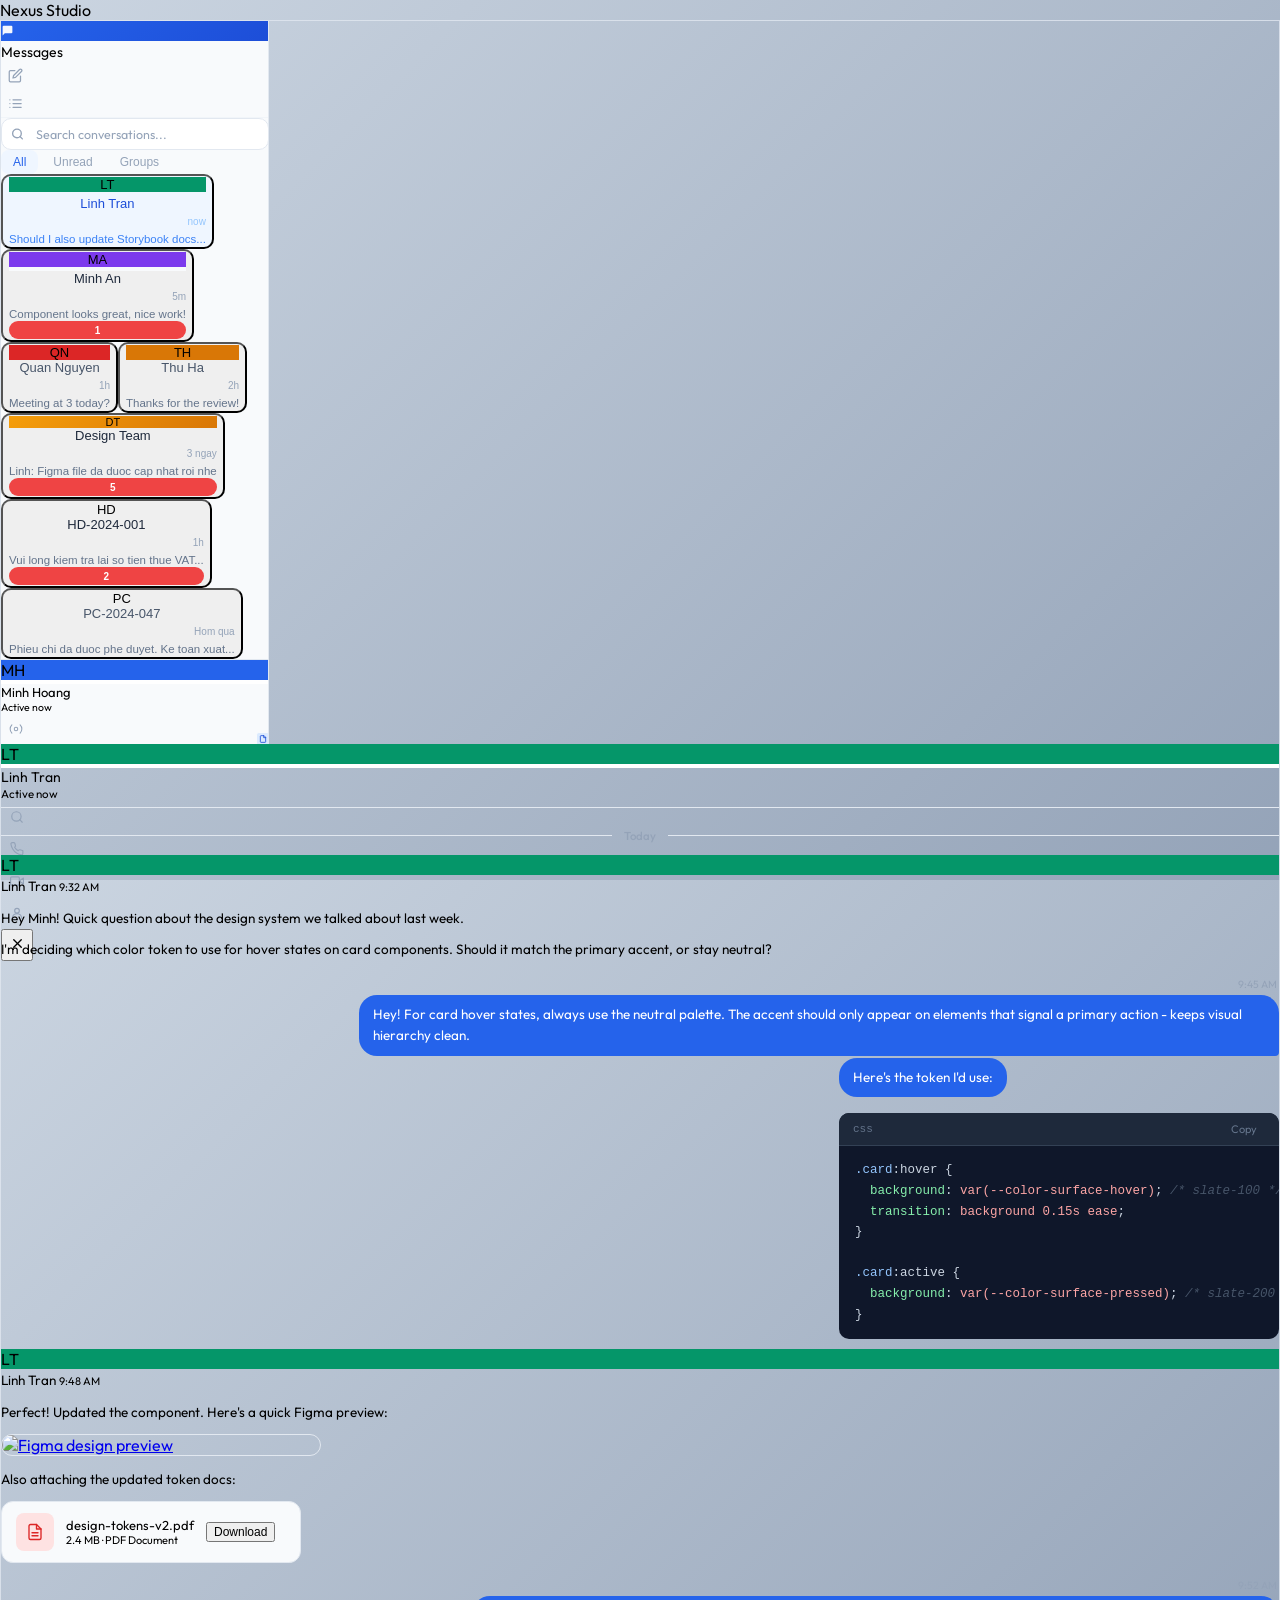
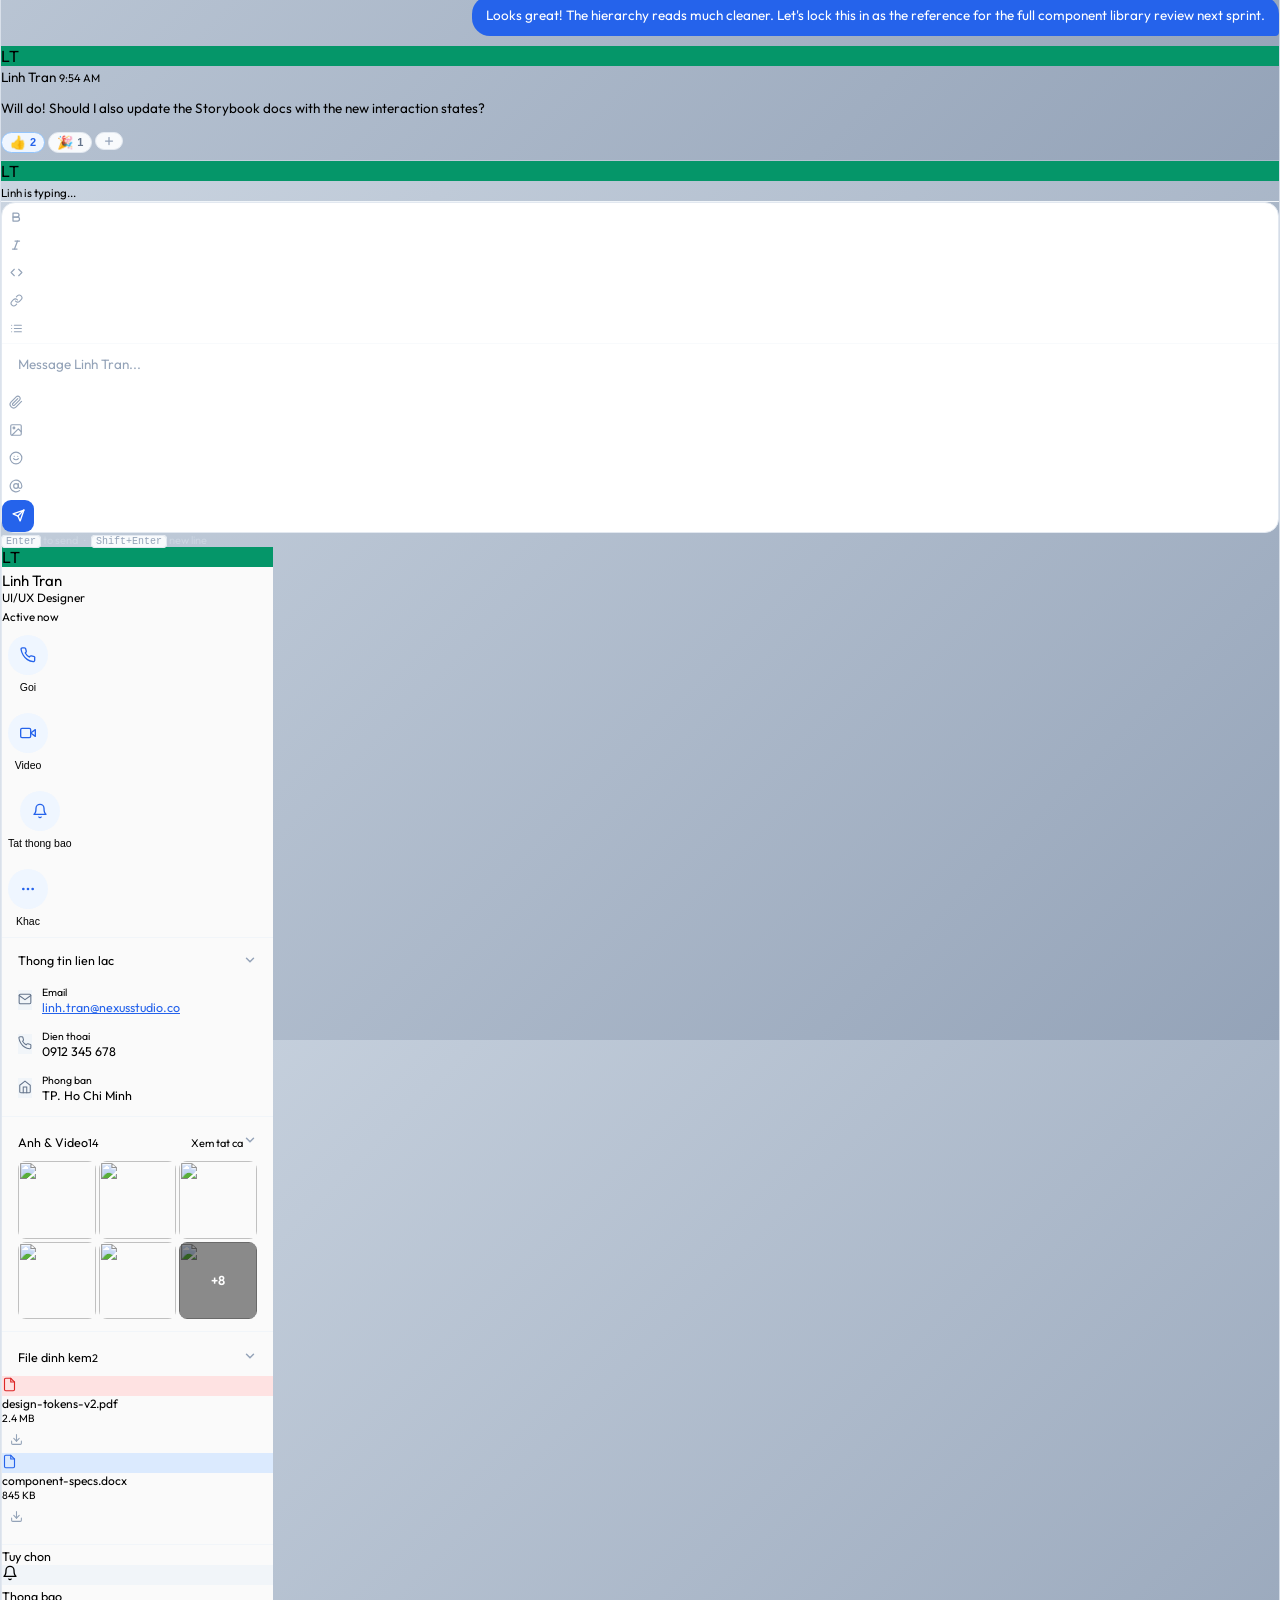
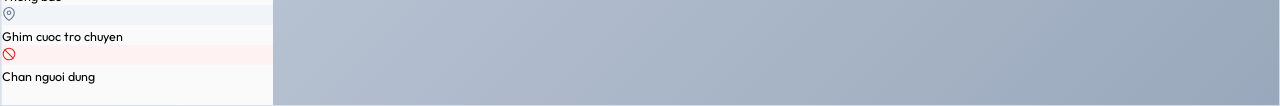
==== index.html @ 08617817 "first commit" ====
<!DOCTYPE html>
<html lang="en">
<head>
  <meta charset="UTF-8">
  <meta name="viewport" content="width=device-width, initial-scale=1.0">
  <title>Nexus Chat</title>
  <script src="https://cdn.tailwindcss.com"></script>
  <link rel="preconnect" href="https://fonts.googleapis.com">
  <link rel="preconnect" href="https://fonts.gstatic.com" crossorigin>
  <link href="https://fonts.googleapis.com/css2?family=Outfit:wght@300;400;500;600;700&display=swap" rel="stylesheet">
  <style>
    *, *::before, *::after { box-sizing: border-box; }
    html, body { font-family: 'Outfit', system-ui, -apple-system, sans-serif; margin: 0; padding: 0; }

    /* Thin scrollbar */
    .thin-scroll::-webkit-scrollbar { width: 4px; }
    .thin-scroll::-webkit-scrollbar-track { background: transparent; }
    .thin-scroll::-webkit-scrollbar-thumb { background: #CBD5E1; border-radius: 4px; }
    .thin-scroll::-webkit-scrollbar-thumb:hover { background: #94A3B8; }

    /* Typing animation */
    @keyframes bounce-dot {
      0%, 60%, 100% { transform: translateY(0); opacity: 0.4; }
      30% { transform: translateY(-5px); opacity: 1; }
    }
    .typing-dot { animation: bounce-dot 1.4s ease-in-out infinite; }
    .typing-dot:nth-child(2) { animation-delay: 0.18s; }
    .typing-dot:nth-child(3) { animation-delay: 0.36s; }

    /* Hover actions on messages */
    .message-group { position: relative; border-radius: 10px; transition: background 0.1s; }
    .message-group:hover { background: #F8FAFC; }
    .message-group:hover .msg-actions { opacity: 1; pointer-events: auto; }
    .msg-actions {
      opacity: 0; pointer-events: none;
      transition: opacity 0.15s ease;
      position: absolute; top: -18px; right: 8px;
      background: #FFFFFF; border: 1px solid #E2E8F0;
      border-radius: 8px; padding: 3px;
      box-shadow: 0 2px 10px rgba(0,0,0,0.07);
      display: flex; align-items: center; gap: 2px; z-index: 20;
    }
    .msg-action-btn {
      width: 28px; height: 28px; display: flex; align-items: center; justify-content: center;
      border-radius: 6px; color: #64748B;
      transition: background 0.1s, color 0.1s;
      cursor: pointer; border: none; background: transparent;
    }
    .msg-action-btn:hover { background: #F1F5F9; color: #0F172A; }

    /* Contenteditable placeholder */
    [contenteditable]:empty::before { content: attr(data-placeholder); color: #94A3B8; pointer-events: none; }
    [contenteditable]:focus { outline: none; }

    /* DM item */
    .dm-item { transition: background 0.1s; border-radius: 10px; }
    .dm-item:hover:not(.dm-active) { background: #F1F5F9; }
    .dm-active { background: #EFF6FF; }

    /* Unread badge */
    .badge {
      background: #EF4444; color: white;
      font-size: 10px; font-weight: 600; border-radius: 100px;
      min-width: 18px; height: 18px;
      display: flex; align-items: center; justify-content: center;
      padding: 0 5px; flex-shrink: 0;
    }

    /* Date separator */
    .date-sep {
      display: flex; align-items: center; gap: 12px;
      color: #94A3B8; font-size: 11.5px; font-weight: 500;
      margin: 20px 0 12px;
    }
    .date-sep::before, .date-sep::after { content: ''; flex: 1; height: 1px; background: #E2E8F0; }

    /* Code block */
    .code-block { background: #0F172A; border-radius: 10px; overflow: hidden; margin-top: 8px; max-width: 440px; }
    .code-block-header {
      background: #1E293B; padding: 7px 14px;
      display: flex; align-items: center; justify-content: space-between;
      border-bottom: 1px solid #334155;
    }
    .code-lang { font-size: 11px; color: #64748B; font-family: monospace; }
    .code-copy {
      font-size: 11px; color: #64748B; cursor: pointer;
      border: none; background: transparent; padding: 2px 8px;
      border-radius: 4px; transition: all 0.1s; font-family: inherit;
    }
    .code-copy:hover { background: #334155; color: #CBD5E1; }
    .code-block pre {
      padding: 14px 16px; margin: 0;
      font-family: 'JetBrains Mono', 'Fira Code', monospace;
      font-size: 12.5px; line-height: 1.65; overflow-x: auto; color: #CBD5E1;
    }
    .tok-selector { color: #93C5FD; }
    .tok-prop { color: #86EFAC; }
    .tok-val { color: #FCA5A5; }
    .tok-comment { color: #475569; font-style: italic; }

    /* Reactions */
    .reaction {
      display: inline-flex; align-items: center; gap: 4px;
      background: #F8FAFC; border: 1px solid #E2E8F0;
      border-radius: 100px; padding: 2px 8px;
      font-size: 13px; cursor: pointer;
      transition: background 0.1s, border-color 0.1s;
    }
    .reaction:hover { background: #F0F9FF; border-color: #BAE6FD; }
    .reaction.reacted { background: #EFF6FF; border-color: #93C5FD; }
    .reaction .count { font-size: 11px; color: #2563EB; font-weight: 600; }

    /* File card */
    .file-card {
      display: flex; align-items: center; gap: 12px;
      border: 1px solid #E2E8F0; border-radius: 12px;
      padding: 11px 14px; max-width: 300px;
      background: #F8FAFC; margin-top: 8px;
    }
    .file-icon { width: 38px; height: 38px; border-radius: 8px; display: flex; align-items: center; justify-content: center; flex-shrink: 0; }

    /* Image attachment */
    .img-card { margin-top: 8px; border-radius: 12px; overflow: hidden; max-width: 320px; border: 1px solid #E2E8F0; display: block; }
    .img-card img { display: block; width: 100%; }

    /* Input box */
    .input-box { border: 1.5px solid #E2E8F0; border-radius: 14px; background: white; transition: border-color 0.15s, box-shadow 0.15s; }
    .input-box:focus-within { border-color: #93C5FD; box-shadow: 0 0 0 3px rgba(147,197,253,0.15); }

    /* Toolbar btn */
    .tb-btn {
      width: 28px; height: 28px; display: flex; align-items: center; justify-content: center;
      border-radius: 6px; color: #94A3B8; transition: background 0.1s, color 0.1s;
      cursor: pointer; border: none; background: transparent;
    }
    .tb-btn:hover { background: #F1F5F9; color: #475569; }

    /* Right panel quick action button */
    .rp-action {
      display: flex; flex-direction: column; align-items: center; gap: 6px;
      flex: 1; cursor: pointer; border: none; background: transparent;
      padding: 10px 6px; border-radius: 12px;
      transition: background 0.1s;
    }
    .rp-action:hover { background: #F1F5F9; }
    .rp-action-icon {
      width: 40px; height: 40px; border-radius: 50%;
      display: flex; align-items: center; justify-content: center;
      background: #EFF6FF; color: #2563EB;
      transition: background 0.1s;
    }
    .rp-action:hover .rp-action-icon { background: #DBEAFE; }

    /* Right panel section */
    .rp-section { border-bottom: 1px solid #F1F5F9; }
    .rp-section-header {
      display: flex; align-items: center; justify-content: space-between;
      padding: 14px 16px 10px; cursor: pointer;
    }
    .rp-section-header:hover { background: #F8FAFC; }

    /* Media grid */
    .media-grid { display: grid; grid-template-columns: repeat(3,1fr); gap: 3px; padding: 0 16px 12px; }
    .media-thumb { aspect-ratio: 1; border-radius: 8px; overflow: hidden; cursor: pointer; transition: opacity 0.15s; }
    .media-thumb:hover { opacity: 0.85; }
    .media-thumb img { width: 100%; height: 100%; object-fit: cover; display: block; }

    /* Status dot */
    .status-online { background: #22C55E; }
    .status-offline { background: #CBD5E1; }
    .status-away { background: #F59E0B; }

    /* Right panel toggle */
    .right-panel { width: 272px; flex-shrink: 0; transition: width 0.25s cubic-bezier(0.16,1,0.3,1), opacity 0.2s; overflow: hidden; }
    .right-panel.collapsed { width: 0; opacity: 0; }

    /* Search input in left panel */
    .search-wrap { position: relative; }
    .search-wrap input { width: 100%; background: white; border: 1px solid #E2E8F0; border-radius: 10px; padding: 7px 12px 7px 34px; font-size: 12.5px; color: #334155; font-family: 'Outfit', system-ui, sans-serif; outline: none; transition: border-color 0.15s; }
    .search-wrap input:focus { border-color: #93C5FD; }
    .search-wrap input::placeholder { color: #94A3B8; }
    .search-wrap svg { position: absolute; left: 10px; top: 50%; transform: translateY(-50%); pointer-events: none; }

    /* Modal animation */
    @keyframes modal-in {
      from { opacity: 0; transform: scale(0.985) translateY(10px); }
      to   { opacity: 1; transform: scale(1) translateY(0); }
    }
    .modal-animate { animation: modal-in 0.25s cubic-bezier(0.16,1,0.3,1) forwards; }

    /* Info row in right panel */
    .info-row { display: flex; align-items: center; gap: 10px; padding: 7px 16px; }
    .info-row:hover { background: #F8FAFC; }

    /* Left panel filter tabs */
    .filter-tab { padding: 5px 12px; border-radius: 8px; font-size: 12px; font-weight: 500; cursor: pointer; border: none; background: transparent; color: #94A3B8; transition: background 0.1s, color 0.1s; }
    .filter-tab.active { background: #EFF6FF; color: #2563EB; }
    .filter-tab:hover:not(.active) { background: #F1F5F9; color: #475569; }

    /* ===== LEFT PANEL SLIDER ===== */
    #lp-track {
      display: flex; height: 100%;
      will-change: transform;
      transition: transform 0.32s cubic-bezier(0.16,1,0.3,1);
    }
    #lp-s1, #lp-s2, #lp-s3, #lp-s4 {
      width: 268px; min-width: 268px; flex-shrink: 0;
      display: flex; flex-direction: column;
    }
    /* Step indicator pill */
    .lp-step-pill {
      display: inline-flex; align-items: center; justify-content: center;
      background: #EFF6FF; color: #2563EB; border-radius: 100px;
      font-size: 10.5px; font-weight: 700; padding: 2px 9px; letter-spacing: 0.01em; flex-shrink: 0;
    }
    /* Contact row in Screen 2 */
    .lp-cr {
      width: 100%; display: flex; align-items: center; gap: 11px;
      padding: 7px 10px; border-radius: 10px; border: none; background: transparent;
      cursor: pointer; text-align: left; transition: background 0.1s;
    }
    .lp-cr:hover { background: #F1F5F9; }
    .lp-cr:active { background: #E2E8F0; }
    .lp-alpha {
      padding: 8px 10px 3px; font-size: 10.5px; font-weight: 700;
      letter-spacing: 0.06em; color: #94A3B8; text-transform: uppercase;
      position: sticky; top: 0; background: #F8FAFC; z-index: 1;
    }
    /* Create Group button */
    .lp-grp-btn {
      width: 100%; padding: 10px 16px; border-radius: 12px;
      background: #2563EB; color: white; border: none; cursor: pointer;
      font-family: 'Outfit', system-ui, sans-serif; font-weight: 600; font-size: 13px;
      display: flex; align-items: center; justify-content: center; gap: 8px;
      transition: background 0.15s, transform 0.1s;
    }
    .lp-grp-btn:hover { background: #1D4ED8; }
    .lp-grp-btn:active { transform: scale(0.98); }

    /* ===== S3: GROUP MEMBER SELECT ===== */
    .gm-row {
      width: 100%; display: flex; align-items: center; gap: 10px;
      padding: 7px 10px; border-radius: 10px; border: none; background: transparent;
      cursor: pointer; text-align: left; transition: background 0.1s; font-family: 'Outfit', system-ui, sans-serif;
    }
    .gm-row:hover { background: #F1F5F9; }
    .gm-row.gm-sel { background: #EFF6FF; }
    .gm-row.gm-sel:hover { background: #DBEAFE; }
    .gm-av-wrap { position: relative; flex-shrink: 0; width: 36px; height: 36px; }
    .gm-av { width: 36px; height: 36px; border-radius: 50%; display: flex; align-items: center; justify-content: center; color: white; font-size: 12px; font-weight: 700; }
    .gm-chk {
      position: absolute; inset: 0; border-radius: 50%;
      background: rgba(37,99,235,0.88);
      display: flex; align-items: center; justify-content: center;
      opacity: 0; transform: scale(0.5);
      transition: opacity 0.15s, transform 0.2s cubic-bezier(0.34,1.56,0.64,1);
      pointer-events: none;
    }
    .gm-row.gm-sel .gm-chk { opacity: 1; transform: scale(1); }
    #lp-s3-chips {
      display: flex; flex-wrap: wrap; gap: 5px;
      padding: 8px 12px; border-bottom: 1px solid #F1F5F9; flex-shrink: 0;
      max-height: 84px; overflow-y: auto;
    }
    .lp-gc {
      display: inline-flex; align-items: center; gap: 4px;
      background: #EFF6FF; border: 1px solid #BFDBFE; border-radius: 100px; padding: 2px 7px 2px 3px;
      animation: chip-pop 0.22s cubic-bezier(0.34,1.56,0.64,1) forwards;
    }
    .lp-gc-av { width: 18px; height: 18px; border-radius: 50%; display: flex; align-items: center; justify-content: center; color: white; font-size: 7px; font-weight: 700; flex-shrink: 0; }
    .lp-gc > span { font-size: 11px; font-weight: 500; color: #1D4ED8; line-height: 1; }
    .lp-gc-x { width: 14px; height: 14px; border-radius: 50%; background: #BFDBFE; border: none; cursor: pointer; display: flex; align-items: center; justify-content: center; color: #3B82F6; padding: 0; flex-shrink: 0; transition: background 0.1s; }
    .lp-gc-x:hover { background: #93C5FD; }
    .lp-gm-footer { padding: 12px 14px; border-top: 1px solid #E2E8F0; flex-shrink: 0; display: flex; align-items: center; justify-content: space-between; gap: 8px; }
    .lp-gm-count { font-size: 11.5px; font-weight: 500; color: #94A3B8; }
    .lp-gm-next {
      display: flex; align-items: center; gap: 5px;
      background: #2563EB; color: white; border: none; cursor: pointer;
      font-family: 'Outfit', system-ui, sans-serif; font-weight: 600; font-size: 12.5px;
      border-radius: 10px; padding: 8px 14px;
      transition: background 0.12s, transform 0.1s, opacity 0.18s;
      opacity: 0.38; pointer-events: none;
    }
    .lp-gm-next.lp-gm-ok { opacity: 1; pointer-events: auto; }
    .lp-gm-next:hover { background: #1D4ED8; }
    .lp-gm-next:active { transform: scale(0.97); }

    /* ===== S4: GROUP INFO ===== */
    .lp-gi-av-wrap { display: flex; flex-direction: column; align-items: center; padding: 18px 16px 12px; border-bottom: 1px solid #F1F5F9; flex-shrink: 0; }
    .lp-gi-av { width: 70px; height: 70px; border-radius: 50%; cursor: pointer; display: flex; align-items: center; justify-content: center; position: relative; transition: opacity 0.18s; }
    .lp-gi-av.lp-av-empty { background: #F1F5F9; border: 2px dashed #CBD5E1; }
    .lp-gi-av.lp-av-filled { border: none; }
    .lp-gi-av:hover { opacity: 0.82; }
    .lp-gi-av-letters { font-size: 22px; font-weight: 700; color: white; display: none; letter-spacing: -0.5px; }
    .lp-gi-av-label { font-size: 10.5px; color: #94A3B8; font-weight: 500; margin-top: 7px; }
    .lp-gi-field { padding: 0 14px 10px; flex-shrink: 0; }
    .lp-gi-field.lp-gi-first { padding-top: 14px; }
    .lp-gi-label { font-size: 10px; font-weight: 700; color: #94A3B8; text-transform: uppercase; letter-spacing: 0.06em; margin-bottom: 5px; display: block; }
    .lp-gi-input { width: 100%; padding: 9px 12px; border-radius: 11px; border: 1.5px solid #E2E8F0; background: #F8FAFC; font-size: 13.5px; font-family: 'Outfit', system-ui, sans-serif; color: #1E293B; outline: none; transition: border-color 0.15s, background 0.15s; box-sizing: border-box; }
    .lp-gi-input:focus { border-color: #93C5FD; background: white; }
    .lp-gi-input::placeholder { color: #94A3B8; }
    .lp-gi-members-bar { display: flex; align-items: center; gap: 8px; padding: 10px 14px; border-top: 1px solid #F1F5F9; flex-shrink: 0; }
    .lp-create-btn { margin: 12px 14px 16px; padding: 11px; border-radius: 12px; background: #2563EB; color: white; border: none; cursor: pointer; font-family: 'Outfit', system-ui, sans-serif; font-weight: 600; font-size: 13.5px; transition: background 0.12s, transform 0.1s; flex-shrink: 0; display: block; width: calc(100% - 28px); }
    .lp-create-btn:hover:not(:disabled) { background: #1D4ED8; }
    .lp-create-btn:active:not(:disabled) { transform: scale(0.99); }
    .lp-create-btn:disabled { background: #E2E8F0; color: #CBD5E1; cursor: not-allowed; }

    @keyframes chip-pop {
      from { opacity: 0; transform: scale(0.65); }
      to   { opacity: 1; transform: scale(1); }
    }

    /* ===== CONVERSATION TYPE ICONS ===== */
    .conv-type-dot {
      width: 14px; height: 14px; border-radius: 3px;
      display: flex; align-items: center; justify-content: center;
      flex-shrink: 0; position: absolute; bottom: -2px; right: -2px;
      border: 1.5px solid #F8FAFC;
    }
    .conv-type-dot.voucher { background: #DBEAFE; }
    .conv-type-dot.group   { background: #F0FDF4; }

    /* ===== VOUCHER STATUS BADGES ===== */
    .vs-badge {
      display: inline-flex; align-items: center; gap: 4px;
      padding: 2px 9px; border-radius: 100px;
      font-size: 10.5px; font-weight: 700; letter-spacing: 0.01em;
    }
    .vs-badge.pending  { background: #FEF3C7; color: #B45309; }
    .vs-badge.approved { background: #F0FDF4; color: #16A34A; }
    .vs-badge.rejected { background: #FEF2F2; color: #DC2626; }

    /* Voucher type tag */
    .vt-tag {
      display: inline-flex; align-items: center;
      padding: 3px 9px; border-radius: 6px;
      font-size: 10.5px; font-weight: 700; letter-spacing: 0.05em;
    }
    .vt-tag.hoadon   { background: #DBEAFE; color: #1D4ED8; }
    .vt-tag.phieuchi { background: #FEE2E2; color: #DC2626; }

    /* Voucher amount */
    .voucher-amount { font-size: 21px; font-weight: 700; color: #0F172A; letter-spacing: -0.5px; }

    /* ===== APPROVAL TIMELINE ===== */
    .apv-timeline { padding: 4px 16px 12px; }
    .apv-step { display: flex; gap: 11px; position: relative; }
    .apv-step:not(:last-child)::after {
      content: ''; position: absolute; left: 14px; top: 30px; bottom: -2px;
      width: 1.5px; background: #E2E8F0;
    }
    .apv-icon {
      width: 28px; height: 28px; border-radius: 50%;
      display: flex; align-items: center; justify-content: center;
      flex-shrink: 0; margin-top: 2px;
    }
    .apv-icon.done    { background: #F0FDF4; }
    .apv-icon.active  { background: #EFF6FF; }
    .apv-icon.waiting { background: #F8FAFC; border: 1.5px dashed #CBD5E1; }
    .apv-body { flex: 1; padding-bottom: 14px; }
    .apv-name { font-size: 12.5px; font-weight: 600; margin-bottom: 1px; }
    .apv-name.done-text { color: #1E293B; }
    .apv-name.active-text { color: #2563EB; }
    .apv-name.wait-text { color: #94A3B8; }
    .apv-role { font-size: 11px; }
    .apv-time { font-size: 10.5px; color: #94A3B8; }

    /* ===== GROUP MEMBER ROW in RP ===== */
    .rp-mbr {
      display: flex; align-items: center; gap: 10px;
      padding: 7px 16px; transition: background 0.1s; cursor: default;
    }
    .rp-mbr:hover { background: #F8FAFC; }

    /* ===== VOUCHER INFO ROW ===== */
    .v-info-row { display: flex; gap: 10px; padding: 6px 16px; }
    .v-info-label { font-size: 10.5px; color: #94A3B8; margin-bottom: 1px; }
    .v-info-value { font-size: 12.5px; font-weight: 500; color: #334155; }

    /* ===== RIGHT-SIDE (OWN) MESSAGES ===== */
    .msg-me-wrap .msg-actions { right: auto; left: 8px; }
    .msg-me-bubble {
      background: #2563EB; color: white;
      border-radius: 18px 18px 4px 18px;
      padding: 9px 14px; font-size: 13.5px;
      line-height: 1.6; word-break: break-word;
      display: inline-block; max-width: 100%;
    }

    /* ===== CONV DOT-MENU BUTTON ===== */
    .dm-ts-area {
      flex-shrink: 0; margin-left: 4px;
      position: relative; height: 20px; min-width: 30px;
      display: flex; align-items: center; justify-content: flex-end;
    }
    .dm-ts {
      font-size: 10px; white-space: nowrap;
      transition: opacity 0.12s; pointer-events: none;
    }
    .dm-menu-btn {
      position: absolute; right: -1px; top: 50%; transform: translateY(-50%);
      width: 22px; height: 22px; border-radius: 6px;
      display: flex; align-items: center; justify-content: center;
      border: none; background: transparent; cursor: pointer; color: #94A3B8;
      opacity: 0; pointer-events: none;
      transition: opacity 0.12s, background 0.1s, color 0.1s;
      flex-shrink: 0;
    }
    .dm-item:hover .dm-ts { opacity: 0; }
    .dm-item:hover .dm-menu-btn { opacity: 1; pointer-events: auto; }
    .dm-item.menu-open .dm-ts { opacity: 0; }
    .dm-item.menu-open .dm-menu-btn { opacity: 1; pointer-events: auto; background: #E8EFF8; color: #2563EB; }
    .dm-menu-btn:hover { background: #E2E8F0; color: #475569; }

    /* ===== CONV CONTEXT MENU ===== */
    .conv-menu {
      position: fixed; z-index: 9999;
      background: #FFFFFF;
      border: 1px solid #E2E8F0;
      border-radius: 10px;
      padding: 4px;
      box-shadow: 0 4px 20px rgba(15,23,42,0.08), 0 1px 4px rgba(15,23,42,0.04);
      width: 180px;
      opacity: 0; pointer-events: none;
      transform: scale(0.95) translateY(-4px);
      transform-origin: top right;
      transition: opacity 0.14s cubic-bezier(0.16,1,0.3,1), transform 0.14s cubic-bezier(0.16,1,0.3,1);
    }
    .conv-menu.open { opacity: 1; pointer-events: auto; transform: scale(1) translateY(0); }
    .conv-menu-item {
      width: 100%; display: flex; align-items: center; gap: 9px;
      padding: 7px 10px; border-radius: 7px;
      border: none; background: transparent; cursor: pointer;
      font-family: 'Outfit', system-ui, sans-serif;
      font-size: 12.5px; font-weight: 500; color: #1E293B; text-align: left;
      transition: background 0.1s;
    }
    .conv-menu-item:hover { background: #F1F5F9; }
    .conv-menu-item.danger { color: #DC2626; }
    .conv-menu-item.danger:hover { background: #FEF2F2; }
    .conv-menu-sep { height: 1px; background: #F1F5F9; margin: 3px 4px; }

    /* ===== DOC CHIP (inside voucher message bubbles) ===== */
    .doc-chip {
      display: inline-flex; align-items: center; gap: 4px;
      padding: 2px 8px 2px 6px; border-radius: 6px;
      font-size: 10.5px; font-weight: 700; letter-spacing: 0.01em;
      margin-bottom: 5px;
    }
    .doc-chip.hoadon  { background: #DBEAFE; color: #1D4ED8; }
    .doc-chip.phieuchi { background: #FEE2E2; color: #DC2626; }
  </style>
</head>
<body class="min-h-screen flex items-center justify-center" style="background: linear-gradient(135deg, #CBD5E1, #94A3B8);">

  <!-- Background hint -->
  <div class="fixed inset-0 flex items-center justify-center select-none opacity-30 pointer-events-none">
    <div class="text-white text-xl font-semibold tracking-tight">Nexus Studio</div>
  </div>

  <!-- Reopen button -->
  <button id="reopen-btn" onclick="openModal()" style="display:none;"
    class="fixed bottom-8 right-8 z-40 flex items-center gap-2 bg-blue-600 hover:bg-blue-700 text-white text-sm font-medium px-4 py-2.5 rounded-xl shadow-lg transition-colors">
    <svg width="15" height="15" viewBox="0 0 24 24" fill="none" stroke="currentColor" stroke-width="2.2" stroke-linecap="round" stroke-linejoin="round"><path d="M21 15a2 2 0 0 1-2 2H7l-4 4V5a2 2 0 0 1 2-2h14a2 2 0 0 1 2 2z"/></svg>
    Open Chat
  </button>

  <!-- Backdrop -->
  <div id="backdrop" class="fixed inset-0 z-40" style="background: rgba(15,23,42,0.4); backdrop-filter: blur(4px); -webkit-backdrop-filter: blur(4px);"></div>

  <!-- =================== MODAL =================== -->
  <div id="chat-modal" class="fixed z-50 modal-animate"
    style="inset: 16px; max-width: 1360px; max-height: 860px; margin: auto;">

    <div class="w-full h-full bg-white rounded-2xl shadow-2xl flex overflow-hidden"
      style="border: 1px solid rgba(226,232,240,0.8);">

      <!-- ============ LEFT PANEL ============ -->
      <div class="flex flex-col flex-shrink-0" style="width: 268px; border-right: 1px solid #E2E8F0; background: #F8FAFC; overflow: hidden;">
        <div id="lp-track">
        <!-- Screen 1: Conversations -->
        <div id="lp-s1">

        <!-- App Header -->
        <div class="px-4 pt-4 pb-3 flex items-center justify-between" style="border-bottom: 1px solid #F1F5F9;">
          <div class="flex items-center gap-2.5">
            <div class="w-7 h-7 rounded-lg flex items-center justify-center flex-shrink-0"
              style="background: linear-gradient(135deg, #2563EB, #1D4ED8);">
              <svg width="13" height="13" viewBox="0 0 24 24" fill="white" fill-opacity="0.95">
                <path d="M21 15a2 2 0 0 1-2 2H7l-4 4V5a2 2 0 0 1 2-2h14a2 2 0 0 1 2 2z"/>
              </svg>
            </div>
            <span class="font-semibold text-slate-900" style="font-size: 14px;">Messages</span>
          </div>
          <div class="flex items-center gap-0.5">
            <button class="tb-btn" title="New conversation" onclick="openNewConv()">
              <svg width="15" height="15" viewBox="0 0 24 24" fill="none" stroke="currentColor" stroke-width="2" stroke-linecap="round" stroke-linejoin="round">
                <path d="M11 4H4a2 2 0 0 0-2 2v14a2 2 0 0 0 2 2h14a2 2 0 0 0 2-2v-7"/><path d="M18.5 2.5a2.121 2.121 0 0 1 3 3L12 15l-4 1 1-4 9.5-9.5z"/>
              </svg>
            </button>
            <button class="tb-btn" title="Filter">
              <svg width="15" height="15" viewBox="0 0 24 24" fill="none" stroke="currentColor" stroke-width="2" stroke-linecap="round" stroke-linejoin="round">
                <line x1="8" y1="6" x2="21" y2="6"/><line x1="8" y1="12" x2="21" y2="12"/><line x1="8" y1="18" x2="21" y2="18"/>
                <line x1="3" y1="6" x2="3.01" y2="6"/><line x1="3" y1="12" x2="3.01" y2="12"/><line x1="3" y1="18" x2="3.01" y2="18"/>
              </svg>
            </button>
          </div>
        </div>

        <!-- Search -->
        <div class="px-3 pt-3 pb-2">
          <div class="search-wrap">
            <svg width="13" height="13" viewBox="0 0 24 24" fill="none" stroke="#94A3B8" stroke-width="2.5" stroke-linecap="round">
              <circle cx="11" cy="11" r="8"/><path d="m21 21-4.35-4.35"/>
            </svg>
            <input type="text" placeholder="Search conversations...">
          </div>
        </div>

        <!-- Filter tabs -->
        <div class="flex items-center gap-1 px-3 pb-2">
          <button class="filter-tab active">All</button>
          <button class="filter-tab">Unread</button>
          <button class="filter-tab">Groups</button>
        </div>

        <!-- Conversation List (rendered by JS) -->
        <div id="lp-conv-list" class="flex-1 overflow-y-auto thin-scroll px-2 pb-2 space-y-0.5"></div>

        <!-- User Profile -->
        <div class="px-3 py-3 flex items-center gap-2.5" style="border-top: 1px solid #E2E8F0;">
          <div class="relative flex-shrink-0">
            <div class="w-8 h-8 rounded-full flex items-center justify-center text-white text-xs font-semibold" style="background: #2563EB;">MH</div>
            <div class="absolute -bottom-0.5 -right-0.5 w-2.5 h-2.5 rounded-full status-online" style="border: 2px solid white;"></div>
          </div>
          <div class="flex-1 min-w-0">
            <div class="text-slate-800 font-semibold truncate" style="font-size: 13px;">Minh Hoang</div>
            <div class="text-slate-400" style="font-size: 10.5px;">Active now</div>
          </div>
          <button class="tb-btn" style="width:30px;height:30px;" title="Settings">
            <svg width="14" height="14" viewBox="0 0 24 24" fill="none" stroke="currentColor" stroke-width="1.8" stroke-linecap="round" stroke-linejoin="round">
              <circle cx="12" cy="12" r="3"/><path d="M19.07 4.93a10 10 0 0 1 0 14.14M4.93 4.93a10 10 0 0 0 0 14.14"/>
            </svg>
          </button>
        </div>

        </div><!-- /lp-s1 -->

        <!-- Screen 2: Contact Picker -->
        <div id="lp-s2" style="background: #F8FAFC;">

          <!-- S2 Header -->
          <div class="flex items-center gap-2 px-3 pt-3.5 pb-3" style="border-bottom: 1px solid #F1F5F9; flex-shrink: 0;">
            <button onclick="lpBack()" class="tb-btn flex-shrink-0" style="width:30px;height:30px;" title="Back">
              <svg width="15" height="15" viewBox="0 0 24 24" fill="none" stroke="currentColor" stroke-width="2.5" stroke-linecap="round" stroke-linejoin="round"><polyline points="15 18 9 12 15 6"/></svg>
            </button>
            <span style="font-size: 14px; font-weight: 700; color: #0F172A; flex: 1; letter-spacing: -0.01em;">New Conversation</span>
          </div>

          <!-- S2 Search -->
          <div class="px-3 pt-3 pb-2" style="flex-shrink: 0;">
            <div class="search-wrap">
              <svg width="13" height="13" viewBox="0 0 24 24" fill="none" stroke="#94A3B8" stroke-width="2.5" stroke-linecap="round">
                <circle cx="11" cy="11" r="8"/><path d="m21 21-4.35-4.35"/>
              </svg>
              <input type="text" id="lp-s2-search" placeholder="Search by name..." oninput="lpSearchContacts(this.value)" autocomplete="off">
            </div>
          </div>

          <!-- Online pill -->
          <div id="lp-online-strip" class="px-4 pb-2.5" style="flex-shrink: 0;">
            <div style="display: inline-flex; align-items: center; gap: 5px; background: #F0FDF4; border: 1px solid #BBF7D0; border-radius: 100px; padding: 3px 10px 3px 7px;">
              <span style="width: 6px; height: 6px; border-radius: 50%; background: #22C55E; flex-shrink: 0; display: inline-block;"></span>
              <span id="lp-online-count" style="font-size: 11px; font-weight: 600; color: #16A34A;"></span>
            </div>
          </div>

          <!-- S2 Contact List -->
          <div id="lp-s2-list" class="flex-1 overflow-y-auto thin-scroll px-2 pb-2"></div>

          <!-- S2 Footer -->
          <div class="px-3 py-3" style="border-top: 1px solid #E2E8F0; flex-shrink: 0;">
            <button class="lp-grp-btn" onclick="lpOpenGroup()">
              <svg width="15" height="15" viewBox="0 0 24 24" fill="none" stroke="currentColor" stroke-width="2.2" stroke-linecap="round" stroke-linejoin="round">
                <path d="M17 21v-2a4 4 0 0 0-4-4H5a4 4 0 0 0-4 4v2"/><circle cx="9" cy="7" r="4"/>
                <path d="M23 21v-2a4 4 0 0 0-3-3.87"/><path d="M16 3.13a4 4 0 0 1 0 7.75"/>
              </svg>
              Create Group
            </button>
          </div>

        </div><!-- /lp-s2 -->

        <!-- Screen 3: Add Members (Group Step 1/2) -->
        <div id="lp-s3" style="background: #F8FAFC;">

          <!-- S3 Header -->
          <div class="flex items-center gap-2 px-3 pt-3.5 pb-3" style="border-bottom: 1px solid #F1F5F9; flex-shrink: 0;">
            <button onclick="lpGroupBack()" class="tb-btn flex-shrink-0" style="width:30px;height:30px;" title="Back">
              <svg width="15" height="15" viewBox="0 0 24 24" fill="none" stroke="currentColor" stroke-width="2.5" stroke-linecap="round"><polyline points="15 18 9 12 15 6"/></svg>
            </button>
            <span style="font-size: 14px; font-weight: 700; color: #0F172A; flex: 1; letter-spacing: -0.01em;">Add Members</span>
            <span class="lp-step-pill">1/2</span>
          </div>

          <!-- S3 Chips -->
          <div id="lp-s3-chips" style="display: none;"></div>

          <!-- S3 Search -->
          <div class="px-3 pt-2.5 pb-2" style="flex-shrink: 0;">
            <div class="search-wrap">
              <svg width="13" height="13" viewBox="0 0 24 24" fill="none" stroke="#94A3B8" stroke-width="2.5" stroke-linecap="round"><circle cx="11" cy="11" r="8"/><path d="m21 21-4.35-4.35"/></svg>
              <input type="text" id="lp-s3-search" placeholder="Search members..." oninput="lpGroupSearch(this.value)" autocomplete="off">
            </div>
          </div>

          <!-- S3 Contact list -->
          <div id="lp-s3-list" class="flex-1 overflow-y-auto thin-scroll px-2 pb-2"></div>

          <!-- S3 Footer -->
          <div class="lp-gm-footer">
            <span id="lp-gm-count" class="lp-gm-count">Select members</span>
            <button id="lp-gm-next" class="lp-gm-next" onclick="lpGroupNext()">
              Next
              <svg width="13" height="13" viewBox="0 0 24 24" fill="none" stroke="currentColor" stroke-width="2.5" stroke-linecap="round"><polyline points="9 18 15 12 9 6"/></svg>
            </button>
          </div>

        </div><!-- /lp-s3 -->

        <!-- Screen 4: Group Info (Group Step 2/2) -->
        <div id="lp-s4" style="background: #F8FAFC; overflow-y: auto;" class="thin-scroll">

          <!-- S4 Header -->
          <div class="flex items-center gap-2 px-3 pt-3.5 pb-3" style="border-bottom: 1px solid #F1F5F9; flex-shrink: 0; position: sticky; top: 0; background: #F8FAFC; z-index: 1;">
            <button onclick="lpGroupInfoBack()" class="tb-btn flex-shrink-0" style="width:30px;height:30px;" title="Back">
              <svg width="15" height="15" viewBox="0 0 24 24" fill="none" stroke="currentColor" stroke-width="2.5" stroke-linecap="round"><polyline points="15 18 9 12 15 6"/></svg>
            </button>
            <span style="font-size: 14px; font-weight: 700; color: #0F172A; flex: 1; letter-spacing: -0.01em;">New Group</span>
            <span class="lp-step-pill" style="background: #F0FDF4; color: #16A34A;">2/2</span>
          </div>

          <!-- S4 Avatar -->
          <div class="lp-gi-av-wrap">
            <div id="lp-gi-av" class="lp-gi-av lp-av-empty">
              <div id="lp-av-empty-icon">
                <svg width="22" height="22" viewBox="0 0 24 24" fill="none" stroke="#94A3B8" stroke-width="1.8" stroke-linecap="round"><path d="M23 19a2 2 0 0 1-2 2H3a2 2 0 0 1-2-2V8a2 2 0 0 1 2-2h4l2-3h6l2 3h4a2 2 0 0 1 2 2z"/><circle cx="12" cy="13" r="4"/></svg>
              </div>
              <div id="lp-av-initials" class="lp-gi-av-letters"></div>
            </div>
            <span class="lp-gi-av-label">Group photo</span>
          </div>

          <!-- S4 Group Name -->
          <div class="lp-gi-field lp-gi-first">
            <label class="lp-gi-label" for="lp-gname">Group Name</label>
            <input type="text" id="lp-gname" class="lp-gi-input" placeholder="e.g. Design Team" oninput="lpUpdateGroupAvatar()" autocomplete="off">
          </div>

          <!-- S4 Description -->
          <div class="lp-gi-field">
            <label class="lp-gi-label" for="lp-gdesc">Description</label>
            <input type="text" id="lp-gdesc" class="lp-gi-input" placeholder="What is this group about? (optional)">
          </div>

          <!-- S4 Members summary -->
          <div class="lp-gi-members-bar">
            <div style="width: 28px; height: 28px; border-radius: 50%; background: #EFF6FF; display: flex; align-items: center; justify-content: center; flex-shrink: 0;">
              <svg width="13" height="13" viewBox="0 0 24 24" fill="none" stroke="#2563EB" stroke-width="2.2" stroke-linecap="round"><path d="M17 21v-2a4 4 0 0 0-4-4H5a4 4 0 0 0-4 4v2"/><circle cx="9" cy="7" r="4"/><path d="M23 21v-2a4 4 0 0 0-3-3.87"/><path d="M16 3.13a4 4 0 0 1 0 7.75"/></svg>
            </div>
            <span id="lp-gi-member-count" style="font-size: 12.5px; color: #475569; font-weight: 500;"></span>
          </div>

          <!-- S4 Create button -->
          <button id="lp-create-btn" class="lp-create-btn" disabled onclick="lpGroupCreate()">Create Group</button>

        </div><!-- /lp-s4 -->

        </div><!-- /lp-track -->
      </div><!-- /left panel -->

      <!-- ============ MAIN CHAT ============ -->
      <div class="flex-1 flex flex-col min-w-0 bg-white">

        <!-- Chat Header -->
        <div class="flex-shrink-0 px-5 flex items-center justify-between" style="height: 64px; border-bottom: 1px solid #E2E8F0;">
          <div class="flex items-center gap-3">
            <div class="relative" id="ch-av-wrap">
              <div id="ch-avatar" class="w-9 h-9 rounded-full flex items-center justify-center text-white text-sm font-semibold"
                style="background: #059669;">LT</div>
              <div id="ch-status-dot" class="absolute -bottom-0.5 -right-0.5 w-2.5 h-2.5 rounded-full status-online" style="border: 2px solid white;"></div>
            </div>
            <div>
              <div id="ch-name" class="text-slate-900 font-semibold" style="font-size: 14px;">Linh Tran</div>
              <div id="ch-sub" class="flex items-center gap-1.5 text-slate-400" style="font-size: 11.5px;">
                <span class="w-1.5 h-1.5 rounded-full bg-green-400 inline-block"></span>
                Active now
              </div>
            </div>
          </div>

          <div class="flex items-center gap-0.5">
            <button class="tb-btn" style="width:32px;height:32px;" title="Search">
              <svg width="14" height="14" viewBox="0 0 24 24" fill="none" stroke="currentColor" stroke-width="2" stroke-linecap="round"><circle cx="11" cy="11" r="8"/><path d="m21 21-4.35-4.35"/></svg>
            </button>
            <button class="tb-btn" style="width:32px;height:32px;" title="Voice call">
              <svg width="14" height="14" viewBox="0 0 24 24" fill="none" stroke="currentColor" stroke-width="2" stroke-linecap="round" stroke-linejoin="round"><path d="M22 16.92v3a2 2 0 0 1-2.18 2 19.79 19.79 0 0 1-8.63-3.07A19.5 19.5 0 0 1 4.69 12 19.79 19.79 0 0 1 1.61 3.39 2 2 0 0 1 3.6 1.21h3a2 2 0 0 1 2 1.72 12.84 12.84 0 0 0 .7 2.81 2 2 0 0 1-.45 2.11L7.91 9a16 16 0 0 0 6 6l1.15-1.15a2 2 0 0 1 2.11-.45 12.84 12.84 0 0 0 2.81.7A2 2 0 0 1 22 16.92z"/></svg>
            </button>
            <button class="tb-btn" style="width:32px;height:32px;" title="Video call">
              <svg width="14" height="14" viewBox="0 0 24 24" fill="none" stroke="currentColor" stroke-width="2" stroke-linecap="round" stroke-linejoin="round"><polygon points="23 7 16 12 23 17 23 7"/><rect x="1" y="5" width="15" height="14" rx="2"/></svg>
            </button>
            <!-- Toggle right panel -->
            <button id="toggle-rp-btn" onclick="toggleRightPanel()" style="width:32px;height:32px;" title="Contact info" class="tb-btn" style="color: #2563EB;">
              <svg width="14" height="14" viewBox="0 0 24 24" fill="none" stroke="currentColor" stroke-width="2" stroke-linecap="round" stroke-linejoin="round">
                <circle cx="12" cy="8" r="4"/><path d="M20 21a8 8 0 1 0-16 0"/>
              </svg>
            </button>
            <div class="w-px h-5 bg-slate-200 mx-1.5"></div>
            <button onclick="closeModal()" title="Close"
              class="flex items-center justify-center rounded-lg text-slate-400 hover:text-slate-700 hover:bg-slate-100 transition-colors"
              style="width:32px;height:32px;">
              <svg width="15" height="15" viewBox="0 0 24 24" fill="none" stroke="currentColor" stroke-width="2.2" stroke-linecap="round">
                <line x1="18" y1="6" x2="6" y2="18"/><line x1="6" y1="6" x2="18" y2="18"/>
              </svg>
            </button>
          </div>
        </div>

        <!-- Messages -->
        <div id="messages" class="flex-1 overflow-y-auto thin-scroll px-5 py-4" style="scroll-behavior: smooth;">

          <div class="date-sep">Today</div>

          <!-- MSG 1: Linh (start) -->
          <div class="message-group px-2 py-2 -mx-2" style="margin-bottom: 2px;">
            <div class="msg-actions">
              <button class="msg-action-btn"><svg width="13" height="13" viewBox="0 0 24 24" fill="none" stroke="currentColor" stroke-width="2" stroke-linecap="round" stroke-linejoin="round"><circle cx="12" cy="12" r="10"/><path d="M8 13s1.5 2 4 2 4-2 4-2"/><line x1="9" y1="9" x2="9.01" y2="9"/><line x1="15" y1="9" x2="15.01" y2="9"/></svg></button>
              <button class="msg-action-btn"><svg width="13" height="13" viewBox="0 0 24 24" fill="none" stroke="currentColor" stroke-width="2" stroke-linecap="round" stroke-linejoin="round"><polyline points="9 17 4 12 9 7"/><path d="M20 18v-2a4 4 0 0 0-4-4H4"/></svg></button>
              <button class="msg-action-btn"><svg width="13" height="13" viewBox="0 0 24 24" fill="none" stroke="currentColor" stroke-width="2" stroke-linecap="round" stroke-linejoin="round"><circle cx="12" cy="12" r="1"/><circle cx="19" cy="12" r="1"/><circle cx="5" cy="12" r="1"/></svg></button>
            </div>
            <div class="flex gap-3">
              <div class="w-9 h-9 rounded-full flex items-center justify-center text-white text-xs font-semibold flex-shrink-0 mt-0.5" style="background: #059669;">LT</div>
              <div class="flex-1 min-w-0">
                <div class="flex items-baseline gap-2 mb-1">
                  <span class="font-semibold text-slate-900" style="font-size: 13.5px;">Linh Tran</span>
                  <span class="text-slate-400" style="font-size: 11px;">9:32 AM</span>
                </div>
                <p class="text-slate-700 leading-relaxed" style="font-size: 13.5px;">Hey Minh! Quick question about the design system we talked about last week.</p>
              </div>
            </div>
          </div>

          <!-- MSG 2: Linh (consecutive) -->
          <div class="message-group px-2 py-1 -mx-2" style="margin-bottom: 6px;">
            <div class="msg-actions">
              <button class="msg-action-btn"><svg width="13" height="13" viewBox="0 0 24 24" fill="none" stroke="currentColor" stroke-width="2" stroke-linecap="round" stroke-linejoin="round"><circle cx="12" cy="12" r="10"/><path d="M8 13s1.5 2 4 2 4-2 4-2"/><line x1="9" y1="9" x2="9.01" y2="9"/><line x1="15" y1="9" x2="15.01" y2="9"/></svg></button>
              <button class="msg-action-btn"><svg width="13" height="13" viewBox="0 0 24 24" fill="none" stroke="currentColor" stroke-width="2" stroke-linecap="round" stroke-linejoin="round"><polyline points="9 17 4 12 9 7"/><path d="M20 18v-2a4 4 0 0 0-4-4H4"/></svg></button>
              <button class="msg-action-btn"><svg width="13" height="13" viewBox="0 0 24 24" fill="none" stroke="currentColor" stroke-width="2" stroke-linecap="round" stroke-linejoin="round"><circle cx="12" cy="12" r="1"/><circle cx="19" cy="12" r="1"/><circle cx="5" cy="12" r="1"/></svg></button>
            </div>
            <div class="flex gap-3">
              <div class="w-9 flex-shrink-0"></div>
              <p class="text-slate-700 leading-relaxed flex-1" style="font-size: 13.5px;">I'm deciding which color token to use for hover states on card components. Should it match the primary accent, or stay neutral?</p>
            </div>
          </div>

          <!-- MSG 3: Minh (me) - right bubble -->
          <div class="message-group msg-me-wrap px-2 py-2 -mx-2" style="margin-bottom: 2px; margin-top: 10px;">
            <div class="msg-actions">
              <button class="msg-action-btn"><svg width="13" height="13" viewBox="0 0 24 24" fill="none" stroke="currentColor" stroke-width="2" stroke-linecap="round" stroke-linejoin="round"><circle cx="12" cy="12" r="10"/><path d="M8 13s1.5 2 4 2 4-2 4-2"/><line x1="9" y1="9" x2="9.01" y2="9"/><line x1="15" y1="9" x2="15.01" y2="9"/></svg></button>
              <button class="msg-action-btn"><svg width="13" height="13" viewBox="0 0 24 24" fill="none" stroke="currentColor" stroke-width="2" stroke-linecap="round" stroke-linejoin="round"><polyline points="9 17 4 12 9 7"/><path d="M20 18v-2a4 4 0 0 0-4-4H4"/></svg></button>
              <button class="msg-action-btn"><svg width="13" height="13" viewBox="0 0 24 24" fill="none" stroke="currentColor" stroke-width="2" stroke-linecap="round" stroke-linejoin="round"><circle cx="12" cy="12" r="1"/><circle cx="19" cy="12" r="1"/><circle cx="5" cy="12" r="1"/></svg></button>
            </div>
            <div style="display:flex;justify-content:flex-end;">
              <div style="max-width:72%;">
                <div style="text-align:right;margin-bottom:3px;padding-right:2px;"><span style="font-size:10.5px;color:#94A3B8;">9:45 AM</span></div>
                <div class="msg-me-bubble">Hey! For card hover states, always use the neutral palette. The accent should only appear on elements that signal a primary action - keeps visual hierarchy clean.</div>
              </div>
            </div>
          </div>

          <!-- MSG 4: Minh (consecutive + code) - right aligned -->
          <div class="message-group msg-me-wrap px-2 py-1.5 -mx-2" style="margin-bottom: 6px;">
            <div class="msg-actions">
              <button class="msg-action-btn"><svg width="13" height="13" viewBox="0 0 24 24" fill="none" stroke="currentColor" stroke-width="2" stroke-linecap="round" stroke-linejoin="round"><circle cx="12" cy="12" r="10"/><path d="M8 13s1.5 2 4 2 4-2 4-2"/><line x1="9" y1="9" x2="9.01" y2="9"/><line x1="15" y1="9" x2="15.01" y2="9"/></svg></button>
              <button class="msg-action-btn"><svg width="13" height="13" viewBox="0 0 24 24" fill="none" stroke="currentColor" stroke-width="2" stroke-linecap="round" stroke-linejoin="round"><polyline points="9 17 4 12 9 7"/><path d="M20 18v-2a4 4 0 0 0-4-4H4"/></svg></button>
              <button class="msg-action-btn"><svg width="13" height="13" viewBox="0 0 24 24" fill="none" stroke="currentColor" stroke-width="2" stroke-linecap="round" stroke-linejoin="round"><circle cx="12" cy="12" r="1"/><circle cx="19" cy="12" r="1"/><circle cx="5" cy="12" r="1"/></svg></button>
            </div>
            <div style="display:flex;justify-content:flex-end;">
              <div style="max-width:80%;">
                <div class="msg-me-bubble" style="margin-bottom:8px;border-radius:18px;">Here's the token I'd use:</div>
                <div class="code-block">
                  <div class="code-block-header">
                    <span class="code-lang">css</span>
                    <button class="code-copy" onclick="copyCode(this)">Copy</button>
                  </div>
                  <pre><code><span class="tok-selector">.card</span>:hover {
  <span class="tok-prop">background</span>: <span class="tok-val">var(--color-surface-hover)</span>; <span class="tok-comment">/* slate-100 */</span>
  <span class="tok-prop">transition</span>: <span class="tok-val">background 0.15s ease</span>;
}

<span class="tok-selector">.card</span>:active {
  <span class="tok-prop">background</span>: <span class="tok-val">var(--color-surface-pressed)</span>; <span class="tok-comment">/* slate-200 */</span>
}</code></pre>
                </div>
              </div>
            </div>
          </div>

          <!-- MSG 5: Linh + image -->
          <div class="message-group px-2 py-2 -mx-2" style="margin-bottom: 2px; margin-top: 10px;">
            <div class="msg-actions">
              <button class="msg-action-btn"><svg width="13" height="13" viewBox="0 0 24 24" fill="none" stroke="currentColor" stroke-width="2" stroke-linecap="round" stroke-linejoin="round"><circle cx="12" cy="12" r="10"/><path d="M8 13s1.5 2 4 2 4-2 4-2"/><line x1="9" y1="9" x2="9.01" y2="9"/><line x1="15" y1="9" x2="15.01" y2="9"/></svg></button>
              <button class="msg-action-btn"><svg width="13" height="13" viewBox="0 0 24 24" fill="none" stroke="currentColor" stroke-width="2" stroke-linecap="round" stroke-linejoin="round"><polyline points="9 17 4 12 9 7"/><path d="M20 18v-2a4 4 0 0 0-4-4H4"/></svg></button>
              <button class="msg-action-btn"><svg width="13" height="13" viewBox="0 0 24 24" fill="none" stroke="currentColor" stroke-width="2" stroke-linecap="round" stroke-linejoin="round"><circle cx="12" cy="12" r="1"/><circle cx="19" cy="12" r="1"/><circle cx="5" cy="12" r="1"/></svg></button>
            </div>
            <div class="flex gap-3">
              <div class="w-9 h-9 rounded-full flex items-center justify-center text-white text-xs font-semibold flex-shrink-0 mt-0.5" style="background: #059669;">LT</div>
              <div class="flex-1 min-w-0">
                <div class="flex items-baseline gap-2 mb-1">
                  <span class="font-semibold text-slate-900" style="font-size: 13.5px;">Linh Tran</span>
                  <span class="text-slate-400" style="font-size: 11px;">9:48 AM</span>
                </div>
                <p class="text-slate-700 leading-relaxed" style="font-size: 13.5px;">Perfect! Updated the component. Here's a quick Figma preview:</p>
                <a class="img-card" href="#" onclick="return false;">
                  <img src="https://picsum.photos/seed/design-system-figma/680/380" alt="Figma design preview" loading="lazy">
                </a>
              </div>
            </div>
          </div>

          <!-- MSG 6: Linh + file -->
          <div class="message-group px-2 py-1.5 -mx-2" style="margin-bottom: 6px;">
            <div class="msg-actions">
              <button class="msg-action-btn"><svg width="13" height="13" viewBox="0 0 24 24" fill="none" stroke="currentColor" stroke-width="2" stroke-linecap="round" stroke-linejoin="round"><circle cx="12" cy="12" r="10"/><path d="M8 13s1.5 2 4 2 4-2 4-2"/><line x1="9" y1="9" x2="9.01" y2="9"/><line x1="15" y1="9" x2="15.01" y2="9"/></svg></button>
              <button class="msg-action-btn"><svg width="13" height="13" viewBox="0 0 24 24" fill="none" stroke="currentColor" stroke-width="2" stroke-linecap="round" stroke-linejoin="round"><polyline points="9 17 4 12 9 7"/><path d="M20 18v-2a4 4 0 0 0-4-4H4"/></svg></button>
              <button class="msg-action-btn"><svg width="13" height="13" viewBox="0 0 24 24" fill="none" stroke="currentColor" stroke-width="2" stroke-linecap="round" stroke-linejoin="round"><circle cx="12" cy="12" r="1"/><circle cx="19" cy="12" r="1"/><circle cx="5" cy="12" r="1"/></svg></button>
            </div>
            <div class="flex gap-3">
              <div class="w-9 flex-shrink-0"></div>
              <div class="flex-1 min-w-0">
                <p class="text-slate-700 leading-relaxed" style="font-size: 13.5px;">Also attaching the updated token docs:</p>
                <div class="file-card">
                  <div class="file-icon" style="background: #FEE2E2;">
                    <svg width="18" height="18" viewBox="0 0 24 24" fill="none" stroke="#DC2626" stroke-width="1.8" stroke-linecap="round" stroke-linejoin="round">
                      <path d="M14 2H6a2 2 0 0 0-2 2v16a2 2 0 0 0 2 2h12a2 2 0 0 0 2-2V8z"/><polyline points="14 2 14 8 20 8"/>
                      <line x1="16" y1="13" x2="8" y2="13"/><line x1="16" y1="17" x2="8" y2="17"/>
                    </svg>
                  </div>
                  <div class="flex-1 min-w-0">
                    <div class="text-slate-800 font-medium truncate" style="font-size: 13px;">design-tokens-v2.pdf</div>
                    <div class="text-slate-400" style="font-size: 11px;">2.4 MB · PDF Document</div>
                  </div>
                  <button class="text-blue-600 hover:text-blue-700 font-medium flex-shrink-0 transition-colors" style="font-size: 12px;">Download</button>
                </div>
              </div>
            </div>
          </div>

          <!-- MSG 7: Minh - right bubble -->
          <div class="message-group msg-me-wrap px-2 py-2 -mx-2" style="margin-bottom: 2px; margin-top: 10px;">
            <div class="msg-actions">
              <button class="msg-action-btn"><svg width="13" height="13" viewBox="0 0 24 24" fill="none" stroke="currentColor" stroke-width="2" stroke-linecap="round" stroke-linejoin="round"><circle cx="12" cy="12" r="10"/><path d="M8 13s1.5 2 4 2 4-2 4-2"/><line x1="9" y1="9" x2="9.01" y2="9"/><line x1="15" y1="9" x2="15.01" y2="9"/></svg></button>
              <button class="msg-action-btn"><svg width="13" height="13" viewBox="0 0 24 24" fill="none" stroke="currentColor" stroke-width="2" stroke-linecap="round" stroke-linejoin="round"><polyline points="9 17 4 12 9 7"/><path d="M20 18v-2a4 4 0 0 0-4-4H4"/></svg></button>
              <button class="msg-action-btn"><svg width="13" height="13" viewBox="0 0 24 24" fill="none" stroke="currentColor" stroke-width="2" stroke-linecap="round" stroke-linejoin="round"><circle cx="12" cy="12" r="1"/><circle cx="19" cy="12" r="1"/><circle cx="5" cy="12" r="1"/></svg></button>
            </div>
            <div style="display:flex;justify-content:flex-end;">
              <div style="max-width:72%;">
                <div style="text-align:right;margin-bottom:3px;padding-right:2px;"><span style="font-size:10.5px;color:#94A3B8;">9:52 AM</span></div>
                <div class="msg-me-bubble">Looks great! The hierarchy reads much cleaner. Let's lock this in as the reference for the full component library review next sprint.</div>
              </div>
            </div>
          </div>

          <!-- MSG 8: Linh + reactions -->
          <div class="message-group px-2 py-2 -mx-2" style="margin-bottom: 6px; margin-top: 10px;">
            <div class="msg-actions">
              <button class="msg-action-btn"><svg width="13" height="13" viewBox="0 0 24 24" fill="none" stroke="currentColor" stroke-width="2" stroke-linecap="round" stroke-linejoin="round"><circle cx="12" cy="12" r="10"/><path d="M8 13s1.5 2 4 2 4-2 4-2"/><line x1="9" y1="9" x2="9.01" y2="9"/><line x1="15" y1="9" x2="15.01" y2="9"/></svg></button>
              <button class="msg-action-btn"><svg width="13" height="13" viewBox="0 0 24 24" fill="none" stroke="currentColor" stroke-width="2" stroke-linecap="round" stroke-linejoin="round"><polyline points="9 17 4 12 9 7"/><path d="M20 18v-2a4 4 0 0 0-4-4H4"/></svg></button>
              <button class="msg-action-btn"><svg width="13" height="13" viewBox="0 0 24 24" fill="none" stroke="currentColor" stroke-width="2" stroke-linecap="round" stroke-linejoin="round"><circle cx="12" cy="12" r="1"/><circle cx="19" cy="12" r="1"/><circle cx="5" cy="12" r="1"/></svg></button>
            </div>
            <div class="flex gap-3">
              <div class="w-9 h-9 rounded-full flex items-center justify-center text-white text-xs font-semibold flex-shrink-0 mt-0.5" style="background: #059669;">LT</div>
              <div class="flex-1 min-w-0">
                <div class="flex items-baseline gap-2 mb-1">
                  <span class="font-semibold text-slate-900" style="font-size: 13.5px;">Linh Tran</span>
                  <span class="text-slate-400" style="font-size: 11px;">9:54 AM</span>
                </div>
                <p class="text-slate-700 leading-relaxed" style="font-size: 13.5px;">Will do! Should I also update the Storybook docs with the new interaction states?</p>
                <div class="flex items-center gap-1.5 mt-2">
                  <button class="reaction reacted" onclick="toggleReaction(this)">
                    <span>👍</span><span class="count">2</span>
                  </button>
                  <button class="reaction" onclick="toggleReaction(this)">
                    <span>🎉</span><span class="count" style="color:#64748B;">1</span>
                  </button>
                  <button class="reaction" onclick="addReaction(this)" style="padding:2px 7px;">
                    <svg width="12" height="12" viewBox="0 0 24 24" fill="none" stroke="#94A3B8" stroke-width="2.5" stroke-linecap="round"><line x1="12" y1="5" x2="12" y2="19"/><line x1="5" y1="12" x2="19" y2="12"/></svg>
                  </button>
                </div>
              </div>
            </div>
          </div>

          <!-- Typing indicator -->
          <div id="typing-indicator" class="flex items-center gap-3 px-2 py-2 -mx-2" style="margin-top: 8px;">
            <div class="w-9 h-9 rounded-full flex items-center justify-center text-white text-xs font-semibold flex-shrink-0" style="background: #059669;">LT</div>
            <div class="flex items-center gap-2.5">
              <div class="flex items-center gap-1 rounded-xl px-3 py-2.5" style="background: #F1F5F9;">
                <div class="typing-dot w-1.5 h-1.5 rounded-full bg-slate-400"></div>
                <div class="typing-dot w-1.5 h-1.5 rounded-full bg-slate-400"></div>
                <div class="typing-dot w-1.5 h-1.5 rounded-full bg-slate-400"></div>
              </div>
              <span class="text-slate-400" style="font-size: 11.5px;">Linh is typing...</span>
            </div>
          </div>

        </div>

        <!-- Input Area -->
        <div class="flex-shrink-0 px-4 py-3" style="border-top: 1px solid #F1F5F9;">
          <div class="input-box">
            <!-- Formatting toolbar -->
            <div class="flex items-center gap-0.5 px-3 pt-2.5 pb-2" style="border-bottom: 1px solid #F8FAFC;">
              <button class="tb-btn" title="Bold"><svg width="12" height="12" viewBox="0 0 24 24" fill="none" stroke="currentColor" stroke-width="2.5" stroke-linecap="round" stroke-linejoin="round"><path d="M6 4h8a4 4 0 0 1 4 4 4 4 0 0 1-4 4H6z"/><path d="M6 12h9a4 4 0 0 1 4 4 4 4 0 0 1-4 4H6z"/></svg></button>
              <button class="tb-btn" title="Italic"><svg width="12" height="12" viewBox="0 0 24 24" fill="none" stroke="currentColor" stroke-width="2.5" stroke-linecap="round" stroke-linejoin="round"><line x1="19" y1="4" x2="10" y2="4"/><line x1="14" y1="20" x2="5" y2="20"/><line x1="15" y1="4" x2="9" y2="20"/></svg></button>
              <button class="tb-btn" title="Code"><svg width="13" height="13" viewBox="0 0 24 24" fill="none" stroke="currentColor" stroke-width="2" stroke-linecap="round" stroke-linejoin="round"><polyline points="16 18 22 12 16 6"/><polyline points="8 6 2 12 8 18"/></svg></button>
              <div class="w-px h-4 bg-slate-200 mx-1"></div>
              <button class="tb-btn" title="Link"><svg width="13" height="13" viewBox="0 0 24 24" fill="none" stroke="currentColor" stroke-width="2" stroke-linecap="round" stroke-linejoin="round"><path d="M10 13a5 5 0 0 0 7.54.54l3-3a5 5 0 0 0-7.07-7.07l-1.72 1.71"/><path d="M14 11a5 5 0 0 0-7.54-.54l-3 3a5 5 0 0 0 7.07 7.07l1.71-1.71"/></svg></button>
              <button class="tb-btn" title="List"><svg width="13" height="13" viewBox="0 0 24 24" fill="none" stroke="currentColor" stroke-width="2" stroke-linecap="round" stroke-linejoin="round"><line x1="8" y1="6" x2="21" y2="6"/><line x1="8" y1="12" x2="21" y2="12"/><line x1="8" y1="18" x2="21" y2="18"/><line x1="3" y1="6" x2="3.01" y2="6"/><line x1="3" y1="12" x2="3.01" y2="12"/><line x1="3" y1="18" x2="3.01" y2="18"/></svg></button>
            </div>

            <!-- Text input -->
            <div id="chat-input" contenteditable="true" data-placeholder="Message Linh Tran..."
              onkeydown="handleKeyDown(event)" class="thin-scroll"
              style="min-height:44px;max-height:128px;overflow-y:auto;padding:10px 16px;font-size:13.5px;color:#1E293B;line-height:1.6;outline:none;font-family:'Outfit',system-ui,sans-serif;"></div>

            <!-- Bottom row -->
            <div class="flex items-center justify-between px-3 pb-2.5 pt-1">
              <div class="flex items-center gap-0.5">
                <button class="tb-btn" title="Attach file"><svg width="14" height="14" viewBox="0 0 24 24" fill="none" stroke="currentColor" stroke-width="2" stroke-linecap="round" stroke-linejoin="round"><path d="m21.44 11.05-9.19 9.19a6 6 0 0 1-8.49-8.49l8.57-8.57A4 4 0 1 1 18 8.84l-8.59 8.57a2 2 0 0 1-2.83-2.83l8.49-8.48"/></svg></button>
                <button class="tb-btn" title="Image"><svg width="14" height="14" viewBox="0 0 24 24" fill="none" stroke="currentColor" stroke-width="2" stroke-linecap="round" stroke-linejoin="round"><rect x="3" y="3" width="18" height="18" rx="2"/><circle cx="8.5" cy="8.5" r="1.5"/><polyline points="21 15 16 10 5 21"/></svg></button>
                <button class="tb-btn" title="Emoji"><svg width="14" height="14" viewBox="0 0 24 24" fill="none" stroke="currentColor" stroke-width="2" stroke-linecap="round" stroke-linejoin="round"><circle cx="12" cy="12" r="10"/><path d="M8 13s1.5 2 4 2 4-2 4-2"/><line x1="9" y1="9" x2="9.01" y2="9"/><line x1="15" y1="9" x2="15.01" y2="9"/></svg></button>
                <button class="tb-btn" title="Mention"><svg width="14" height="14" viewBox="0 0 24 24" fill="none" stroke="currentColor" stroke-width="2" stroke-linecap="round" stroke-linejoin="round"><circle cx="12" cy="12" r="4"/><path d="M16 8v5a3 3 0 0 0 6 0v-1a10 10 0 1 0-3.92 7.94"/></svg></button>
              </div>
              <button onclick="sendMessage()" title="Send (Enter)"
                style="width:32px;height:32px;background:#2563EB;border-radius:9px;border:none;cursor:pointer;display:flex;align-items:center;justify-content:center;transition:background 0.15s,transform 0.1s;flex-shrink:0;"
                onmouseover="this.style.background='#1D4ED8'" onmouseout="this.style.background='#2563EB'"
                onmousedown="this.style.transform='scale(0.92)'" onmouseup="this.style.transform='scale(1)'">
                <svg width="13" height="13" viewBox="0 0 24 24" fill="none" stroke="white" stroke-width="2.5" stroke-linecap="round" stroke-linejoin="round"><line x1="22" y1="2" x2="11" y2="13"/><polygon points="22 2 15 22 11 13 2 9 22 2"/></svg>
              </button>
            </div>
          </div>
          <div class="flex items-center gap-1 mt-1.5 px-1" style="font-size:11px;color:#CBD5E1;">
            <kbd style="background:#F8FAFC;border:1px solid #E2E8F0;border-radius:4px;padding:0 4px;font-size:10px;color:#94A3B8;font-family:monospace;">Enter</kbd>
            <span>to send</span>
            <span style="margin:0 4px;">·</span>
            <kbd style="background:#F8FAFC;border:1px solid #E2E8F0;border-radius:4px;padding:0 4px;font-size:10px;color:#94A3B8;font-family:monospace;">Shift+Enter</kbd>
            <span>new line</span>
          </div>
        </div>
      </div>

      <!-- ============ RIGHT PANEL ============ -->
      <div id="right-panel" class="right-panel flex flex-col" style="border-left: 1px solid #E2E8F0; background: #FAFAFA; overflow-y: auto;" class="thin-scroll">
        <div id="rp-content"></div>
      </div>
    </div>
  </div>

  <!-- NC overlay removed — group creation now lives in the left panel slider (S3 + S4) -->
  <div id="nc-overlay" style="display:none;">
    <div id="nc-modal">

      <!-- STEP 1: Contact picker -->
      <div id="nc-s1" style="display:flex;flex-direction:column;min-height:0;flex:1;">

        <!-- Header -->
        <div class="nc-header">
          <span class="nc-header-title" id="nc-title">New conversation</span>
          <button class="nc-icon-btn" onclick="closeNewConv()" title="Close">
            <svg width="14" height="14" viewBox="0 0 24 24" fill="none" stroke="currentColor" stroke-width="2.5" stroke-linecap="round"><line x1="18" y1="6" x2="6" y2="18"/><line x1="6" y1="6" x2="18" y2="18"/></svg>
          </button>
        </div>

        <!-- Chips bar -->
        <div id="nc-chips-bar" style="display:none;"></div>

        <!-- Search -->
        <div class="nc-search-row">
          <svg class="nc-search-icon" width="14" height="14" viewBox="0 0 24 24" fill="none" stroke="#94A3B8" stroke-width="2.5" stroke-linecap="round"><circle cx="11" cy="11" r="8"/><path d="m21 21-4.35-4.35"/></svg>
          <input type="text" id="nc-search-inp" placeholder="Search by name..." oninput="ncSearch(this.value)" autocomplete="off">
        </div>

        <!-- Contact list -->
        <div id="nc-list" class="thin-scroll"></div>

        <!-- Footer -->
        <div class="nc-footer">
          <span id="nc-sel-label" style="font-size: 12px; color: #94A3B8; font-weight: 500;">Select members</span>
          <button id="nc-btn-next" class="nc-btn-next" onclick="ncGoStep2()">
            <span id="nc-next-label">Next</span>
            <svg width="13" height="13" viewBox="0 0 24 24" fill="none" stroke="currentColor" stroke-width="2.5" stroke-linecap="round" stroke-linejoin="round"><polyline points="9 18 15 12 9 6"/></svg>
          </button>
        </div>

      </div>

      <!-- STEP 2: Group setup -->
      <div id="nc-s2">

        <!-- Header -->
        <div class="nc-header">
          <button class="nc-icon-btn" onclick="ncGoStep1()" title="Back">
            <svg width="14" height="14" viewBox="0 0 24 24" fill="none" stroke="currentColor" stroke-width="2.5" stroke-linecap="round" stroke-linejoin="round"><polyline points="15 18 9 12 15 6"/></svg>
          </button>
          <span class="nc-header-title">New group</span>
        </div>

        <!-- Avatar upload -->
        <div class="nc-upload-circle" onclick="">
          <svg width="22" height="22" viewBox="0 0 24 24" fill="none" stroke="#94A3B8" stroke-width="1.8" stroke-linecap="round" stroke-linejoin="round"><path d="M23 19a2 2 0 0 1-2 2H3a2 2 0 0 1-2-2V8a2 2 0 0 1 2-2h4l2-3h6l2 3h4a2 2 0 0 1 2 2z"/><circle cx="12" cy="13" r="4"/></svg>
          <span>Add photo</span>
        </div>

        <!-- Group name -->
        <input type="text" id="nc-gname-inp" class="nc-gname" placeholder="Group name" oninput="ncCheckName()">

        <!-- Members -->
        <div class="nc-members-label">Members</div>
        <div id="nc-mbr-list" class="nc-members-wrap thin-scroll"></div>

        <!-- Create -->
        <button id="nc-create-btn" class="nc-create" disabled onclick="ncCreate()">Create Group</button>

      </div>

    </div>
  </div>

  <script>
    // ===== SVG ICONS (reusable) =====
    const ICO = {
      phone:    `<svg width="16" height="16" viewBox="0 0 24 24" fill="none" stroke="currentColor" stroke-width="2" stroke-linecap="round" stroke-linejoin="round"><path d="M22 16.92v3a2 2 0 0 1-2.18 2 19.79 19.79 0 0 1-8.63-3.07A19.5 19.5 0 0 1 4.69 12 19.79 19.79 0 0 1 1.61 3.39 2 2 0 0 1 3.6 1.21h3a2 2 0 0 1 2 1.72 12.84 12.84 0 0 0 .7 2.81 2 2 0 0 1-.45 2.11L7.91 9a16 16 0 0 0 6 6l1.15-1.15a2 2 0 0 1 2.11-.45 12.84 12.84 0 0 0 2.81.7A2 2 0 0 1 22 16.92z"/></svg>`,
      video:    `<svg width="16" height="16" viewBox="0 0 24 24" fill="none" stroke="currentColor" stroke-width="2" stroke-linecap="round" stroke-linejoin="round"><polygon points="23 7 16 12 23 17 23 7"/><rect x="1" y="5" width="15" height="14" rx="2"/></svg>`,
      bell:     `<svg width="16" height="16" viewBox="0 0 24 24" fill="none" stroke="currentColor" stroke-width="2" stroke-linecap="round" stroke-linejoin="round"><path d="M18 8A6 6 0 0 0 6 8c0 7-3 9-3 9h18s-3-2-3-9"/><path d="M13.73 21a2 2 0 0 1-3.46 0"/></svg>`,
      more:     `<svg width="16" height="16" viewBox="0 0 24 24" fill="none" stroke="currentColor" stroke-width="2" stroke-linecap="round" stroke-linejoin="round"><circle cx="12" cy="12" r="1"/><circle cx="19" cy="12" r="1"/><circle cx="5" cy="12" r="1"/></svg>`,
      adduser:  `<svg width="16" height="16" viewBox="0 0 24 24" fill="none" stroke="currentColor" stroke-width="2" stroke-linecap="round" stroke-linejoin="round"><path d="M16 21v-2a4 4 0 0 0-4-4H6a4 4 0 0 0-4 4v2"/><circle cx="9" cy="7" r="4"/><line x1="19" y1="8" x2="19" y2="14"/><line x1="22" y1="11" x2="16" y2="11"/></svg>`,
      search:   `<svg width="16" height="16" viewBox="0 0 24 24" fill="none" stroke="currentColor" stroke-width="2" stroke-linecap="round"><circle cx="11" cy="11" r="8"/><path d="m21 21-4.35-4.35"/></svg>`,
      pin:      `<svg width="14" height="14" viewBox="0 0 24 24" fill="none" stroke="#64748B" stroke-width="1.8" stroke-linecap="round"><path d="M21 10c0 7-9 13-9 13s-9-6-9-13a9 9 0 0 1 18 0z"/><circle cx="12" cy="10" r="3"/></svg>`,
      block:    `<svg width="14" height="14" viewBox="0 0 24 24" fill="none" stroke="#DC2626" stroke-width="1.8" stroke-linecap="round"><circle cx="12" cy="12" r="10"/><line x1="4.93" y1="4.93" x2="19.07" y2="19.07"/></svg>`,
      leave:    `<svg width="14" height="14" viewBox="0 0 24 24" fill="none" stroke="#DC2626" stroke-width="1.8" stroke-linecap="round"><path d="M9 21H5a2 2 0 0 1-2-2V5a2 2 0 0 1 2-2h4"/><polyline points="16 17 21 12 16 7"/><line x1="21" y1="12" x2="9" y2="12"/></svg>`,
      download: `<svg width="13" height="13" viewBox="0 0 24 24" fill="none" stroke="currentColor" stroke-width="2" stroke-linecap="round"><path d="M21 15v4a2 2 0 0 1-2 2H5a2 2 0 0 1-2-2v-4"/><polyline points="7 10 12 15 17 10"/><line x1="12" y1="15" x2="12" y2="3"/></svg>`,
      chevdown: `<polyline points="6 9 12 15 18 9"/>`,
      check:    `<polyline points="20 6 9 17 4 12"/>`,
      dot3:     `<circle cx="12" cy="12" r="1"/><circle cx="19" cy="12" r="1"/><circle cx="5" cy="12" r="1"/>`,
      email:    `<svg width="14" height="14" viewBox="0 0 24 24" fill="none" stroke="#64748B" stroke-width="1.8" stroke-linecap="round"><path d="M4 4h16c1.1 0 2 .9 2 2v12c0 1.1-.9 2-2 2H4c-1.1 0-2-.9-2-2V6c0-1.1.9-2 2-2z"/><polyline points="22,6 12,13 2,6"/></svg>`,
      phone2:   `<svg width="14" height="14" viewBox="0 0 24 24" fill="none" stroke="#64748B" stroke-width="1.8" stroke-linecap="round"><path d="M22 16.92v3a2 2 0 0 1-2.18 2 19.79 19.79 0 0 1-8.63-3.07A19.5 19.5 0 0 1 4.69 12 19.79 19.79 0 0 1 1.61 3.39 2 2 0 0 1 3.6 1.21h3a2 2 0 0 1 2 1.72c.127.96.361 1.903.7 2.81a2 2 0 0 1-.45 2.11L7.91 9a16 16 0 0 0 6 6l1.15-1.15a2 2 0 0 1 2.11-.45c.907.339 1.85.573 2.81.7A2 2 0 0 1 22 16.92z"/></svg>`,
      dept:     `<svg width="14" height="14" viewBox="0 0 24 24" fill="none" stroke="#64748B" stroke-width="1.8" stroke-linecap="round"><path d="M3 9l9-7 9 7v11a2 2 0 0 1-2 2H5a2 2 0 0 1-2-2z"/><polyline points="9 22 9 12 15 12 15 22"/></svg>`,
      doc:      `<svg width="14" height="14" viewBox="0 0 24 24" fill="none" stroke="#64748B" stroke-width="1.8" stroke-linecap="round"><path d="M14 2H6a2 2 0 0 0-2 2v16a2 2 0 0 0 2 2h12a2 2 0 0 0 2-2V8z"/><polyline points="14 2 14 8 20 8"/><line x1="16" y1="13" x2="8" y2="13"/><line x1="16" y1="17" x2="8" y2="17"/></svg>`,
      users:    `<svg width="14" height="14" viewBox="0 0 24 24" fill="none" stroke="#64748B" stroke-width="1.8" stroke-linecap="round"><path d="M17 21v-2a4 4 0 0 0-4-4H5a4 4 0 0 0-4 4v2"/><circle cx="9" cy="7" r="4"/><path d="M23 21v-2a4 4 0 0 0-3-3.87"/><path d="M16 3.13a4 4 0 0 1 0 7.75"/></svg>`,
      ref:      `<svg width="14" height="14" viewBox="0 0 24 24" fill="none" stroke="#64748B" stroke-width="1.8" stroke-linecap="round"><path d="M10 13a5 5 0 0 0 7.54.54l3-3a5 5 0 0 0-7.07-7.07l-1.72 1.71"/><path d="M14 11a5 5 0 0 0-7.54-.54l-3 3a5 5 0 0 0 7.07 7.07l1.71-1.71"/></svg>`,
      cal:      `<svg width="14" height="14" viewBox="0 0 24 24" fill="none" stroke="#64748B" stroke-width="1.8" stroke-linecap="round"><rect x="3" y="4" width="18" height="18" rx="2" ry="2"/><line x1="16" y1="2" x2="16" y2="6"/><line x1="8" y1="2" x2="8" y2="6"/><line x1="3" y1="10" x2="21" y2="10"/></svg>`,
      cat:      `<svg width="14" height="14" viewBox="0 0 24 24" fill="none" stroke="#64748B" stroke-width="1.8" stroke-linecap="round"><line x1="8" y1="6" x2="21" y2="6"/><line x1="8" y1="12" x2="21" y2="12"/><line x1="8" y1="18" x2="21" y2="18"/><line x1="3" y1="6" x2="3.01" y2="6"/><line x1="3" y1="12" x2="3.01" y2="12"/><line x1="3" y1="18" x2="3.01" y2="18"/></svg>`,
    };

    // ===== CONVERSATION DATA =====
    const ME = { ini: 'MH', color: '#2563EB', name: 'Minh Hoang' };

    const CONV_DATA = [
      {
        id: 'linh-tran', type: 'dm',
        name: 'Linh Tran', ini: 'LT', color: '#059669', online: true,
        role: 'UI/UX Designer', email: 'linh.tran@nexusstudio.co',
        phone: '0912 345 678', location: 'TP. Ho Chi Minh',
        joined: 'Thang 3, 2023',
        lastMsg: 'Should I also update Storybook docs...', time: 'now', unread: 0,
      },
      {
        id: 'minh-an', type: 'dm',
        name: 'Minh An', ini: 'MA', color: '#7C3AED', online: true,
        role: 'Frontend Developer', email: 'minh.an@nexusstudio.co',
        phone: '0908 765 432', location: 'Ha Noi',
        joined: 'Thang 6, 2023',
        lastMsg: 'Component looks great, nice work!', time: '5m', unread: 1,
      },
      {
        id: 'quan-nguyen', type: 'dm',
        name: 'Quan Nguyen', ini: 'QN', color: '#DC2626', online: false,
        role: 'Product Manager', email: 'quan.nguyen@nexusstudio.co',
        phone: '0901 234 567', location: 'TP. Ho Chi Minh',
        joined: 'Thang 1, 2023',
        lastMsg: 'Meeting at 3 today?', time: '1h', unread: 0,
      },
      {
        id: 'thu-ha', type: 'dm',
        name: 'Thu Ha', ini: 'TH', color: '#D97706', online: false,
        role: 'Content Strategist', email: 'thu.ha@nexusstudio.co',
        phone: '0977 123 456', location: 'Da Nang',
        joined: 'Thang 9, 2023',
        lastMsg: 'Thanks for the review!', time: '2h', unread: 0,
      },
      {
        id: 'design-team', type: 'group',
        name: 'Design Team', ini: 'DT', gradFrom: '#F59E0B', gradTo: '#D97706',
        lastSender: 'Linh', lastMsg: 'Figma file da duoc cap nhat roi nhe', time: '3 ngay', unread: 5,
        description: 'Nhom thiet ke san pham - UI/UX & Visual',
        members: [
          { ini: 'LT', color: '#059669', name: 'Linh Tran',    role: 'UI/UX Designer',    online: true  },
          { ini: 'MA', color: '#7C3AED', name: 'Minh An',      role: 'Frontend Dev',      online: true  },
          { ini: 'QN', color: '#DC2626', name: 'Quan Nguyen',  role: 'Product Manager',   online: false },
          { ini: 'TH', color: '#D97706', name: 'Thu Ha',       role: 'Content Strategist',online: false },
          { ini: 'HB', color: '#9333EA', name: 'Hieu Bui',     role: 'Backend Dev',       online: false },
          { ini: 'KN', color: '#EA4335', name: 'Khanh Nguyen', role: 'QA Engineer',       online: true  },
          { ini: 'LD', color: '#4F46E5', name: 'Lan Dao',      role: 'Visual Designer',   online: false },
        ],
      },
      {
        id: 'hd-2024-001', type: 'voucher',
        voucherType: 'hoadon', voucherLabel: 'HOA DON',
        name: 'HD-2024-001', ini: 'HD',
        amount: '12.500.000', currency: 'VND',
        status: 'pending', statusLabel: 'Cho duyet',
        date: '13/06/2024', vendor: 'Cty TNHH ABC Technology',
        department: 'Phong Ke Toan', reference: 'PO-2024-089',
        category: 'Mua sam thiet bi van phong',
        lastMsg: 'Vui long kiem tra lai so tien thue VAT...', time: '1h', unread: 2,
        approvers: [
          { ini: 'VA', color: '#0891B2', name: 'Nguyen Van A', role: 'Nguoi tao',      status: 'done',   time: '13/06 14:30' },
          { ini: 'TB', color: '#D97706', name: 'Nguyen Thi B', role: 'Ke toan truong', status: 'active', time: null },
          { ini: 'VC', color: '#059669', name: 'Pham Van C',   role: 'Giam doc',       status: 'wait',   time: null },
        ],
        files: [
          { name: 'hoa-don-abc-tech.pdf', size: '1.2 MB', color: '#FEE2E2', stroke: '#DC2626' },
          { name: 'bien-ban-nghiem-thu.jpg', size: '840 KB', color: '#DBEAFE', stroke: '#2563EB' },
        ],
      },
      {
        id: 'pc-2024-047', type: 'voucher',
        voucherType: 'phieuchi', voucherLabel: 'PHIEU CHI',
        name: 'PC-2024-047', ini: 'PC',
        amount: '3.200.000', currency: 'VND',
        status: 'approved', statusLabel: 'Da duyet',
        date: '10/06/2024', vendor: 'Pham Thi D (Nhan vien)',
        department: 'Phong Hanh Chinh', reference: 'YC-2024-112',
        category: 'Chi phi cong tac Da Nang',
        lastMsg: 'Phieu chi da duoc phe duyet. Ke toan xuat...', time: 'Hom qua', unread: 0,
        approvers: [
          { ini: 'TD', color: '#DB2777', name: 'Pham Thi D',   role: 'Nguoi tao',      status: 'done', time: '10/06 09:15' },
          { ini: 'TB', color: '#D97706', name: 'Nguyen Thi B', role: 'Ke toan truong', status: 'done', time: '10/06 11:42' },
          { ini: 'VC', color: '#059669', name: 'Pham Van C',   role: 'Giam doc',       status: 'done', time: '10/06 15:20' },
        ],
        files: [
          { name: 'giay-de-nghi-cong-tac.pdf', size: '680 KB', color: '#FEE2E2', stroke: '#DC2626' },
          { name: 'hoa-don-khach-san.pdf',      size: '1.1 MB', color: '#FEE2E2', stroke: '#DC2626' },
          { name: 've-may-bay-khu-hoi.pdf',     size: '520 KB', color: '#F3F4F6', stroke: '#6B7280' },
        ],
      },
    ];

    // ===== MESSAGES PER CONVERSATION =====
    const CONV_MESSAGES = {
      'linh-tran': `
        <div class="date-sep">Hom nay</div>
        <div class="message-group px-2 py-2 -mx-2" style="margin-bottom:2px;">
          <div class="msg-actions"><button class="msg-action-btn"><svg width="13" height="13" viewBox="0 0 24 24" fill="none" stroke="currentColor" stroke-width="2" stroke-linecap="round" stroke-linejoin="round"><circle cx="12" cy="12" r="10"/><path d="M8 13s1.5 2 4 2 4-2 4-2"/><line x1="9" y1="9" x2="9.01" y2="9"/><line x1="15" y1="9" x2="15.01" y2="9"/></svg></button><button class="msg-action-btn"><svg width="13" height="13" viewBox="0 0 24 24" fill="none" stroke="currentColor" stroke-width="2" stroke-linecap="round" stroke-linejoin="round"><polyline points="9 17 4 12 9 7"/><path d="M20 18v-2a4 4 0 0 0-4-4H4"/></svg></button><button class="msg-action-btn"><svg width="13" height="13" viewBox="0 0 24 24" fill="none" stroke="currentColor" stroke-width="2" stroke-linecap="round" stroke-linejoin="round"><circle cx="12" cy="12" r="1"/><circle cx="19" cy="12" r="1"/><circle cx="5" cy="12" r="1"/></svg></button></div>
          <div class="flex gap-3"><div class="w-9 h-9 rounded-full flex items-center justify-center text-white text-xs font-semibold flex-shrink-0 mt-0.5" style="background:#059669;">LT</div><div class="flex-1 min-w-0"><div class="flex items-baseline gap-2 mb-1"><span class="font-semibold text-slate-900" style="font-size:13.5px;">Linh Tran</span><span class="text-slate-400" style="font-size:11px;">9:32 SA</span></div><p class="text-slate-700 leading-relaxed" style="font-size:13.5px;">Hey Minh! Minh dang can tu van ve design system minh dang lam. Co thoi gian khong?</p></div></div>
        </div>
        <div class="message-group px-2 py-1 -mx-2" style="margin-bottom:6px;">
          <div class="msg-actions"><button class="msg-action-btn"><svg width="13" height="13" viewBox="0 0 24 24" fill="none" stroke="currentColor" stroke-width="2" stroke-linecap="round" stroke-linejoin="round"><circle cx="12" cy="12" r="10"/><path d="M8 13s1.5 2 4 2 4-2 4-2"/><line x1="9" y1="9" x2="9.01" y2="9"/><line x1="15" y1="9" x2="15.01" y2="9"/></svg></button><button class="msg-action-btn"><svg width="13" height="13" viewBox="0 0 24 24" fill="none" stroke="currentColor" stroke-width="2" stroke-linecap="round" stroke-linejoin="round"><circle cx="12" cy="12" r="1"/><circle cx="19" cy="12" r="1"/><circle cx="5" cy="12" r="1"/></svg></button></div>
          <div class="flex gap-3"><div class="w-9 flex-shrink-0"></div><p class="text-slate-700 leading-relaxed flex-1" style="font-size:13.5px;">Dang can chon color token nao cho hover state tren card component. Nen dung accent hay neutral?</p></div>
        </div>
        <div class="message-group msg-me-wrap px-2 py-2 -mx-2" style="margin-bottom:2px;margin-top:10px;">
          <div class="msg-actions"><button class="msg-action-btn"><svg width="13" height="13" viewBox="0 0 24 24" fill="none" stroke="currentColor" stroke-width="2" stroke-linecap="round" stroke-linejoin="round"><circle cx="12" cy="12" r="10"/><path d="M8 13s1.5 2 4 2 4-2 4-2"/><line x1="9" y1="9" x2="9.01" y2="9"/><line x1="15" y1="9" x2="15.01" y2="9"/></svg></button><button class="msg-action-btn"><svg width="13" height="13" viewBox="0 0 24 24" fill="none" stroke="currentColor" stroke-width="2" stroke-linecap="round" stroke-linejoin="round"><circle cx="12" cy="12" r="1"/><circle cx="19" cy="12" r="1"/><circle cx="5" cy="12" r="1"/></svg></button></div>
          <div style="display:flex;justify-content:flex-end;"><div style="max-width:72%;"><div style="text-align:right;margin-bottom:3px;padding-right:2px;"><span style="font-size:10.5px;color:#94A3B8;">9:45 SA</span></div><div class="msg-me-bubble">Dung neutral palette cho card hover. Accent chi danh cho primary action - giu visual hierarchy sach hon.</div></div></div>
        </div>
        <div class="message-group msg-me-wrap px-2 py-1.5 -mx-2" style="margin-bottom:6px;">
          <div class="msg-actions"><button class="msg-action-btn"><svg width="13" height="13" viewBox="0 0 24 24" fill="none" stroke="currentColor" stroke-width="2" stroke-linecap="round" stroke-linejoin="round"><circle cx="12" cy="12" r="10"/><path d="M8 13s1.5 2 4 2 4-2 4-2"/><line x1="9" y1="9" x2="9.01" y2="9"/><line x1="15" y1="9" x2="15.01" y2="9"/></svg></button><button class="msg-action-btn"><svg width="13" height="13" viewBox="0 0 24 24" fill="none" stroke="currentColor" stroke-width="2" stroke-linecap="round" stroke-linejoin="round"><circle cx="12" cy="12" r="1"/><circle cx="19" cy="12" r="1"/><circle cx="5" cy="12" r="1"/></svg></button></div>
          <div style="display:flex;justify-content:flex-end;"><div style="max-width:80%;"><div class="msg-me-bubble" style="margin-bottom:8px;border-radius:18px;">Day la token minh de xuat:</div><div class="code-block"><div class="code-block-header"><span class="code-lang">css</span><button class="code-copy" onclick="copyCode(this)">Copy</button></div><pre><code><span class="tok-selector">.card</span>:hover {
  <span class="tok-prop">background</span>: <span class="tok-val">var(--color-surface-hover)</span>; <span class="tok-comment">/* slate-100 */</span>
}</code></pre></div></div></div>
        </div>
        <div class="message-group px-2 py-2 -mx-2" style="margin-bottom:2px;margin-top:10px;">
          <div class="msg-actions"><button class="msg-action-btn"><svg width="13" height="13" viewBox="0 0 24 24" fill="none" stroke="currentColor" stroke-width="2" stroke-linecap="round" stroke-linejoin="round"><circle cx="12" cy="12" r="10"/><path d="M8 13s1.5 2 4 2 4-2 4-2"/><line x1="9" y1="9" x2="9.01" y2="9"/><line x1="15" y1="9" x2="15.01" y2="9"/></svg></button><button class="msg-action-btn"><svg width="13" height="13" viewBox="0 0 24 24" fill="none" stroke="currentColor" stroke-width="2" stroke-linecap="round" stroke-linejoin="round"><circle cx="12" cy="12" r="1"/><circle cx="19" cy="12" r="1"/><circle cx="5" cy="12" r="1"/></svg></button></div>
          <div class="flex gap-3"><div class="w-9 h-9 rounded-full flex items-center justify-center text-white text-xs font-semibold flex-shrink-0 mt-0.5" style="background:#059669;">LT</div><div class="flex-1 min-w-0"><div class="flex items-baseline gap-2 mb-1"><span class="font-semibold text-slate-900" style="font-size:13.5px;">Linh Tran</span><span class="text-slate-400" style="font-size:11px;">9:54 SA</span></div><p class="text-slate-700 leading-relaxed" style="font-size:13.5px;">Cap nhat xong roi nhe! Should I also update Storybook docs with the new interaction states?</p><div class="flex items-center gap-1.5 mt-2"><button class="reaction reacted" onclick="toggleReaction(this)"><span>👍</span><span class="count">2</span></button><button class="reaction" onclick="addReaction(this)" style="padding:2px 7px;"><svg width="12" height="12" viewBox="0 0 24 24" fill="none" stroke="#94A3B8" stroke-width="2.5" stroke-linecap="round"><line x1="12" y1="5" x2="12" y2="19"/><line x1="5" y1="12" x2="19" y2="12"/></svg></button></div></div></div>
        </div>
        <div id="typing-indicator" class="flex items-center gap-3 px-2 py-2 -mx-2" style="margin-top:8px;">
          <div class="w-9 h-9 rounded-full flex items-center justify-center text-white text-xs font-semibold flex-shrink-0" style="background:#059669;">LT</div>
          <div class="flex items-center gap-2.5"><div class="flex items-center gap-1 rounded-xl px-3 py-2.5" style="background:#F1F5F9;"><div class="typing-dot w-1.5 h-1.5 rounded-full bg-slate-400"></div><div class="typing-dot w-1.5 h-1.5 rounded-full bg-slate-400"></div><div class="typing-dot w-1.5 h-1.5 rounded-full bg-slate-400"></div></div><span class="text-slate-400" style="font-size:11.5px;">Linh dang go...</span></div>
        </div>`,

      'minh-an': `
        <div class="date-sep">Hom nay</div>
        <div class="message-group msg-me-wrap px-2 py-2 -mx-2" style="margin-bottom:2px;">
          <div class="msg-actions"><button class="msg-action-btn"><svg width="13" height="13" viewBox="0 0 24 24" fill="none" stroke="currentColor" stroke-width="2" stroke-linecap="round" stroke-linejoin="round"><circle cx="12" cy="12" r="1"/><circle cx="19" cy="12" r="1"/><circle cx="5" cy="12" r="1"/></svg></button></div>
          <div style="display:flex;justify-content:flex-end;"><div style="max-width:72%;"><div style="text-align:right;margin-bottom:3px;padding-right:2px;"><span style="font-size:10.5px;color:#94A3B8;">9:10 SA</span></div><div class="msg-me-bubble">An oi, cai Dropdown component ban lam hom qua co van de voi keyboard navigation. Kiem tra lai giup minh nhe.</div></div></div>
        </div>
        <div class="message-group px-2 py-2 -mx-2" style="margin-bottom:2px;margin-top:10px;">
          <div class="msg-actions"><button class="msg-action-btn"><svg width="13" height="13" viewBox="0 0 24 24" fill="none" stroke="currentColor" stroke-width="2" stroke-linecap="round" stroke-linejoin="round"><circle cx="12" cy="12" r="1"/><circle cx="19" cy="12" r="1"/><circle cx="5" cy="12" r="1"/></svg></button></div>
          <div class="flex gap-3"><div class="w-9 h-9 rounded-full flex items-center justify-center text-white text-xs font-semibold flex-shrink-0 mt-0.5" style="background:#7C3AED;">MA</div><div class="flex-1 min-w-0"><div class="flex items-baseline gap-2 mb-1"><span class="font-semibold text-slate-900" style="font-size:13.5px;">Minh An</span><span class="text-slate-400" style="font-size:11px;">9:18 SA</span></div><p class="text-slate-700 leading-relaxed" style="font-size:13.5px;">OK minh xem qua roi. Co ve bug o chỗ focus trap khi dong menu. De minh fix.</p></div></div>
        </div>
        <div class="message-group px-2 py-1 -mx-2" style="margin-bottom:6px;">
          <div class="msg-actions"><button class="msg-action-btn"><svg width="13" height="13" viewBox="0 0 24 24" fill="none" stroke="currentColor" stroke-width="2" stroke-linecap="round" stroke-linejoin="round"><circle cx="12" cy="12" r="1"/><circle cx="19" cy="12" r="1"/><circle cx="5" cy="12" r="1"/></svg></button></div>
          <div class="flex gap-3"><div class="w-9 flex-shrink-0"></div><p class="text-slate-700 leading-relaxed flex-1" style="font-size:13.5px;">Fix xong roi nhe, dang push len PR. Nho review giup minh.</p></div>
        </div>
        <div class="message-group msg-me-wrap px-2 py-2 -mx-2" style="margin-bottom:2px;margin-top:10px;">
          <div class="msg-actions"><button class="msg-action-btn"><svg width="13" height="13" viewBox="0 0 24 24" fill="none" stroke="currentColor" stroke-width="2" stroke-linecap="round" stroke-linejoin="round"><circle cx="12" cy="12" r="1"/><circle cx="19" cy="12" r="1"/><circle cx="5" cy="12" r="1"/></svg></button></div>
          <div style="display:flex;justify-content:flex-end;"><div style="max-width:72%;"><div style="text-align:right;margin-bottom:3px;padding-right:2px;"><span style="font-size:10.5px;color:#94A3B8;">9:50 SA</span></div><div class="msg-me-bubble">Da review xong. LGTM! Merge duoc roi. Component looks great, nice work!</div></div></div>
        </div>`,

      'quan-nguyen': `
        <div class="date-sep">Hom nay</div>
        <div class="message-group px-2 py-2 -mx-2" style="margin-bottom:2px;">
          <div class="msg-actions"><button class="msg-action-btn"><svg width="13" height="13" viewBox="0 0 24 24" fill="none" stroke="currentColor" stroke-width="2" stroke-linecap="round" stroke-linejoin="round"><circle cx="12" cy="12" r="1"/><circle cx="19" cy="12" r="1"/><circle cx="5" cy="12" r="1"/></svg></button></div>
          <div class="flex gap-3"><div class="w-9 h-9 rounded-full flex items-center justify-center text-white text-xs font-semibold flex-shrink-0 mt-0.5" style="background:#DC2626;">QN</div><div class="flex-1 min-w-0"><div class="flex items-baseline gap-2 mb-1"><span class="font-semibold text-slate-900" style="font-size:13.5px;">Quan Nguyen</span><span class="text-slate-400" style="font-size:11px;">8:45 SA</span></div><p class="text-slate-700 leading-relaxed" style="font-size:13.5px;">Minh oi, hom nay co meeting Q3 planning luc 3 gio chieu. Ban co available khong?</p></div></div>
        </div>
        <div class="message-group msg-me-wrap px-2 py-2 -mx-2" style="margin-bottom:2px;margin-top:10px;">
          <div class="msg-actions"><button class="msg-action-btn"><svg width="13" height="13" viewBox="0 0 24 24" fill="none" stroke="currentColor" stroke-width="2" stroke-linecap="round" stroke-linejoin="round"><circle cx="12" cy="12" r="1"/><circle cx="19" cy="12" r="1"/><circle cx="5" cy="12" r="1"/></svg></button></div>
          <div style="display:flex;justify-content:flex-end;"><div style="max-width:72%;"><div style="text-align:right;margin-bottom:3px;padding-right:2px;"><span style="font-size:10.5px;color:#94A3B8;">8:52 SA</span></div><div class="msg-me-bubble">Co chu, meeting at 3 today?</div></div></div>
        </div>`,

      'thu-ha': `
        <div class="date-sep">Hom nay</div>
        <div class="message-group msg-me-wrap px-2 py-2 -mx-2" style="margin-bottom:2px;">
          <div class="msg-actions"><button class="msg-action-btn"><svg width="13" height="13" viewBox="0 0 24 24" fill="none" stroke="currentColor" stroke-width="2" stroke-linecap="round" stroke-linejoin="round"><circle cx="12" cy="12" r="1"/><circle cx="19" cy="12" r="1"/><circle cx="5" cy="12" r="1"/></svg></button></div>
          <div style="display:flex;justify-content:flex-end;"><div style="max-width:72%;"><div style="text-align:right;margin-bottom:3px;padding-right:2px;"><span style="font-size:10.5px;color:#94A3B8;">7:30 SA</span></div><div class="msg-me-bubble">Thu Ha oi, da review xong bai viet onboarding flow roi. Co mot so gop y nho, minh da comment tren doc. Check dum minh nhe.</div></div></div>
        </div>
        <div class="message-group px-2 py-2 -mx-2" style="margin-bottom:2px;margin-top:10px;">
          <div class="msg-actions"><button class="msg-action-btn"><svg width="13" height="13" viewBox="0 0 24 24" fill="none" stroke="currentColor" stroke-width="2" stroke-linecap="round" stroke-linejoin="round"><circle cx="12" cy="12" r="1"/><circle cx="19" cy="12" r="1"/><circle cx="5" cy="12" r="1"/></svg></button></div>
          <div class="flex gap-3"><div class="w-9 h-9 rounded-full flex items-center justify-center text-white text-xs font-semibold flex-shrink-0 mt-0.5" style="background:#D97706;">TH</div><div class="flex-1 min-w-0"><div class="flex items-baseline gap-2 mb-1"><span class="font-semibold text-slate-900" style="font-size:13.5px;">Thu Ha</span><span class="text-slate-400" style="font-size:11px;">8:15 SA</span></div><p class="text-slate-700 leading-relaxed" style="font-size:13.5px;">Cam on Minh nhieu nhe! Minh da doc het comments roi, rat huu ich. Se chinh sua va gui lai truoc 5 gio. Thanks for the review!</p><div class="flex items-center gap-1.5 mt-2"><button class="reaction reacted" onclick="toggleReaction(this)"><span>🙏</span><span class="count">1</span></button></div></div></div>
        </div>`,

      'design-team': `
        <div class="date-sep">3 ngay truoc</div>
        <div class="message-group px-2 py-2 -mx-2" style="margin-bottom:2px;">
          <div class="msg-actions"><button class="msg-action-btn"><svg width="13" height="13" viewBox="0 0 24 24" fill="none" stroke="currentColor" stroke-width="2" stroke-linecap="round" stroke-linejoin="round"><circle cx="12" cy="12" r="1"/><circle cx="19" cy="12" r="1"/><circle cx="5" cy="12" r="1"/></svg></button></div>
          <div class="flex gap-3"><div class="w-9 h-9 rounded-full flex items-center justify-center text-white text-xs font-semibold flex-shrink-0 mt-0.5" style="background:#059669;">LT</div><div class="flex-1 min-w-0"><div class="flex items-baseline gap-2 mb-1"><span class="font-semibold text-slate-900" style="font-size:13.5px;">Linh Tran</span><span class="text-slate-400" style="font-size:11px;">Thu 3, 10:20 SA</span></div><p class="text-slate-700 leading-relaxed" style="font-size:13.5px;">Team oi, minh vua update Figma file cho Sprint 8. Co them component DatePicker va TimePicker moi. Moi nguoi check va feedback nhe!</p></div></div>
        </div>
        <div class="message-group px-2 py-2 -mx-2" style="margin-bottom:2px;margin-top:10px;">
          <div class="msg-actions"><button class="msg-action-btn"><svg width="13" height="13" viewBox="0 0 24 24" fill="none" stroke="currentColor" stroke-width="2" stroke-linecap="round" stroke-linejoin="round"><circle cx="12" cy="12" r="1"/><circle cx="19" cy="12" r="1"/><circle cx="5" cy="12" r="1"/></svg></button></div>
          <div class="flex gap-3"><div class="w-9 h-9 rounded-full flex items-center justify-center text-white text-xs font-semibold flex-shrink-0 mt-0.5" style="background:#7C3AED;">MA</div><div class="flex-1 min-w-0"><div class="flex items-baseline gap-2 mb-1"><span class="font-semibold text-slate-900" style="font-size:13.5px;">Minh An</span><span class="text-slate-400" style="font-size:11px;">10:35 SA</span></div><p class="text-slate-700 leading-relaxed" style="font-size:13.5px;">Nice! DatePicker design dep lam. Minh se start implement sau khi merge PR hien tai.</p></div></div>
        </div>
        <div class="message-group msg-me-wrap px-2 py-2 -mx-2" style="margin-bottom:2px;margin-top:10px;">
          <div class="msg-actions"><button class="msg-action-btn"><svg width="13" height="13" viewBox="0 0 24 24" fill="none" stroke="currentColor" stroke-width="2" stroke-linecap="round" stroke-linejoin="round"><circle cx="12" cy="12" r="1"/><circle cx="19" cy="12" r="1"/><circle cx="5" cy="12" r="1"/></svg></button></div>
          <div style="display:flex;justify-content:flex-end;"><div style="max-width:72%;"><div style="text-align:right;margin-bottom:3px;padding-right:2px;"><span style="font-size:10.5px;color:#94A3B8;">11:02 SA</span></div><div class="msg-me-bubble">Figma file da duoc cap nhat roi nhe. Co them component DatePicker va TimePicker moi. Moi nguoi check nhe!</div><div class="flex items-center gap-1.5 mt-2 justify-end"><button class="reaction reacted" onclick="toggleReaction(this)"><span>👍</span><span class="count">4</span></button><button class="reaction" onclick="toggleReaction(this)"><span>🎉</span><span class="count" style="color:#64748B;">2</span></button></div></div></div>
        </div>
        <div class="message-group px-2 py-2 -mx-2" style="margin-bottom:2px;margin-top:10px;">
          <div class="msg-actions"><button class="msg-action-btn"><svg width="13" height="13" viewBox="0 0 24 24" fill="none" stroke="currentColor" stroke-width="2" stroke-linecap="round" stroke-linejoin="round"><circle cx="12" cy="12" r="1"/><circle cx="19" cy="12" r="1"/><circle cx="5" cy="12" r="1"/></svg></button></div>
          <div class="flex gap-3"><div class="w-9 h-9 rounded-full flex items-center justify-center text-white text-xs font-semibold flex-shrink-0 mt-0.5" style="background:#EA4335;">KN</div><div class="flex-1 min-w-0"><div class="flex items-baseline gap-2 mb-1"><span class="font-semibold text-slate-900" style="font-size:13.5px;">Khanh Nguyen</span><span class="text-slate-400" style="font-size:11px;">Thu 3, 2:15 CH</span></div><p class="text-slate-700 leading-relaxed" style="font-size:13.5px;">Minh vua test DatePicker tren mobile, co mot so van de nho voi touch target size. Ghi issue len Jira nhe Linh.</p></div></div>
        </div>`,

      'hd-2024-001': `
        <div class="date-sep">Hom qua, 13/06/2024</div>
        <div class="message-group px-2 py-2 -mx-2" style="margin-bottom:2px;">
          <div class="msg-actions"><button class="msg-action-btn"><svg width="13" height="13" viewBox="0 0 24 24" fill="none" stroke="currentColor" stroke-width="2" stroke-linecap="round" stroke-linejoin="round"><circle cx="12" cy="12" r="1"/><circle cx="19" cy="12" r="1"/><circle cx="5" cy="12" r="1"/></svg></button></div>
          <div class="flex gap-3"><div class="w-9 h-9 rounded-full flex items-center justify-center text-white text-xs font-semibold flex-shrink-0 mt-0.5" style="background:#0891B2;">VA</div><div class="flex-1 min-w-0"><div class="flex items-baseline gap-2 mb-1"><span class="font-semibold text-slate-900" style="font-size:13.5px;">Nguyen Van A</span><span class="text-slate-400" style="font-size:11px;">14:28 CH</span></div><div class="doc-chip hoadon"><svg width="9" height="9" viewBox="0 0 24 24" fill="none" stroke="currentColor" stroke-width="2.5" stroke-linecap="round"><path d="M14 2H6a2 2 0 0 0-2 2v16a2 2 0 0 0 2 2h12a2 2 0 0 0 2-2V8z"/><polyline points="14 2 14 8 20 8"/></svg>Hoa don</div><p class="text-slate-700 leading-relaxed" style="font-size:13.5px;">Chi Binh oi, em vua tao hoa don HD-2024-001 tu Cty TNHH ABC Technology, tong gia tri 12.500.000 VND. Chi xem va duyet giup em voi.</p></div></div>
        </div>
        <div class="message-group px-2 py-1 -mx-2" style="margin-bottom:6px;">
          <div class="msg-actions"><button class="msg-action-btn"><svg width="13" height="13" viewBox="0 0 24 24" fill="none" stroke="currentColor" stroke-width="2" stroke-linecap="round" stroke-linejoin="round"><circle cx="12" cy="12" r="1"/><circle cx="19" cy="12" r="1"/><circle cx="5" cy="12" r="1"/></svg></button></div>
          <div class="flex gap-3"><div class="w-9 flex-shrink-0"></div><div class="file-card"><div class="file-icon" style="background:#FEE2E2;"><svg width="18" height="18" viewBox="0 0 24 24" fill="none" stroke="#DC2626" stroke-width="1.8" stroke-linecap="round"><path d="M14 2H6a2 2 0 0 0-2 2v16a2 2 0 0 0 2 2h12a2 2 0 0 0 2-2V8z"/><polyline points="14 2 14 8 20 8"/></svg></div><div class="flex-1 min-w-0"><div class="text-slate-800 font-medium truncate" style="font-size:13px;">hoa-don-abc-tech.pdf</div><div class="text-slate-400" style="font-size:11px;">1.2 MB · PDF</div></div></div></div>
        </div>
        <div class="message-group px-2 py-2 -mx-2" style="margin-bottom:2px;margin-top:10px;">
          <div class="msg-actions"><button class="msg-action-btn"><svg width="13" height="13" viewBox="0 0 24 24" fill="none" stroke="currentColor" stroke-width="2" stroke-linecap="round" stroke-linejoin="round"><circle cx="12" cy="12" r="1"/><circle cx="19" cy="12" r="1"/><circle cx="5" cy="12" r="1"/></svg></button></div>
          <div class="flex gap-3"><div class="w-9 h-9 rounded-full flex items-center justify-center text-white text-xs font-semibold flex-shrink-0 mt-0.5" style="background:#D97706;">TB</div><div class="flex-1 min-w-0"><div class="flex items-baseline gap-2 mb-1"><span class="font-semibold text-slate-900" style="font-size:13.5px;">Nguyen Thi B</span><span class="text-slate-400" style="font-size:11px;">14:55 CH</span></div><p class="text-slate-700 leading-relaxed" style="font-size:13.5px;">OK chi se xem. Co bien ban nghiem thu chua em? Can kem theo de duyet.</p></div></div>
        </div>
        <div class="message-group px-2 py-1 -mx-2" style="margin-bottom:6px;">
          <div class="msg-actions"><button class="msg-action-btn"><svg width="13" height="13" viewBox="0 0 24 24" fill="none" stroke="currentColor" stroke-width="2" stroke-linecap="round" stroke-linejoin="round"><circle cx="12" cy="12" r="1"/><circle cx="19" cy="12" r="1"/><circle cx="5" cy="12" r="1"/></svg></button></div>
          <div class="flex gap-3"><div class="w-9 flex-shrink-0"></div><div class="file-card"><div class="file-icon" style="background:#DBEAFE;"><svg width="18" height="18" viewBox="0 0 24 24" fill="none" stroke="#2563EB" stroke-width="1.8" stroke-linecap="round"><rect x="3" y="3" width="18" height="18" rx="2"/><circle cx="8.5" cy="8.5" r="1.5"/><polyline points="21 15 16 10 5 21"/></svg></div><div class="flex-1 min-w-0"><div class="text-slate-800 font-medium truncate" style="font-size:13px;">bien-ban-nghiem-thu.jpg</div><div class="text-slate-400" style="font-size:11px;">840 KB · Anh</div></div></div></div>
        </div>
        <div class="message-group msg-me-wrap px-2 py-2 -mx-2" style="margin-bottom:2px;margin-top:10px;">
          <div class="msg-actions"><button class="msg-action-btn"><svg width="13" height="13" viewBox="0 0 24 24" fill="none" stroke="currentColor" stroke-width="2" stroke-linecap="round" stroke-linejoin="round"><circle cx="12" cy="12" r="1"/><circle cx="19" cy="12" r="1"/><circle cx="5" cy="12" r="1"/></svg></button></div>
          <div style="display:flex;justify-content:flex-end;"><div style="max-width:72%;"><div style="text-align:right;margin-bottom:3px;padding-right:2px;"><span style="font-size:10.5px;color:#94A3B8;">15:12 CH</span></div><div class="msg-me-bubble">So luong trong hoa don khop voi don hang PO-2024-089. Vui long kiem tra lai so tien thue VAT - hoa don ghi 10% nhung hop dong quy dinh 8%.</div></div></div>
        </div>
        <div class="message-group px-2 py-2 -mx-2" style="margin-bottom:2px;margin-top:10px;">
          <div class="msg-actions"><button class="msg-action-btn"><svg width="13" height="13" viewBox="0 0 24 24" fill="none" stroke="currentColor" stroke-width="2" stroke-linecap="round" stroke-linejoin="round"><circle cx="12" cy="12" r="1"/><circle cx="19" cy="12" r="1"/><circle cx="5" cy="12" r="1"/></svg></button></div>
          <div class="flex gap-3"><div class="w-9 h-9 rounded-full flex items-center justify-center text-white text-xs font-semibold flex-shrink-0 mt-0.5" style="background:#D97706;">TB</div><div class="flex-1 min-w-0"><div class="flex items-baseline gap-2 mb-1"><span class="font-semibold text-slate-900" style="font-size:13.5px;">Nguyen Thi B</span><span class="text-slate-400" style="font-size:11px;">15:40 CH</span></div><p class="text-slate-700 leading-relaxed" style="font-size:13.5px;">Van A oi, em lien he lai nha cung cap de xuat lai hoa don voi thue VAT dung nhe. Chi chua the duyet duoc.</p></div></div>
        </div>`,

      'pc-2024-047': `
        <div class="date-sep">10/06/2024</div>
        <div class="message-group px-2 py-2 -mx-2" style="margin-bottom:2px;">
          <div class="msg-actions"><button class="msg-action-btn"><svg width="13" height="13" viewBox="0 0 24 24" fill="none" stroke="currentColor" stroke-width="2" stroke-linecap="round" stroke-linejoin="round"><circle cx="12" cy="12" r="1"/><circle cx="19" cy="12" r="1"/><circle cx="5" cy="12" r="1"/></svg></button></div>
          <div class="flex gap-3"><div class="w-9 h-9 rounded-full flex items-center justify-center text-white text-xs font-semibold flex-shrink-0 mt-0.5" style="background:#DB2777;">TD</div><div class="flex-1 min-w-0"><div class="flex items-baseline gap-2 mb-1"><span class="font-semibold text-slate-900" style="font-size:13.5px;">Pham Thi D</span><span class="text-slate-400" style="font-size:11px;">09:10 SA</span></div><div class="doc-chip phieuchi"><svg width="9" height="9" viewBox="0 0 24 24" fill="none" stroke="currentColor" stroke-width="2.5" stroke-linecap="round"><path d="M14 2H6a2 2 0 0 0-2 2v16a2 2 0 0 0 2 2h12a2 2 0 0 0 2-2V8z"/><polyline points="14 2 14 8 20 8"/></svg>Phieu chi</div><p class="text-slate-700 leading-relaxed" style="font-size:13.5px;">Chi Binh oi, em gui phieu chi PC-2024-047 xin thanh toan chi phi cong tac Da Nang ngay 08-09/06. Tong 3.200.000 VND. Chi duyet giup em voi.</p></div></div>
        </div>
        <div class="message-group px-2 py-2 -mx-2" style="margin-bottom:2px;margin-top:10px;">
          <div class="msg-actions"><button class="msg-action-btn"><svg width="13" height="13" viewBox="0 0 24 24" fill="none" stroke="currentColor" stroke-width="2" stroke-linecap="round" stroke-linejoin="round"><circle cx="12" cy="12" r="1"/><circle cx="19" cy="12" r="1"/><circle cx="5" cy="12" r="1"/></svg></button></div>
          <div class="flex gap-3"><div class="w-9 h-9 rounded-full flex items-center justify-center text-white text-xs font-semibold flex-shrink-0 mt-0.5" style="background:#D97706;">TB</div><div class="flex-1 min-w-0"><div class="flex items-baseline gap-2 mb-1"><span class="font-semibold text-slate-900" style="font-size:13.5px;">Nguyen Thi B</span><span class="text-slate-400" style="font-size:11px;">11:38 SA</span></div><p class="text-slate-700 leading-relaxed" style="font-size:13.5px;">Da xem xong. Chi phi hop ly, du chung tu. Chi da duyet, chuyen len Giam doc ky nhe.</p></div></div>
        </div>
        <div class="message-group px-2 py-2 -mx-2" style="margin-bottom:2px;margin-top:10px;">
          <div class="msg-actions"><button class="msg-action-btn"><svg width="13" height="13" viewBox="0 0 24 24" fill="none" stroke="currentColor" stroke-width="2" stroke-linecap="round" stroke-linejoin="round"><circle cx="12" cy="12" r="1"/><circle cx="19" cy="12" r="1"/><circle cx="5" cy="12" r="1"/></svg></button></div>
          <div class="flex gap-3"><div class="w-9 h-9 rounded-full flex items-center justify-center text-white text-xs font-semibold flex-shrink-0 mt-0.5" style="background:#059669;">VC</div><div class="flex-1 min-w-0"><div class="flex items-baseline gap-2 mb-1"><span class="font-semibold text-slate-900" style="font-size:13.5px;">Pham Van C</span><span class="text-slate-400" style="font-size:11px;">15:18 CH</span></div><p class="text-slate-700 leading-relaxed" style="font-size:13.5px;">Da ky duyet. Ke toan xuat tien cho em Pham Thi D nhe. Phieu chi da duoc phe duyet.</p></div></div>
        </div>
        <div class="message-group msg-me-wrap px-2 py-2 -mx-2" style="margin-bottom:2px;margin-top:10px;">
          <div class="msg-actions"><button class="msg-action-btn"><svg width="13" height="13" viewBox="0 0 24 24" fill="none" stroke="currentColor" stroke-width="2" stroke-linecap="round" stroke-linejoin="round"><circle cx="12" cy="12" r="1"/><circle cx="19" cy="12" r="1"/><circle cx="5" cy="12" r="1"/></svg></button></div>
          <div style="display:flex;justify-content:flex-end;"><div style="max-width:72%;"><div style="text-align:right;margin-bottom:3px;padding-right:2px;"><span style="font-size:10.5px;color:#94A3B8;">15:45 CH</span></div><div class="msg-me-bubble">Da ghi nhan. Se tien hanh xuat tien cho em D trong hom nay. Cam on anh Giam doc.</div></div></div>
        </div>`,
    };

    let activeConvId = 'linh-tran';
    const messagesEl = document.getElementById('messages');
    messagesEl.scrollTop = messagesEl.scrollHeight;

    // ===== RENDER CONVERSATION LIST =====
    function renderConvList() {
      const list = document.getElementById('lp-conv-list');
      list.innerHTML = CONV_DATA.map(c => {
        const isActive = c.id === activeConvId;
        const bg = isActive ? '#EFF6FF' : '';
        const nameColor = isActive ? '#1D4ED8' : (c.lastMsg && !c.unread ? '#1E293B' : '#1E293B');
        const timeColor = isActive ? '#93C5FD' : '#94A3B8';
        const msgColor  = isActive ? '#3B82F6' : '#64748B';
        const avatarBg  = c.type === 'group' ? `linear-gradient(135deg, ${c.gradFrom}, ${c.gradTo})` : c.color;
        const iniText   = c.type === 'group' ? c.ini : c.ini;

        // Type icon badge
        let typeDot = '';
        if (c.type === 'group') typeDot = `<div class="conv-type-dot group" style="border-color:${isActive?'#EFF6FF':'#F8FAFC'};"><svg width="8" height="8" viewBox="0 0 24 24" fill="none" stroke="#16A34A" stroke-width="2.8" stroke-linecap="round"><path d="M17 21v-2a4 4 0 0 0-4-4H5a4 4 0 0 0-4 4v2"/><circle cx="9" cy="7" r="4"/><path d="M23 21v-2a4 4 0 0 0-3-3.87"/></svg></div>`;
        if (c.type === 'voucher') typeDot = `<div class="conv-type-dot voucher" style="border-color:${isActive?'#EFF6FF':'#F8FAFC'};"><svg width="8" height="8" viewBox="0 0 24 24" fill="none" stroke="#1D4ED8" stroke-width="2.5" stroke-linecap="round"><path d="M14 2H6a2 2 0 0 0-2 2v16a2 2 0 0 0 2 2h12a2 2 0 0 0 2-2V8z"/><polyline points="14 2 14 8 20 8"/></svg></div>`;

        let statusDot = '';
        if (c.type === 'dm' && c.online) statusDot = `<div class="absolute -bottom-0.5 -right-0.5 w-2.5 h-2.5 rounded-full status-online" style="border:2px solid ${isActive?'#EFF6FF':'#F8FAFC'};"></div>`;

        const displayName = c.type === 'voucher' ? c.name : c.name;
        const displaySub  = `<span style="color:${msgColor};font-size:11.5px;" class="truncate flex-1 min-w-0">${c.type==='group' ? c.lastSender+': '+c.lastMsg : c.lastMsg}</span>`;

        return `<button class="w-full flex items-center gap-3 px-2.5 py-2.5 dm-item text-left${isActive?' dm-active':''}" style="background:${bg};" onclick="selectConv('${c.id}')">
          <div class="relative flex-shrink-0">
            <div class="w-10 h-10 rounded-full flex items-center justify-center text-white font-semibold" style="background:${avatarBg};font-size:${c.type==='group'?'11px':'13px'};">${iniText}</div>
            ${statusDot}${typeDot}
          </div>
          <div class="flex-1 min-w-0">
            <div class="flex items-center justify-between mb-0.5">
              <span class="font-semibold truncate" style="font-size:13px;color:${isActive?'#1D4ED8':c.unread?'#1E293B':'#475569'};">${escapeHtml(displayName)}</span>
              <div class="dm-ts-area">
                <span class="dm-ts" style="color:${timeColor};">${c.time}</span>
                <div class="dm-menu-btn" role="button" tabindex="-1" onclick="openConvMenu('${c.id}','${c.type}',event)" title="Tuy chon">
                  <svg width="12" height="12" viewBox="0 0 24 24" fill="currentColor"><circle cx="12" cy="5" r="2"/><circle cx="12" cy="12" r="2"/><circle cx="12" cy="19" r="2"/></svg>
                </div>
              </div>
            </div>
            <div class="flex items-center gap-2 overflow-hidden">${displaySub}${c.unread ? `<span class="badge flex-shrink-0">${c.unread}</span>` : ''}</div>
          </div>
        </button>`;
      }).join('');
    }

    // ===== SELECT CONVERSATION =====
    function selectConv(id) {
      activeConvId = id;
      const conv = CONV_DATA.find(c => c.id === id);
      if (!conv) return;

      renderConvList();
      updateCenterHeader(conv);
      updateMessages(conv);
      renderRightPanel(conv);
      updateInputPlaceholder(conv);
    }

    function updateCenterHeader(conv) {
      const avatarEl = document.getElementById('ch-avatar');
      const statusDot = document.getElementById('ch-status-dot');
      const nameEl = document.getElementById('ch-name');
      const subEl = document.getElementById('ch-sub');

      if (conv.type === 'dm') {
        const bg = conv.color;
        avatarEl.style.background = bg;
        avatarEl.style.borderRadius = '50%';
        avatarEl.textContent = conv.ini;
        statusDot.style.display = '';
        statusDot.className = `absolute -bottom-0.5 -right-0.5 w-2.5 h-2.5 rounded-full ${conv.online ? 'status-online' : 'status-offline'}`;
        nameEl.textContent = conv.name;
        subEl.innerHTML = conv.online
          ? `<span class="w-1.5 h-1.5 rounded-full bg-green-400 inline-block"></span> Active now`
          : `<span class="w-1.5 h-1.5 rounded-full bg-slate-300 inline-block"></span> Offline`;
      } else if (conv.type === 'group') {
        avatarEl.style.background = `linear-gradient(135deg, ${conv.gradFrom}, ${conv.gradTo})`;
        avatarEl.style.borderRadius = '12px';
        avatarEl.textContent = conv.ini;
        statusDot.style.display = 'none';
        nameEl.textContent = conv.name;
        subEl.innerHTML = `<span style="color:#64748B;">${conv.members.length} thanh vien</span>`;
      } else if (conv.type === 'voucher') {
        const tagColor = conv.voucherType === 'hoadon' ? '#1D4ED8' : '#DC2626';
        const tagBg = conv.voucherType === 'hoadon' ? '#DBEAFE' : '#FEE2E2';
        avatarEl.style.background = tagBg;
        avatarEl.style.borderRadius = '10px';
        avatarEl.style.color = tagColor;
        avatarEl.style.fontSize = '10px';
        avatarEl.style.fontWeight = '700';
        avatarEl.style.letterSpacing = '0.03em';
        avatarEl.textContent = conv.ini;
        statusDot.style.display = 'none';
        nameEl.textContent = conv.name;
        const statusColors = { pending: '#B45309', approved: '#16A34A', rejected: '#DC2626' };
        const statusBgs = { pending: '#FEF3C7', approved: '#F0FDF4', rejected: '#FEF2F2' };
        subEl.innerHTML = `<span style="font-size:11px;background:${statusBgs[conv.status]};color:${statusColors[conv.status]};padding:1px 7px;border-radius:100px;font-weight:600;">${conv.statusLabel}</span><span style="color:#94A3B8;margin-left:4px;">${conv.vendor}</span>`;
      }
    }

    function updateMessages(conv) {
      messagesEl.innerHTML = CONV_MESSAGES[conv.id] || '<div class="date-sep">Bat dau cuoc tro chuyen</div>';
      messagesEl.scrollTop = messagesEl.scrollHeight;
    }

    function updateInputPlaceholder(conv) {
      const input = document.getElementById('chat-input');
      const label = conv.type === 'voucher' ? `Nhan xet ve ${conv.name}...` : conv.type === 'group' ? `Nhan tin vao ${conv.name}...` : `Nhan tin vao ${conv.name}...`;
      input.setAttribute('data-placeholder', label);
    }

    // ===== RENDER RIGHT PANEL =====
    function renderRightPanel(conv) {
      const rp = document.getElementById('rp-content');
      if (conv.type === 'dm') rp.innerHTML = renderRPDM(conv);
      else if (conv.type === 'group') rp.innerHTML = renderRPGroup(conv);
      else if (conv.type === 'voucher') rp.innerHTML = renderRPVoucher(conv);
    }

    function rpAction(icon, label) {
      return `<button class="rp-action"><div class="rp-action-icon">${icon}</div><span class="text-slate-500" style="font-size:10.5px;">${label}</span></button>`;
    }

    function rpInfoRow(iconHtml, label, value, valueClass) {
      return `<div class="info-row"><div class="w-8 h-8 rounded-lg flex items-center justify-center flex-shrink-0" style="background:#F1F5F9;">${iconHtml}</div><div class="flex-1 min-w-0"><div class="text-slate-400" style="font-size:10.5px;">${label}</div><div class="${valueClass||'text-slate-700'} font-medium" style="font-size:12.5px;">${value}</div></div></div>`;
    }

    function rpSharedMedia(seeds) {
      return `<div class="rp-section"><div class="rp-section-header" onclick="toggleSection('section-media',this)"><div><span class="font-semibold text-slate-700" style="font-size:12.5px;">Anh & Video</span><span class="text-slate-400 ml-1.5" style="font-size:11px;">${seeds.length+8}</span></div><div class="flex items-center gap-2"><span class="text-blue-600 font-medium" style="font-size:11px;">Xem tat ca</span><svg id="chevron-section-media" width="14" height="14" viewBox="0 0 24 24" fill="none" stroke="#94A3B8" stroke-width="2.5" stroke-linecap="round" style="transition:transform 0.2s;">${ICO.chevdown}</svg></div></div><div id="section-media"><div class="media-grid">${seeds.map((s,i)=>i<5?`<div class="media-thumb"><img src="https://picsum.photos/seed/${s}/120/120" alt="" loading="lazy"></div>`:`<div class="media-thumb" style="position:relative;"><img src="https://picsum.photos/seed/${s}/120/120" alt="" loading="lazy"><div style="position:absolute;inset:0;background:rgba(0,0,0,0.45);display:flex;align-items:center;justify-content:center;border-radius:8px;"><span style="color:white;font-size:13px;font-weight:600;">+8</span></div></div>`).join('')}</div></div></div>`;
    }

    function rpSharedFiles(files) {
      const rows = files.map((f,i) => `<div class="flex items-center gap-3 px-4 py-2.5 hover:bg-slate-50 transition-colors cursor-pointer"${i===files.length-1?' style="padding-bottom:14px;"':''}><div class="w-9 h-9 rounded-lg flex items-center justify-center flex-shrink-0" style="background:${f.color};"><svg width="15" height="15" viewBox="0 0 24 24" fill="none" stroke="${f.stroke}" stroke-width="1.8" stroke-linecap="round"><path d="M14 2H6a2 2 0 0 0-2 2v16a2 2 0 0 0 2 2h12a2 2 0 0 0 2-2V8z"/><polyline points="14 2 14 8 20 8"/></svg></div><div class="flex-1 min-w-0"><div class="text-slate-700 font-medium truncate" style="font-size:12px;">${escapeHtml(f.name)}</div><div class="text-slate-400" style="font-size:10.5px;">${f.size}</div></div><button class="tb-btn flex-shrink-0">${ICO.download}</button></div>`).join('');
      return `<div class="rp-section"><div class="rp-section-header" onclick="toggleSection('section-files',this)"><div><span class="font-semibold text-slate-700" style="font-size:12.5px;">File dinh kem</span><span class="text-slate-400 ml-1.5" style="font-size:11px;">${files.length}</span></div><svg id="chevron-section-files" width="14" height="14" viewBox="0 0 24 24" fill="none" stroke="#94A3B8" stroke-width="2.5" stroke-linecap="round" style="transition:transform 0.2s;">${ICO.chevdown}</svg></div><div id="section-files">${rows}</div></div>`;
    }

    // ===== DM RIGHT PANEL =====
    function renderRPDM(conv) {
      const onlineDot  = conv.online ? `<div class="absolute -bottom-0.5 -right-0.5 w-3.5 h-3.5 rounded-full status-online" style="border:2.5px solid #FAFAFA;"></div>` : '';
      const statusText = conv.online
        ? `<span class="w-1.5 h-1.5 rounded-full bg-green-400 inline-block"></span><span class="text-green-600 font-medium" style="font-size:11.5px;">Active now</span>`
        : `<span class="text-slate-400" style="font-size:11.5px;">Offline</span>`;
      return `
        <div class="flex flex-col items-center pt-8 pb-5 px-4" style="border-bottom:1px solid #F1F5F9;">
          <div class="relative mb-3">
            <div class="w-16 h-16 rounded-full flex items-center justify-center text-white text-xl font-semibold" style="background:${conv.color};">${conv.ini}</div>
            ${onlineDot}
          </div>
          <div class="font-semibold text-slate-900 text-center" style="font-size:15px;">${escapeHtml(conv.name)}</div>
          <div class="text-slate-400 text-center mt-0.5" style="font-size:12px;">${escapeHtml(conv.role)}</div>
          <div class="flex items-center gap-1.5 mt-1">${statusText}</div>
          <div class="flex items-center gap-1 mt-5 w-full">
            ${rpAction(ICO.phone,'Goi')}${rpAction(ICO.video,'Video')}${rpAction(ICO.bell,'Tat thong bao')}${rpAction(ICO.more,'Khac')}
          </div>
        </div>
        <div class="rp-section">
          <div class="rp-section-header" onclick="toggleSection('section-info',this)">
            <span class="font-semibold text-slate-700" style="font-size:12.5px;">Thong tin lien lac</span>
            <svg id="chevron-section-info" width="14" height="14" viewBox="0 0 24 24" fill="none" stroke="#94A3B8" stroke-width="2.5" stroke-linecap="round" style="transition:transform 0.2s;">${ICO.chevdown}</svg>
          </div>
          <div id="section-info">
            ${rpInfoRow(ICO.email,'Email',`<a href="mailto:${conv.email}" style="color:#2563EB;">${conv.email}</a>`)}
            ${rpInfoRow(ICO.phone2,'Dien thoai',conv.phone)}
            ${rpInfoRow(ICO.dept,'Phong ban',conv.location)}
            <div style="padding-bottom:6px;"></div>
          </div>
        </div>
        ${rpSharedMedia(['dm-m1','dm-m2','dm-m3','dm-m4','dm-m5','dm-m6'])}
        ${rpSharedFiles([
          {name:'design-tokens-v2.pdf',size:'2.4 MB',color:'#FEE2E2',stroke:'#DC2626'},
          {name:'component-specs.docx',size:'845 KB',color:'#DBEAFE',stroke:'#2563EB'},
        ])}
        <div>
          <div class="px-4 py-3"><span class="font-semibold text-slate-700" style="font-size:12.5px;">Tuy chon</span></div>
          <div class="flex items-center justify-between px-4 py-2.5 hover:bg-slate-50 transition-colors cursor-pointer">
            <div class="flex items-center gap-3"><div class="w-8 h-8 rounded-lg flex items-center justify-center" style="background:#F1F5F9;">${ICO.bell}</div><span class="text-slate-700" style="font-size:12.5px;">Thong bao</span></div>
            <div id="notif-toggle" onclick="toggleSwitch(this)" class="w-9 h-5 rounded-full cursor-pointer transition-colors flex items-center px-0.5" style="background:#2563EB;"><div class="w-4 h-4 bg-white rounded-full shadow-sm transition-transform" style="transform:translateX(16px);"></div></div>
          </div>
          <div class="flex items-center gap-3 px-4 py-2.5 hover:bg-slate-50 transition-colors cursor-pointer"><div class="w-8 h-8 rounded-lg flex items-center justify-center" style="background:#F1F5F9;">${ICO.pin}</div><span class="text-slate-700" style="font-size:12.5px;">Ghim cuoc tro chuyen</span></div>
          <div class="flex items-center gap-3 px-4 py-2.5 hover:bg-red-50 transition-colors cursor-pointer" style="padding-bottom:20px;"><div class="w-8 h-8 rounded-lg flex items-center justify-center" style="background:#FEF2F2;">${ICO.block}</div><span class="text-red-500 font-medium" style="font-size:12.5px;">Chan nguoi dung</span></div>
        </div>`;
    }

    // ===== GROUP RIGHT PANEL =====
    function renderRPGroup(conv) {
      const memberRows = conv.members.map(m => `
        <div class="rp-mbr">
          <div class="relative flex-shrink-0">
            <div class="w-8 h-8 rounded-full flex items-center justify-center text-white font-semibold" style="background:${m.color};font-size:11px;">${m.ini}</div>
            ${m.online ? `<div class="absolute -bottom-0 -right-0 w-2 h-2 rounded-full status-online" style="border:1.5px solid #FAFAFA;"></div>` : ''}
          </div>
          <div class="flex-1 min-w-0">
            <div class="font-medium text-slate-800 truncate" style="font-size:12.5px;">${escapeHtml(m.name)}</div>
            <div class="text-slate-400" style="font-size:11px;">${m.role}</div>
          </div>
        </div>`).join('');

      return `
        <div class="flex flex-col items-center pt-8 pb-5 px-4" style="border-bottom:1px solid #F1F5F9;">
          <div class="w-16 h-16 rounded-2xl flex items-center justify-center text-white text-lg font-bold mb-3" style="background:linear-gradient(135deg,${conv.gradFrom},${conv.gradTo});">${conv.ini}</div>
          <div class="font-semibold text-slate-900 text-center" style="font-size:15px;">${escapeHtml(conv.name)}</div>
          <div class="text-slate-400 text-center mt-0.5 px-4" style="font-size:12px;">${escapeHtml(conv.description)}</div>
          <div class="flex items-center gap-1.5 mt-1.5"><span class="text-slate-500" style="font-size:12px;">${conv.members.length} thanh vien</span></div>
          <div class="flex items-center gap-1 mt-5 w-full">
            ${rpAction(ICO.adduser,'Them TV')}${rpAction(ICO.search,'Tim kiem')}${rpAction(ICO.bell,'Tat thong bao')}${rpAction(ICO.more,'Khac')}
          </div>
        </div>
        <div class="rp-section">
          <div class="rp-section-header" onclick="toggleSection('section-members',this)">
            <div><span class="font-semibold text-slate-700" style="font-size:12.5px;">Thanh vien</span><span class="text-slate-400 ml-1.5" style="font-size:11px;">${conv.members.length}</span></div>
            <svg id="chevron-section-members" width="14" height="14" viewBox="0 0 24 24" fill="none" stroke="#94A3B8" stroke-width="2.5" stroke-linecap="round" style="transition:transform 0.2s;">${ICO.chevdown}</svg>
          </div>
          <div id="section-members">${memberRows}<div style="padding-bottom:4px;"></div></div>
        </div>
        ${rpSharedMedia(['grp-m1','grp-m2','grp-m3','grp-m4','grp-m5','grp-m6'])}
        ${rpSharedFiles([
          {name:'sprint-8-figma-export.zip',size:'8.2 MB',color:'#F3F4F6',stroke:'#6B7280'},
          {name:'design-review-notes.pdf',  size:'1.1 MB',color:'#FEE2E2',stroke:'#DC2626'},
        ])}
        <div>
          <div class="px-4 py-3"><span class="font-semibold text-slate-700" style="font-size:12.5px;">Tuy chon</span></div>
          <div class="flex items-center justify-between px-4 py-2.5 hover:bg-slate-50 transition-colors cursor-pointer">
            <div class="flex items-center gap-3"><div class="w-8 h-8 rounded-lg flex items-center justify-center" style="background:#F1F5F9;">${ICO.bell}</div><span class="text-slate-700" style="font-size:12.5px;">Thong bao</span></div>
            <div id="notif-toggle" onclick="toggleSwitch(this)" class="w-9 h-5 rounded-full cursor-pointer transition-colors flex items-center px-0.5" style="background:#2563EB;"><div class="w-4 h-4 bg-white rounded-full shadow-sm transition-transform" style="transform:translateX(16px);"></div></div>
          </div>
          <div class="flex items-center gap-3 px-4 py-2.5 hover:bg-red-50 transition-colors cursor-pointer" style="padding-bottom:20px;"><div class="w-8 h-8 rounded-lg flex items-center justify-center" style="background:#FEF2F2;">${ICO.leave}</div><span class="text-red-500 font-medium" style="font-size:12.5px;">Roi nhom</span></div>
        </div>`;
    }

    // ===== VOUCHER RIGHT PANEL =====
    function renderRPVoucher(conv) {
      const tagClass = conv.voucherType;
      const statusColors = { pending:'#B45309', approved:'#16A34A', rejected:'#DC2626' };
      const statusBgs    = { pending:'#FEF3C7', approved:'#F0FDF4', rejected:'#FEF2F2' };

      const apvSteps = conv.approvers.map((a, i) => {
        const isLast = i === conv.approvers.length - 1;
        let iconContent, nameClass, roleMeta;
        if (a.status === 'done') {
          iconContent = `<svg width="13" height="13" viewBox="0 0 24 24" fill="none" stroke="#16A34A" stroke-width="2.8" stroke-linecap="round">${ICO.check}</svg>`;
          nameClass = 'done-text'; roleMeta = `<div class="apv-time">${a.time}</div>`;
        } else if (a.status === 'active') {
          iconContent = `<div class="w-2.5 h-2.5 rounded-full" style="background:#2563EB;"></div>`;
          nameClass = 'active-text'; roleMeta = `<div class="apv-time" style="color:#2563EB;font-weight:500;">Dang cho duyet...</div>`;
        } else {
          iconContent = `<div class="w-2 h-2 rounded-full bg-slate-300"></div>`;
          nameClass = 'wait-text'; roleMeta = `<div class="apv-time">Chua den luot</div>`;
        }
        return `<div class="apv-step">
          <div class="apv-icon ${a.status==='done'?'done':a.status==='active'?'active':'waiting'}">${iconContent}</div>
          <div class="apv-body">
            <div class="apv-name ${nameClass}">${escapeHtml(a.name)}</div>
            <div class="apv-role" style="font-size:11px;color:#94A3B8;">${escapeHtml(a.role)}</div>
            ${roleMeta}
          </div>
        </div>`;
      }).join('');

      const infoRows = [
        [ICO.cal,  'Ngay tao',    conv.date],
        [ICO.users,'Nha cung cap / Nhan vien', conv.vendor],
        [ICO.dept, 'Phong ban',   conv.department],
        [ICO.ref,  'Ma tham chieu',conv.reference],
        [ICO.cat,  'Danh muc',    conv.category],
      ].map(([icon, label, val]) => `<div class="v-info-row"><div class="w-8 h-8 rounded-lg flex items-center justify-center flex-shrink-0" style="background:#F1F5F9;">${icon}</div><div class="flex-1 min-w-0"><div class="v-info-label">${label}</div><div class="v-info-value">${escapeHtml(val)}</div></div></div>`).join('');

      return `
        <div class="flex flex-col items-center pt-7 pb-5 px-4" style="border-bottom:1px solid #F1F5F9;">
          <span class="vt-tag ${tagClass} mb-3">${conv.voucherLabel}</span>
          <div class="font-semibold text-slate-900 text-center" style="font-size:15px;letter-spacing:-0.2px;">${escapeHtml(conv.name)}</div>
          <div class="voucher-amount mt-2">${conv.amount} <span style="font-size:13px;font-weight:600;color:#64748B;">${conv.currency}</span></div>
          <div class="mt-2"><span class="vs-badge ${conv.status}">${conv.statusLabel}</span></div>
          <div class="flex items-center gap-2 mt-5 w-full">
            <button style="flex:1;padding:8px;border-radius:10px;border:1.5px solid #E2E8F0;background:white;cursor:pointer;font-family:'Outfit',sans-serif;font-size:12.5px;font-weight:600;color:#334155;transition:background 0.1s;" onmouseover="this.style.background='#F8FAFC'" onmouseout="this.style.background='white'">Xem tai lieu</button>
            <button style="flex:1;padding:8px;border-radius:10px;border:none;background:#2563EB;color:white;cursor:pointer;font-family:'Outfit',sans-serif;font-size:12.5px;font-weight:600;transition:background 0.1s;" onmouseover="this.style.background='#1D4ED8'" onmouseout="this.style.background='#2563EB'">Tai xuong</button>
          </div>
        </div>
        <div class="rp-section">
          <div class="rp-section-header" onclick="toggleSection('section-vinfo',this)">
            <span class="font-semibold text-slate-700" style="font-size:12.5px;">Thong tin chung tu</span>
            <svg id="chevron-section-vinfo" width="14" height="14" viewBox="0 0 24 24" fill="none" stroke="#94A3B8" stroke-width="2.5" stroke-linecap="round" style="transition:transform 0.2s;">${ICO.chevdown}</svg>
          </div>
          <div id="section-vinfo">${infoRows}<div style="padding-bottom:4px;"></div></div>
        </div>
        <div class="rp-section">
          <div class="rp-section-header" onclick="toggleSection('section-apv',this)">
            <span class="font-semibold text-slate-700" style="font-size:12.5px;">Luong phe duyet</span>
            <svg id="chevron-section-apv" width="14" height="14" viewBox="0 0 24 24" fill="none" stroke="#94A3B8" stroke-width="2.5" stroke-linecap="round" style="transition:transform 0.2s;">${ICO.chevdown}</svg>
          </div>
          <div id="section-apv"><div class="apv-timeline">${apvSteps}</div></div>
        </div>
        ${rpSharedFiles(conv.files)}
        <div>
          <div class="px-4 py-3"><span class="font-semibold text-slate-700" style="font-size:12.5px;">Tuy chon</span></div>
          <div class="flex items-center justify-between px-4 py-2.5 hover:bg-slate-50 transition-colors cursor-pointer">
            <div class="flex items-center gap-3"><div class="w-8 h-8 rounded-lg flex items-center justify-center" style="background:#F1F5F9;">${ICO.bell}</div><span class="text-slate-700" style="font-size:12.5px;">Thong bao</span></div>
            <div onclick="toggleSwitch(this)" class="w-9 h-5 rounded-full cursor-pointer transition-colors flex items-center px-0.5" style="background:#2563EB;"><div class="w-4 h-4 bg-white rounded-full shadow-sm transition-transform" style="transform:translateX(16px);"></div></div>
          </div>
          <div class="flex items-center gap-3 px-4 py-2.5 hover:bg-slate-50 transition-colors cursor-pointer" style="padding-bottom:20px;"><div class="w-8 h-8 rounded-lg flex items-center justify-center" style="background:#F1F5F9;">${ICO.pin}</div><span class="text-slate-700" style="font-size:12.5px;">Ghim cuoc tro chuyen</span></div>
        </div>`;
    }

    // Init
    renderConvList();
    renderRightPanel(CONV_DATA.find(c => c.id === activeConvId));

    // Right panel toggle
    let rpOpen = true;
    function toggleRightPanel() {
      const rp = document.getElementById('right-panel');
      const btn = document.getElementById('toggle-rp-btn');
      rpOpen = !rpOpen;
      if (rpOpen) {
        rp.classList.remove('collapsed');
        btn.style.color = '#2563EB';
      } else {
        rp.classList.add('collapsed');
        btn.style.color = '#94A3B8';
      }
    }

    // Collapsible sections in right panel
    function toggleSection(sectionId, header) {
      const section = document.getElementById(sectionId);
      const chevron = document.getElementById('chevron-' + sectionId);
      const isHidden = section.style.display === 'none';
      section.style.display = isHidden ? '' : 'none';
      chevron.style.transform = isHidden ? '' : 'rotate(-90deg)';
    }

    // Notification toggle
    function toggleSwitch(el) {
      const dot = el.querySelector('div');
      const isOn = dot.style.transform === 'translateX(16px)';
      if (isOn) {
        el.style.background = '#CBD5E1';
        dot.style.transform = 'translateX(0)';
      } else {
        el.style.background = '#2563EB';
        dot.style.transform = 'translateX(16px)';
      }
    }

    // Filter tabs
    document.querySelectorAll('.filter-tab').forEach(btn => {
      btn.addEventListener('click', () => {
        document.querySelectorAll('.filter-tab').forEach(b => b.classList.remove('active'));
        btn.classList.add('active');
      });
    });

    // Send message
    function getCurrentTime() {
      const now = new Date();
      let h = now.getHours();
      const m = String(now.getMinutes()).padStart(2, '0');
      const ampm = h >= 12 ? 'PM' : 'AM';
      h = h % 12 || 12;
      return `${h}:${m} ${ampm}`;
    }

    function escapeHtml(str) {
      const d = document.createElement('div');
      d.appendChild(document.createTextNode(str));
      return d.innerHTML;
    }

    function sendMessage() {
      const input = document.getElementById('chat-input');
      const text = input.innerText.trim();
      if (!text) return;

      const msgEl = document.createElement('div');
      msgEl.className = 'message-group msg-me-wrap px-2 py-2 -mx-2';
      msgEl.style.cssText = 'margin-bottom: 2px; margin-top: 10px;';
      msgEl.innerHTML = `
        <div class="msg-actions">
          <button class="msg-action-btn"><svg width="13" height="13" viewBox="0 0 24 24" fill="none" stroke="currentColor" stroke-width="2" stroke-linecap="round" stroke-linejoin="round"><circle cx="12" cy="12" r="10"/><path d="M8 13s1.5 2 4 2 4-2 4-2"/><line x1="9" y1="9" x2="9.01" y2="9"/><line x1="15" y1="9" x2="15.01" y2="9"/></svg></button>
          <button class="msg-action-btn"><svg width="13" height="13" viewBox="0 0 24 24" fill="none" stroke="currentColor" stroke-width="2" stroke-linecap="round" stroke-linejoin="round"><circle cx="12" cy="12" r="1"/><circle cx="19" cy="12" r="1"/><circle cx="5" cy="12" r="1"/></svg></button>
        </div>
        <div style="display:flex;justify-content:flex-end;">
          <div style="max-width:72%;">
            <div style="text-align:right;margin-bottom:3px;padding-right:2px;"><span style="font-size:10.5px;color:#94A3B8;">${getCurrentTime()}</span></div>
            <div class="msg-me-bubble">${escapeHtml(text)}</div>
          </div>
        </div>`;

      const typingEl = document.getElementById('typing-indicator');
      messagesEl.insertBefore(msgEl, typingEl);
      input.innerText = '';
      messagesEl.scrollTop = messagesEl.scrollHeight;
    }

    function handleKeyDown(e) {
      if (e.key === 'Enter' && !e.shiftKey) {
        e.preventDefault();
        sendMessage();
      }
    }

    function copyCode(btn) {
      const code = btn.closest('.code-block').querySelector('pre').innerText;
      navigator.clipboard.writeText(code).then(() => {
        btn.textContent = 'Copied!';
        btn.style.color = '#22C55E';
        setTimeout(() => { btn.textContent = 'Copy'; btn.style.color = ''; }, 2000);
      });
    }

    function toggleReaction(btn) {
      const isReacted = btn.classList.contains('reacted');
      const countEl = btn.querySelector('.count');
      let n = parseInt(countEl.textContent);
      if (isReacted) {
        btn.classList.remove('reacted');
        countEl.style.color = '#64748B';
        countEl.textContent = n - 1;
        if (n - 1 === 0) btn.remove();
      } else {
        btn.classList.add('reacted');
        countEl.style.color = '#2563EB';
        countEl.textContent = n + 1;
      }
    }

    function addReaction(btn) {
      const emojis = ['❤️', '🔥', '✅', '🚀', '😂'];
      const emoji = emojis[Math.floor(Math.random() * emojis.length)];
      const newReaction = document.createElement('button');
      newReaction.className = 'reaction';
      newReaction.onclick = function() { toggleReaction(this); };
      newReaction.innerHTML = `<span>${emoji}</span><span class="count" style="color:#64748B;">1</span>`;
      btn.parentElement.insertBefore(newReaction, btn);
    }

    function closeModal() {
      const modal = document.getElementById('chat-modal');
      const backdrop = document.getElementById('backdrop');
      modal.style.transition = 'opacity 0.2s ease, transform 0.2s ease';
      backdrop.style.transition = 'opacity 0.2s ease';
      modal.style.opacity = '0';
      modal.style.transform = 'scale(0.97) translateY(8px)';
      backdrop.style.opacity = '0';
      setTimeout(() => {
        modal.style.display = 'none';
        backdrop.style.display = 'none';
        document.getElementById('reopen-btn').style.display = 'flex';
      }, 210);
    }

    // ===== NEW CONVERSATION =====
    const NC_CONTACTS = [
      { id:  1, name: 'An Nguyen',    ini: 'AN', color: '#0891B2', online: true  },
      { id:  2, name: 'Anh Pham',     ini: 'AP', color: '#7C3AED', online: false },
      { id:  3, name: 'Bao Tran',     ini: 'BT', color: '#DC2626', online: true  },
      { id:  4, name: 'Dung Le',      ini: 'DL', color: '#059669', online: false },
      { id:  5, name: 'Duong Hoang',  ini: 'DH', color: '#D97706', online: false },
      { id:  6, name: 'Ha Minh',      ini: 'HM', color: '#2563EB', online: true  },
      { id:  7, name: 'Hieu Bui',     ini: 'HB', color: '#9333EA', online: false },
      { id:  8, name: 'Hoang Nguyen', ini: 'HN', color: '#0891B2', online: true  },
      { id:  9, name: 'Huong Tran',   ini: 'HT', color: '#0F9D58', online: false },
      { id: 10, name: 'Khanh Nguyen', ini: 'KN', color: '#EA4335', online: true  },
      { id: 11, name: 'Lan Dao',      ini: 'LD', color: '#4F46E5', online: false },
      { id: 12, name: 'Linh Tran',    ini: 'LT', color: '#059669', online: true  },
      { id: 13, name: 'Long Pham',    ini: 'LP', color: '#B45309', online: false },
      { id: 14, name: 'Mai Nguyen',   ini: 'MN', color: '#DB2777', online: true  },
      { id: 15, name: 'Minh An',      ini: 'MA', color: '#7C3AED', online: true  },
      { id: 16, name: 'Minh Duc',     ini: 'MD', color: '#0891B2', online: false },
      { id: 17, name: 'Nam Hoang',    ini: 'NH', color: '#16A34A', online: false },
      { id: 18, name: 'Ngoc Phan',    ini: 'NP', color: '#D97706', online: true  },
      { id: 19, name: 'Phuong Tran',  ini: 'PT', color: '#DC2626', online: false },
      { id: 20, name: 'Thao Nguyen',  ini: 'TN', color: '#7C3AED', online: true  },
      { id: 21, name: 'Thu Le',       ini: 'TL', color: '#059669', online: false },
      { id: 22, name: 'Tuan Nguyen',  ini: 'TN', color: '#2563EB', online: false },
      { id: 23, name: 'Van Dao',      ini: 'VD', color: '#EA4335', online: true  },
      { id: 24, name: 'Vi Nguyen',    ini: 'VN', color: '#0F9D58', online: false },
    ];

    function openNewConv() {
      lpRenderContacts('');
      document.getElementById('lp-s2-search').value = '';
      document.getElementById('lp-track').style.transform = 'translateX(-268px)';
      setTimeout(() => document.getElementById('lp-s2-search').focus(), 340);
    }

    function lpBack() {
      document.getElementById('lp-track').style.transform = 'translateX(0)';
    }

    function lpSearchContacts(val) {
      lpRenderContacts(val);
    }

    function lpOpenDM(id) {
      lpBack();
    }

    function lpRenderContacts(q) {
      const listEl = document.getElementById('lp-s2-list');
      const query = q.toLowerCase().trim();
      const filtered = query
        ? NC_CONTACTS.filter(c => c.name.toLowerCase().includes(query))
        : NC_CONTACTS;

      const onlineCount = NC_CONTACTS.filter(c => c.online).length;
      const countEl = document.getElementById('lp-online-count');
      if (countEl) countEl.textContent = onlineCount + ' online now';
      const strip = document.getElementById('lp-online-strip');
      if (strip) strip.style.display = query ? 'none' : '';

      if (filtered.length === 0) {
        listEl.innerHTML = `
          <div style="padding:40px 16px;text-align:center;">
            <div style="width:44px;height:44px;border-radius:50%;background:#F1F5F9;display:flex;align-items:center;justify-content:center;margin:0 auto 12px;">
              <svg width="18" height="18" viewBox="0 0 24 24" fill="none" stroke="#CBD5E1" stroke-width="2" stroke-linecap="round"><circle cx="11" cy="11" r="8"/><path d="m21 21-4.35-4.35"/></svg>
            </div>
            <p style="font-size:13px;color:#94A3B8;margin:0;">No results for <strong style="color:#64748B;">${escapeHtml(q)}</strong></p>
          </div>`;
        return;
      }

      const grouped = {};
      filtered.forEach(c => {
        const letter = c.name[0].toUpperCase();
        if (!grouped[letter]) grouped[letter] = [];
        grouped[letter].push(c);
      });

      let html = '';
      Object.keys(grouped).sort().forEach(letter => {
        if (!query) html += `<div class="lp-alpha">${letter}</div>`;
        grouped[letter].forEach(c => {
          html += `
            <button class="lp-cr" onclick="lpOpenDM(${c.id})">
              <div style="position:relative;flex-shrink:0;">
                <div style="width:38px;height:38px;border-radius:50%;background:${c.color};display:flex;align-items:center;justify-content:center;color:white;font-size:12px;font-weight:700;">${c.ini}</div>
                ${c.online ? `<div style="position:absolute;bottom:-1px;right:-1px;width:10px;height:10px;border-radius:50%;background:#22C55E;border:2px solid #F8FAFC;"></div>` : ''}
              </div>
              <div style="flex:1;min-width:0;">
                <div style="font-size:13.5px;font-weight:500;color:#1E293B;white-space:nowrap;overflow:hidden;text-overflow:ellipsis;">${escapeHtml(c.name)}</div>
                <div style="font-size:11px;margin-top:1px;color:${c.online ? '#16A34A' : '#94A3B8'};">${c.online ? 'Active now' : 'Offline'}</div>
              </div>
            </button>`;
        });
      });
      listEl.innerHTML = html;
    }

    function openGroupModal() { lpOpenGroup(); }

    // ===== LEFT PANEL: GROUP CREATION (S3 + S4) =====
    let grpSel = new Set();

    const LP_GRAD = [
      ['#2563EB','#1D4ED8'], ['#059669','#047857'], ['#7C3AED','#6D28D9'],
      ['#DC2626','#B91C1C'], ['#D97706','#B45309'], ['#0891B2','#0E7490'],
      ['#DB2777','#BE185D'],
    ];

    function lpOpenGroup() {
      grpSel.clear();
      document.getElementById('lp-s3-search').value = '';
      const chips = document.getElementById('lp-s3-chips');
      chips.style.display = 'none';
      chips.innerHTML = '';
      document.getElementById('lp-gm-count').textContent = 'Select members';
      document.getElementById('lp-gm-next').classList.remove('lp-gm-ok');
      lpRenderGroupContacts('');
      document.getElementById('lp-track').style.transform = 'translateX(-536px)';
      setTimeout(() => document.getElementById('lp-s3-search').focus(), 340);
    }

    function lpGroupBack() {
      document.getElementById('lp-track').style.transform = 'translateX(-268px)';
    }

    function lpGroupSearch(val) {
      lpRenderGroupContacts(val);
    }

    function lpRenderGroupContacts(q) {
      const listEl = document.getElementById('lp-s3-list');
      const query = q.toLowerCase().trim();
      const filtered = query
        ? NC_CONTACTS.filter(c => c.name.toLowerCase().includes(query))
        : NC_CONTACTS;

      if (filtered.length === 0) {
        listEl.innerHTML = `
          <div style="padding:40px 16px;text-align:center;">
            <div style="width:44px;height:44px;border-radius:50%;background:#F1F5F9;display:flex;align-items:center;justify-content:center;margin:0 auto 12px;">
              <svg width="18" height="18" viewBox="0 0 24 24" fill="none" stroke="#CBD5E1" stroke-width="2" stroke-linecap="round"><circle cx="11" cy="11" r="8"/><path d="m21 21-4.35-4.35"/></svg>
            </div>
            <p style="font-size:13px;color:#94A3B8;margin:0;">No results for <strong style="color:#64748B;">${escapeHtml(q)}</strong></p>
          </div>`;
        return;
      }

      const grouped = {};
      filtered.forEach(c => {
        const letter = c.name[0].toUpperCase();
        if (!grouped[letter]) grouped[letter] = [];
        grouped[letter].push(c);
      });

      let html = '';
      Object.keys(grouped).sort().forEach(letter => {
        if (!query) html += `<div class="lp-alpha">${letter}</div>`;
        grouped[letter].forEach(c => {
          const sel = grpSel.has(c.id);
          html += `
            <button class="gm-row${sel ? ' gm-sel' : ''}" onclick="lpGroupToggle(${c.id})">
              <div class="gm-av-wrap">
                <div class="gm-av" style="background:${c.color};">${c.ini}</div>
                <div class="gm-chk">
                  <svg width="13" height="13" viewBox="0 0 24 24" fill="none" stroke="white" stroke-width="3" stroke-linecap="round"><polyline points="20 6 9 17 4 12"/></svg>
                </div>
                ${c.online && !sel ? `<div style="position:absolute;bottom:-1px;right:-1px;width:10px;height:10px;border-radius:50%;background:#22C55E;border:2px solid #F8FAFC;"></div>` : ''}
              </div>
              <div style="flex:1;min-width:0;">
                <div style="font-size:13.5px;font-weight:500;color:#1E293B;white-space:nowrap;overflow:hidden;text-overflow:ellipsis;">${escapeHtml(c.name)}</div>
                <div style="font-size:11px;margin-top:1px;color:${c.online ? '#16A34A' : '#94A3B8'};">${c.online ? 'Active now' : 'Offline'}</div>
              </div>
            </button>`;
        });
      });
      listEl.innerHTML = html;
    }

    function lpGroupToggle(id) {
      if (grpSel.has(id)) grpSel.delete(id);
      else grpSel.add(id);
      lpGroupRenderChips();
      lpRenderGroupContacts(document.getElementById('lp-s3-search').value);
      lpGroupUpdateFooter();
    }

    function lpGroupRenderChips() {
      const bar = document.getElementById('lp-s3-chips');
      if (grpSel.size === 0) {
        bar.style.display = 'none';
        bar.innerHTML = '';
        return;
      }
      bar.style.display = 'flex';
      let html = '';
      grpSel.forEach(id => {
        const c = NC_CONTACTS.find(x => x.id === id);
        if (!c) return;
        html += `
          <div class="lp-gc">
            <div class="lp-gc-av" style="background:${c.color};">${c.ini}</div>
            <span>${escapeHtml(c.name.split(' ')[0])}</span>
            <button class="lp-gc-x" onclick="lpGroupRemove(${c.id})">
              <svg width="7" height="7" viewBox="0 0 24 24" fill="none" stroke="currentColor" stroke-width="3.5" stroke-linecap="round"><line x1="18" y1="6" x2="6" y2="18"/><line x1="6" y1="6" x2="18" y2="18"/></svg>
            </button>
          </div>`;
      });
      bar.innerHTML = html;
    }

    function lpGroupRemove(id) {
      grpSel.delete(id);
      lpGroupRenderChips();
      lpRenderGroupContacts(document.getElementById('lp-s3-search').value);
      lpGroupUpdateFooter();
    }

    function lpGroupUpdateFooter() {
      const countEl = document.getElementById('lp-gm-count');
      const nextBtn = document.getElementById('lp-gm-next');
      if (grpSel.size === 0) {
        countEl.textContent = 'Select members';
        nextBtn.classList.remove('lp-gm-ok');
      } else {
        countEl.textContent = grpSel.size + ' member' + (grpSel.size > 1 ? 's' : '') + ' selected';
        nextBtn.classList.add('lp-gm-ok');
      }
    }

    function lpGroupNext() {
      if (grpSel.size < 1) return;
      document.getElementById('lp-gname').value = '';
      document.getElementById('lp-gdesc').value = '';
      document.getElementById('lp-create-btn').disabled = true;
      const avEl = document.getElementById('lp-gi-av');
      avEl.className = 'lp-gi-av lp-av-empty';
      avEl.style.background = '';
      document.getElementById('lp-av-empty-icon').style.display = '';
      document.getElementById('lp-av-initials').style.display = 'none';
      document.getElementById('lp-av-initials').textContent = '';
      const total = grpSel.size + 1;
      document.getElementById('lp-gi-member-count').textContent = total + ' member' + (total > 1 ? 's' : '') + ' (including you)';
      document.getElementById('lp-track').style.transform = 'translateX(-804px)';
      setTimeout(() => document.getElementById('lp-gname').focus(), 340);
    }

    function lpGroupInfoBack() {
      document.getElementById('lp-track').style.transform = 'translateX(-536px)';
    }

    function lpUpdateGroupAvatar() {
      const name = document.getElementById('lp-gname').value.trim();
      const avEl = document.getElementById('lp-gi-av');
      const emptyIcon = document.getElementById('lp-av-empty-icon');
      const initialsEl = document.getElementById('lp-av-initials');
      const createBtn = document.getElementById('lp-create-btn');

      if (name) {
        const parts = name.split(/\s+/).filter(Boolean);
        const initials = parts.length >= 2
          ? (parts[0][0] + parts[parts.length - 1][0]).toUpperCase()
          : parts[0].slice(0, 2).toUpperCase();
        const grad = LP_GRAD[name.charCodeAt(0) % LP_GRAD.length];
        avEl.className = 'lp-gi-av lp-av-filled';
        avEl.style.background = `linear-gradient(135deg, ${grad[0]}, ${grad[1]})`;
        emptyIcon.style.display = 'none';
        initialsEl.textContent = initials;
        initialsEl.style.display = '';
        createBtn.disabled = false;
      } else {
        avEl.className = 'lp-gi-av lp-av-empty';
        avEl.style.background = '';
        emptyIcon.style.display = '';
        initialsEl.style.display = 'none';
        initialsEl.textContent = '';
        createBtn.disabled = true;
      }
    }

    function lpGroupCreate() {
      const name = document.getElementById('lp-gname').value.trim();
      if (!name) return;
      grpSel.clear();
      document.getElementById('lp-track').style.transform = 'translateX(0)';
    }
    // ===== END GROUP CREATION =====

    // ===== CONV CONTEXT MENU =====
    let _convMenuId = null;

    function openConvMenu(id, type, e) {
      e.stopPropagation();
      const btn = e.currentTarget;
      if (_convMenuId === id) { closeConvMenu(); return; }
      closeConvMenu();
      _convMenuId = id;
      btn.closest('.dm-item').classList.add('menu-open');

      const isDM = type === 'dm';
      const menu = document.getElementById('conv-menu');

      const pinSVG   = `<svg width="13" height="13" viewBox="0 0 24 24" fill="none" stroke="currentColor" stroke-width="2" stroke-linecap="round" stroke-linejoin="round"><path d="M12 17v5"/><path d="M5 8.5A5.5 5.5 0 0 1 10.5 3h3A5.5 5.5 0 0 1 19 8.5v.5l1.5 3.5H3.5L5 9z"/></svg>`;
      const hideSVG  = `<svg width="13" height="13" viewBox="0 0 24 24" fill="none" stroke="currentColor" stroke-width="2" stroke-linecap="round" stroke-linejoin="round"><path d="M17.94 17.94A10.07 10.07 0 0 1 12 20c-7 0-11-8-11-8a18.45 18.45 0 0 1 5.06-5.94"/><path d="M9.9 4.24A9.12 9.12 0 0 1 12 4c7 0 11 8 11 8a18.5 18.5 0 0 1-2.16 3.19"/><line x1="1" y1="1" x2="23" y2="23"/></svg>`;
      const groupSVG = `<svg width="13" height="13" viewBox="0 0 24 24" fill="none" stroke="currentColor" stroke-width="2" stroke-linecap="round" stroke-linejoin="round"><path d="M17 21v-2a4 4 0 0 0-4-4H5a4 4 0 0 0-4 4v2"/><circle cx="9" cy="7" r="4"/><line x1="23" y1="11" x2="17" y2="11"/><line x1="20" y1="8" x2="20" y2="14"/></svg>`;
      const trashSVG = `<svg width="13" height="13" viewBox="0 0 24 24" fill="none" stroke="currentColor" stroke-width="2" stroke-linecap="round" stroke-linejoin="round"><polyline points="3 6 5 6 21 6"/><path d="M19 6l-1 14a2 2 0 0 1-2 2H8a2 2 0 0 1-2-2L5 6"/><path d="M10 11v6M14 11v6"/><path d="M9 6V4a1 1 0 0 1 1-1h4a1 1 0 0 1 1 1v2"/></svg>`;

      menu.innerHTML = `
        <button class="conv-menu-item" onclick="convPin('${id}')">${pinSVG}<span>Ghim hoi thoai</span></button>
        <button class="conv-menu-item" onclick="convHide('${id}')">${hideSVG}<span>An cuoc tro chuyen</span></button>
        ${isDM ? `<div class="conv-menu-sep"></div><button class="conv-menu-item" onclick="convAddToGroup('${id}')">${groupSVG}<span>Them vao nhom</span></button>` : ''}
        <div class="conv-menu-sep"></div>
        <button class="conv-menu-item danger" onclick="convDelete('${id}')">${trashSVG}<span>Xoa hoi thoai</span></button>
      `;

      const rect = btn.getBoundingClientRect();
      menu.style.top  = (rect.bottom + 4) + 'px';
      menu.style.left = Math.max(8, rect.right - 180) + 'px';
      requestAnimationFrame(() => menu.classList.add('open'));
    }

    function closeConvMenu() {
      if (!_convMenuId) return;
      document.getElementById('conv-menu').classList.remove('open');
      document.querySelectorAll('.dm-item.menu-open').forEach(el => el.classList.remove('menu-open'));
      _convMenuId = null;
    }

    function convPin(id)    { closeConvMenu(); }
    function convHide(id)   { closeConvMenu(); }
    function convDelete(id) { closeConvMenu(); }

    function convAddToGroup(convId) {
      const conv = CONV_DATA.find(c => c.id === convId);
      if (!conv) return;
      closeConvMenu();
      grpSel.clear();
      const contact = NC_CONTACTS.find(c => c.name === conv.name);
      if (contact) grpSel.add(contact.id);
      document.getElementById('lp-s3-search').value = '';
      lpGroupRenderChips();
      lpRenderGroupContacts('');
      lpGroupUpdateFooter();
      document.getElementById('lp-track').style.transform = 'translateX(-536px)';
      setTimeout(() => document.getElementById('lp-s3-search').focus(), 340);
    }

    document.addEventListener('click', function(e) {
      const menu = document.getElementById('conv-menu');
      if (_convMenuId && menu && !menu.contains(e.target)) closeConvMenu();
    });
    document.addEventListener('keydown', function(e) {
      if (e.key === 'Escape' && _convMenuId) closeConvMenu();
    });
    document.getElementById('lp-conv-list').addEventListener('scroll', closeConvMenu);

    function openModal() {
      const modal = document.getElementById('chat-modal');
      const backdrop = document.getElementById('backdrop');
      document.getElementById('reopen-btn').style.display = 'none';
      modal.style.display = '';
      backdrop.style.display = '';
      modal.style.opacity = '0';
      modal.style.transform = 'scale(0.985) translateY(10px)';
      modal.offsetHeight;
      modal.style.transition = 'opacity 0.25s cubic-bezier(0.16,1,0.3,1), transform 0.25s cubic-bezier(0.16,1,0.3,1)';
      backdrop.style.transition = 'opacity 0.25s ease';
      backdrop.style.opacity = '1';
      modal.style.opacity = '1';
      modal.style.transform = 'scale(1) translateY(0)';
      setTimeout(() => messagesEl.scrollTop = messagesEl.scrollHeight, 50);
    }
  </script>
  <div id="conv-menu" class="conv-menu"></div>
</body>
</html>
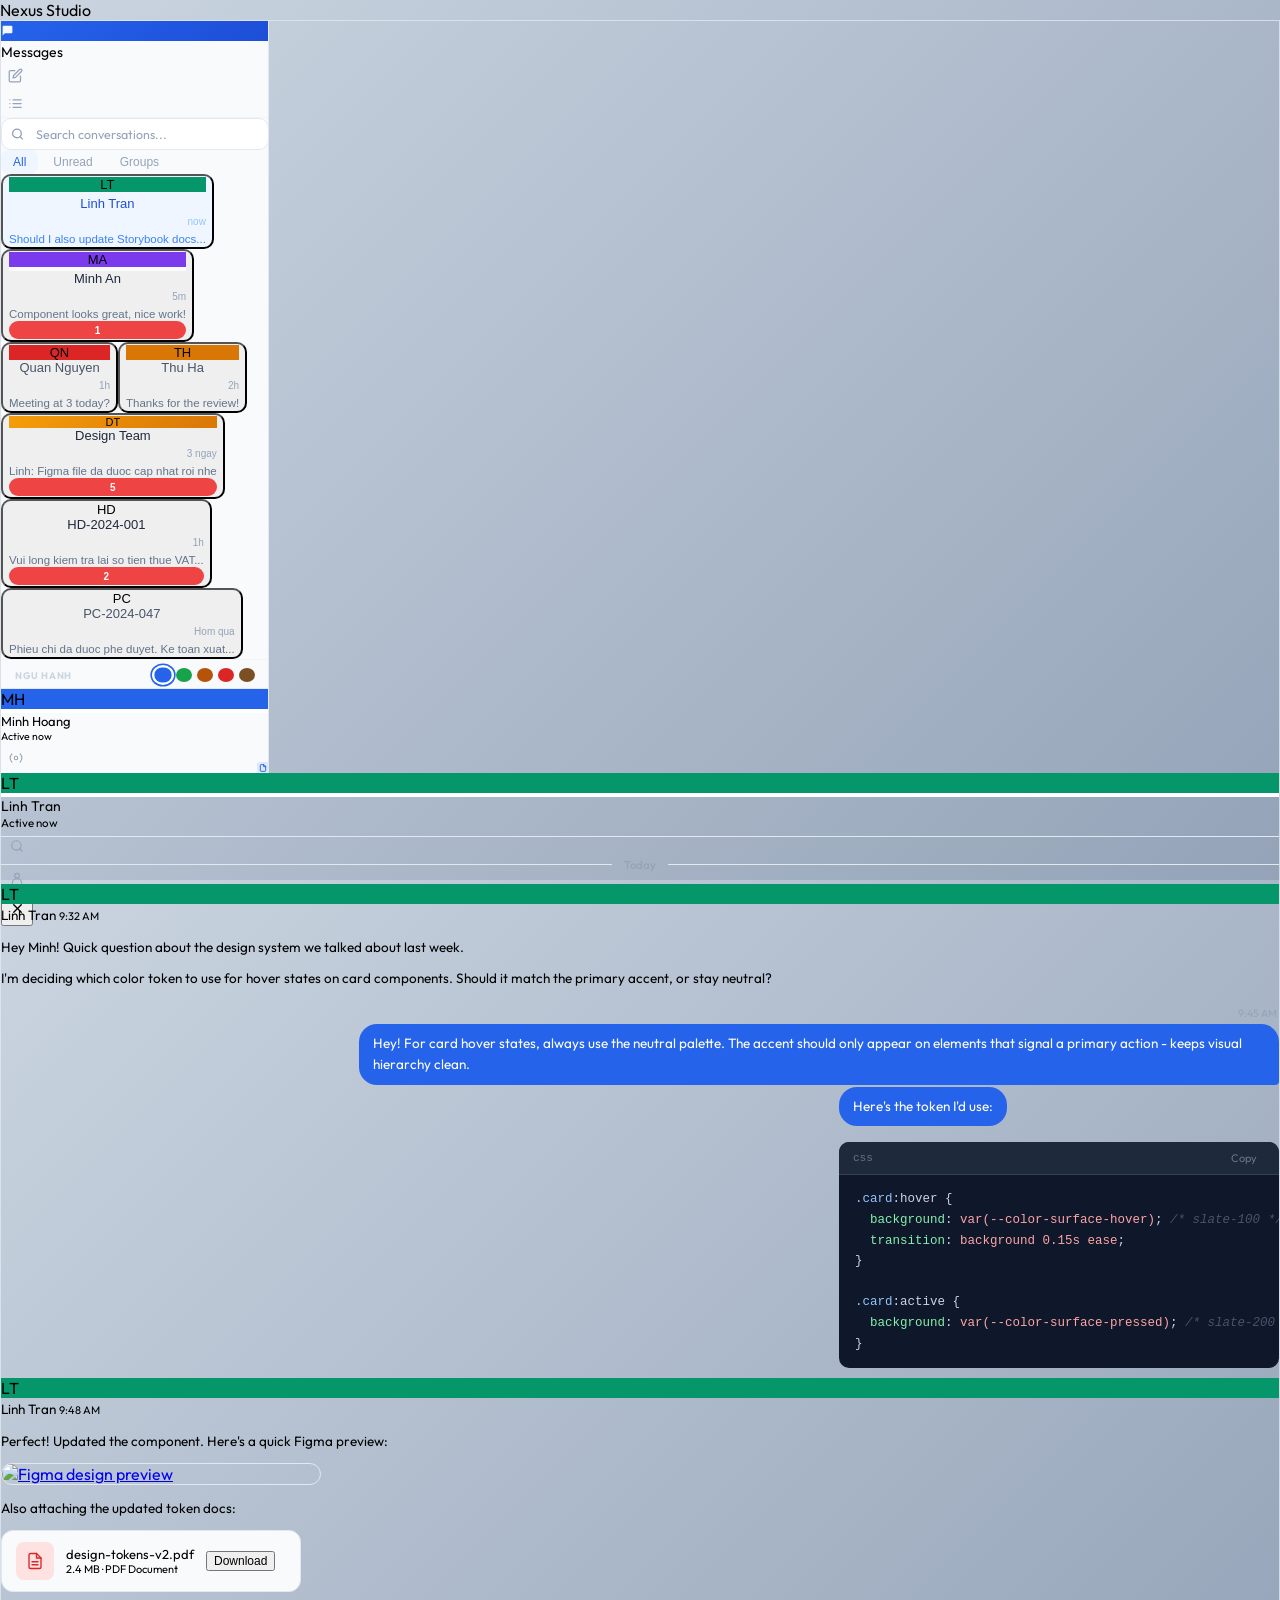
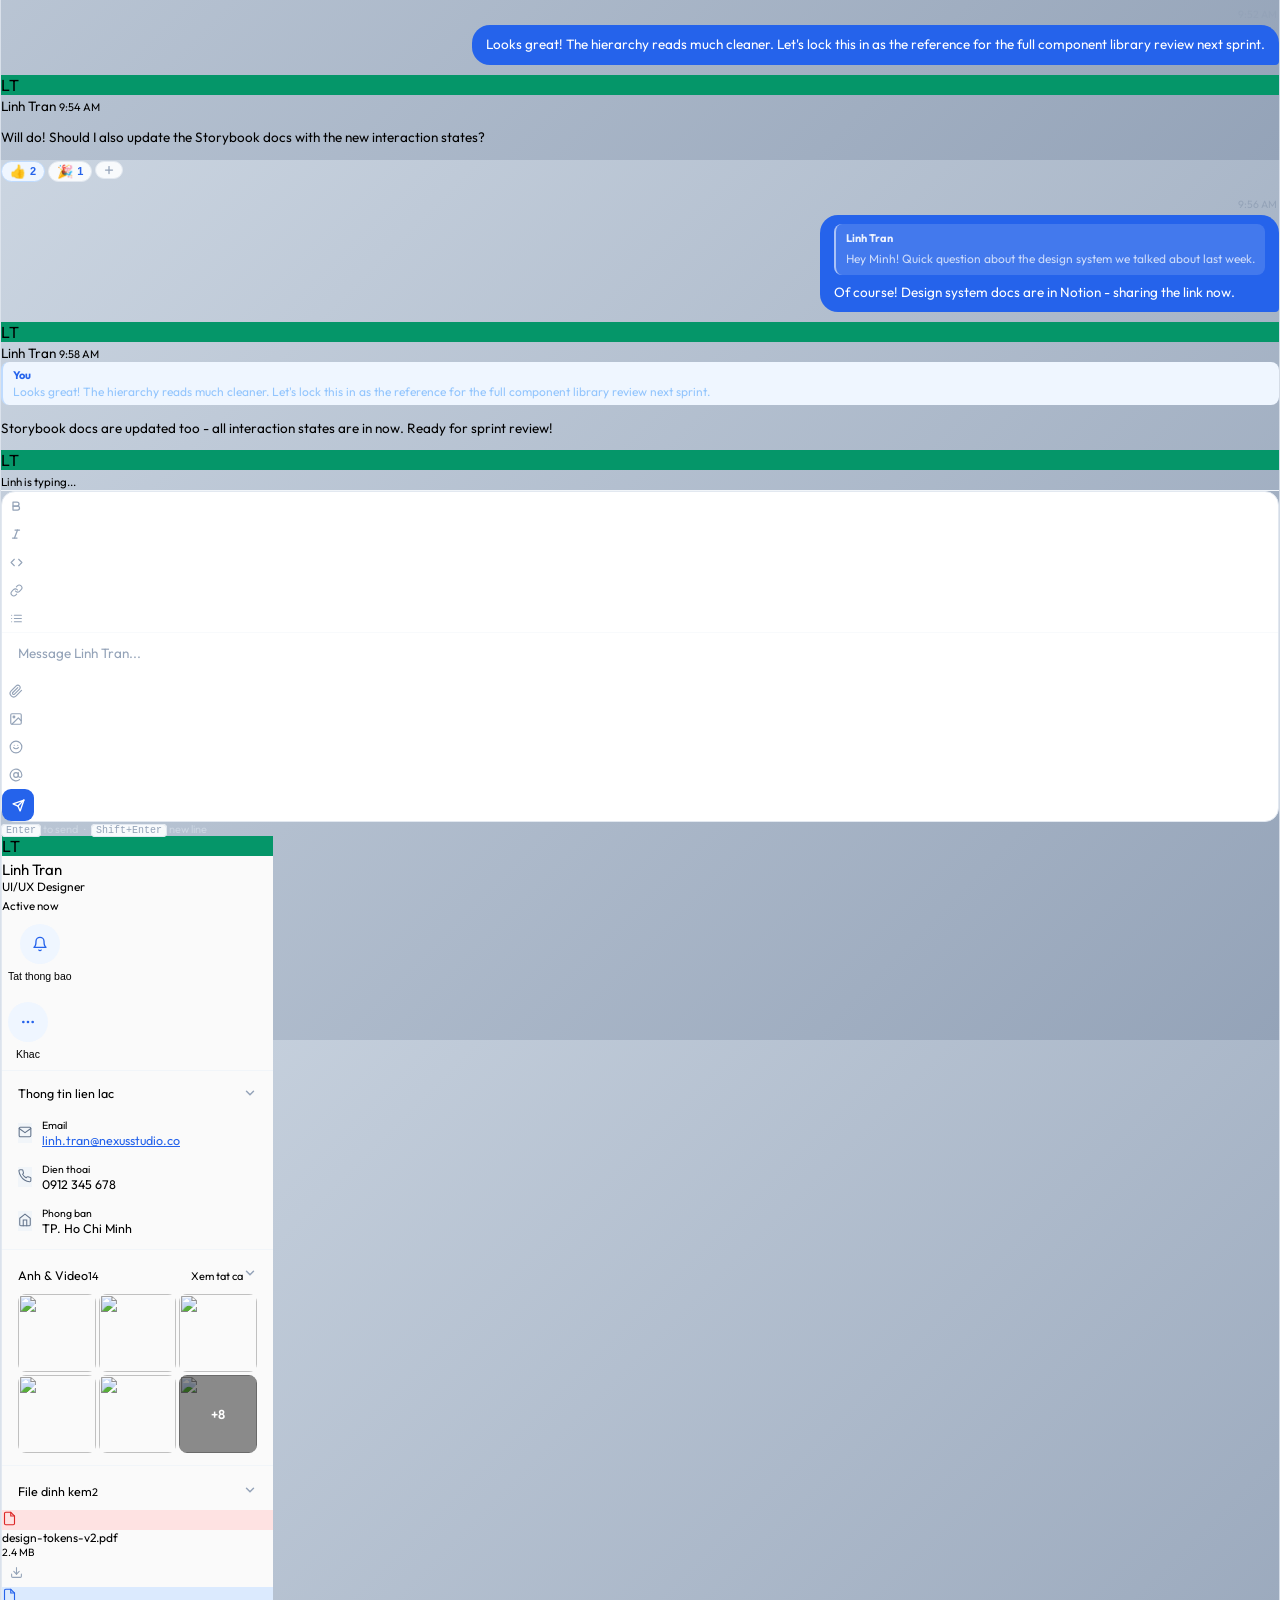
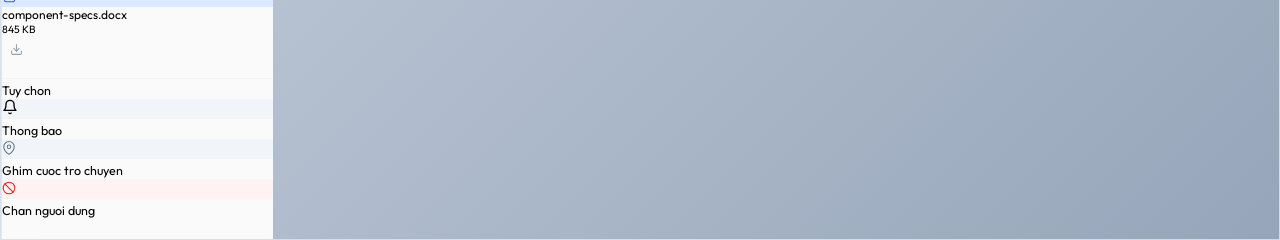
==== commit 03ab0e9c: "14-06-2026" ====
--- a/index.html
+++ b/index.html
@@ -9,6 +9,17 @@
   <link rel="preconnect" href="https://fonts.gstatic.com" crossorigin>
   <link href="https://fonts.googleapis.com/css2?family=Outfit:wght@300;400;500;600;700&display=swap" rel="stylesheet">
   <style>
+    /* ===== NGU HANH THEME VARIABLES ===== */
+    :root {
+      --c-main:   #2563EB;
+      --c-hover:  #1D4ED8;
+      --c-tint:   #EFF6FF;
+      --c-border: #BFDBFE;
+      --c-medium: #93C5FD;
+      --c-dark:   #1D4ED8;
+      --c-focus:  rgba(37,99,235,0.15);
+    }
+
     *, *::before, *::after { box-sizing: border-box; }
     html, body { font-family: 'Outfit', system-ui, -apple-system, sans-serif; margin: 0; padding: 0; }
 
@@ -449,6 +460,149 @@
     }
     .doc-chip.hoadon  { background: #DBEAFE; color: #1D4ED8; }
     .doc-chip.phieuchi { background: #FEE2E2; color: #DC2626; }
+
+    /* ===== REPLY PREVIEW BAR (inside input-box, above toolbar) ===== */
+    #reply-preview {
+      display: none; align-items: center; gap: 10px;
+      padding: 8px 12px 8px 11px;
+      border-bottom: 1px solid #F0F4F8;
+      border-radius: 12px 12px 0 0;
+      background: #F8FAFC;
+    }
+    #reply-preview.rp-active {
+      display: flex;
+      animation: rp-in 0.18s cubic-bezier(0.16,1,0.3,1);
+    }
+    @keyframes rp-in {
+      from { opacity: 0; transform: translateY(5px); }
+      to   { opacity: 1; transform: translateY(0); }
+    }
+    .rp-accent { width: 3px; border-radius: 2px; background: #2563EB; align-self: stretch; min-height: 28px; flex-shrink: 0; }
+    .rp-info { flex: 1; min-width: 0; }
+    .rp-sender-name { font-size: 11.5px; font-weight: 700; color: #2563EB; line-height: 1.4; }
+    .rp-preview-text { font-size: 12px; color: #64748B; white-space: nowrap; overflow: hidden; text-overflow: ellipsis; line-height: 1.4; }
+    .rp-type-icon { display: inline-flex; align-items: center; gap: 4px; }
+    .rp-close {
+      width: 22px; height: 22px; border-radius: 50%; border: none; cursor: pointer;
+      background: #E8EDF2; display: flex; align-items: center; justify-content: center;
+      color: #64748B; flex-shrink: 0; transition: background 0.1s, color 0.1s;
+    }
+    .rp-close:hover { background: #CBD5E1; color: #334155; }
+
+    /* ===== QUOTED BUBBLE in messages ===== */
+    /* "Me" side quote (inside my blue bubble area, right-aligned) */
+    .reply-quote-me {
+      border-left: 2.5px solid rgba(255,255,255,0.55);
+      background: rgba(255,255,255,0.14);
+      border-radius: 8px;
+      padding: 6px 10px;
+      margin-bottom: 7px;
+      cursor: pointer;
+      overflow: hidden;
+      transition: background 0.12s;
+    }
+    .reply-quote-me:hover { background: rgba(255,255,255,0.22); }
+    .reply-quote-me .rq-name { font-size: 11px; font-weight: 700; color: rgba(255,255,255,0.9); margin-bottom: 2px; }
+    .reply-quote-me .rq-text { font-size: 12px; color: rgba(255,255,255,0.72); white-space: nowrap; overflow: hidden; text-overflow: ellipsis; }
+
+    /* Others' side quote */
+    .reply-quote-other {
+      border-left: 2.5px solid #93C5FD;
+      background: #EFF6FF;
+      border-radius: 8px;
+      padding: 6px 10px;
+      margin-bottom: 7px;
+      cursor: pointer;
+      overflow: hidden;
+      transition: background 0.12s;
+    }
+    .reply-quote-other:hover { background: #DBEAFE; }
+    .reply-quote-other .rq-name { font-size: 11px; font-weight: 700; color: #2563EB; margin-bottom: 2px; }
+    .reply-quote-other .rq-text { font-size: 12px; color: #3B82F6; white-space: nowrap; overflow: hidden; text-overflow: ellipsis; }
+
+    /* Scroll-to highlight */
+    .msg-highlight { animation: msg-hl 1.5s ease forwards; }
+    @keyframes msg-hl {
+      0%   { background: transparent; }
+      15%  { background: #EFF6FF; }
+      75%  { background: #EFF6FF; }
+      100% { background: transparent; }
+    }
+
+    /* Reply action button hover accent */
+    .msg-action-btn[data-action="reply"]:hover { color: #2563EB; }
+
+    /* ===== NGU HANH THEME OVERRIDES (all use CSS variables) ===== */
+    /* My message bubble */
+    .msg-me-bubble { background: var(--c-main) !important; }
+    /* Send button */
+    #send-btn { background: var(--c-main) !important; }
+    #send-btn:hover { background: var(--c-hover) !important; }
+    /* Active conversation */
+    .dm-active { background: var(--c-tint) !important; }
+    /* Filter tab */
+    .filter-tab.active { background: var(--c-tint) !important; color: var(--c-main) !important; }
+    /* Step pill (S3/S4) */
+    .lp-step-pill { background: var(--c-tint) !important; color: var(--c-main) !important; }
+    /* Group buttons */
+    .lp-grp-btn { background: var(--c-main) !important; }
+    .lp-grp-btn:hover { background: var(--c-hover) !important; }
+    .lp-gm-next { background: var(--c-main) !important; }
+    .lp-gm-next:hover { background: var(--c-hover) !important; }
+    .lp-create-btn { background: var(--c-main) !important; }
+    .lp-create-btn:hover:not(:disabled) { background: var(--c-hover) !important; }
+    /* Group member select */
+    .gm-row.gm-sel { background: var(--c-tint) !important; }
+    .gm-row.gm-sel:hover { background: var(--c-border) !important; }
+    .gm-chk { background: var(--c-main) !important; }
+    /* Member chips */
+    .lp-gc { background: var(--c-tint) !important; border-color: var(--c-border) !important; }
+    .lp-gc > span { color: var(--c-dark) !important; }
+    .lp-gc-x { background: var(--c-border) !important; color: var(--c-dark) !important; }
+    .lp-gc-x:hover { background: var(--c-medium) !important; }
+    /* Input focus */
+    .input-box:focus-within { border-color: var(--c-medium) !important; box-shadow: 0 0 0 3px var(--c-focus) !important; }
+    .search-wrap input:focus { border-color: var(--c-medium) !important; }
+    /* Reactions */
+    .reaction.reacted { background: var(--c-tint) !important; border-color: var(--c-border) !important; }
+    .reaction .count { color: var(--c-main) !important; }
+    /* Right panel action icons */
+    .rp-action-icon { background: var(--c-tint) !important; color: var(--c-main) !important; }
+    .rp-action:hover .rp-action-icon { background: var(--c-border) !important; }
+    /* Reply feature */
+    .rp-accent { background: var(--c-main) !important; }
+    .rp-sender-name { color: var(--c-main) !important; }
+    .reply-quote-other { border-left-color: var(--c-border) !important; }
+    .reply-quote-other .rq-name { color: var(--c-main) !important; }
+    .reply-quote-other .rq-text { color: var(--c-medium) !important; }
+    /* Conv menu open state */
+    .dm-item.menu-open .dm-menu-btn { color: var(--c-main) !important; }
+    /* App logo gradient */
+    .app-logo-icon { background: linear-gradient(135deg, var(--c-main), var(--c-hover)) !important; }
+    /* Msg action reply hover */
+    .msg-action-btn[data-action="reply"]:hover { color: var(--c-main) !important; }
+
+    /* ===== NGU HANH THEME SWITCHER ===== */
+    .ngu-hanh-picker {
+      display: flex; align-items: center; justify-content: space-between;
+      padding: 8px 14px 6px;
+      border-top: 1px solid #F1F5F9;
+    }
+    .ngu-hanh-label {
+      font-size: 9.5px; font-weight: 700; letter-spacing: 0.08em;
+      color: #CBD5E1; text-transform: uppercase; flex-shrink: 0;
+    }
+    .ngu-hanh-dots { display: flex; align-items: center; gap: 5px; }
+    .nh-dot {
+      width: 14px; height: 14px; border-radius: 50%; border: 2px solid transparent;
+      cursor: pointer; transition: transform 0.15s cubic-bezier(0.34,1.56,0.64,1), box-shadow 0.15s;
+      outline: none; flex-shrink: 0;
+    }
+    .nh-dot:hover { transform: scale(1.25); }
+    .nh-dot.nh-active {
+      transform: scale(1.1);
+      box-shadow: 0 0 0 2px white, 0 0 0 3.5px var(--c-main);
+    }
   </style>
 </head>
 <body class="min-h-screen flex items-center justify-center" style="background: linear-gradient(135deg, #CBD5E1, #94A3B8);">
@@ -484,7 +638,7 @@
         <!-- App Header -->
         <div class="px-4 pt-4 pb-3 flex items-center justify-between" style="border-bottom: 1px solid #F1F5F9;">
           <div class="flex items-center gap-2.5">
-            <div class="w-7 h-7 rounded-lg flex items-center justify-center flex-shrink-0"
+            <div class="app-logo-icon w-7 h-7 rounded-lg flex items-center justify-center flex-shrink-0"
               style="background: linear-gradient(135deg, #2563EB, #1D4ED8);">
               <svg width="13" height="13" viewBox="0 0 24 24" fill="white" fill-opacity="0.95">
                 <path d="M21 15a2 2 0 0 1-2 2H7l-4 4V5a2 2 0 0 1 2-2h14a2 2 0 0 1 2 2z"/>
@@ -527,10 +681,22 @@
         <!-- Conversation List (rendered by JS) -->
         <div id="lp-conv-list" class="flex-1 overflow-y-auto thin-scroll px-2 pb-2 space-y-0.5"></div>
 
+        <!-- Ngu Hanh Theme Picker -->
+        <div class="ngu-hanh-picker">
+          <span class="ngu-hanh-label">Ngu hanh</span>
+          <div class="ngu-hanh-dots">
+            <button class="nh-dot nh-active" data-theme="kim" onclick="applyTheme('kim')" title="Kim - Xanh duong" style="background:#2563EB;"></button>
+            <button class="nh-dot" data-theme="moc" onclick="applyTheme('moc')" title="Moc - Xanh la" style="background:#16A34A;"></button>
+            <button class="nh-dot" data-theme="thuy" onclick="applyTheme('thuy')" title="Thuy - Vang" style="background:#B45309;"></button>
+            <button class="nh-dot" data-theme="hoa" onclick="applyTheme('hoa')" title="Hoa - Do" style="background:#DC2626;"></button>
+            <button class="nh-dot" data-theme="tho" onclick="applyTheme('tho')" title="Tho - Nau" style="background:#7B4F24;"></button>
+          </div>
+        </div>
+
         <!-- User Profile -->
         <div class="px-3 py-3 flex items-center gap-2.5" style="border-top: 1px solid #E2E8F0;">
           <div class="relative flex-shrink-0">
-            <div class="w-8 h-8 rounded-full flex items-center justify-center text-white text-xs font-semibold" style="background: #2563EB;">MH</div>
+            <div id="user-avatar" class="w-8 h-8 rounded-full flex items-center justify-center text-white text-xs font-semibold" style="background: #2563EB;">MH</div>
             <div class="absolute -bottom-0.5 -right-0.5 w-2.5 h-2.5 rounded-full status-online" style="border: 2px solid white;"></div>
           </div>
           <div class="flex-1 min-w-0">
@@ -702,12 +868,6 @@
           <div class="flex items-center gap-0.5">
             <button class="tb-btn" style="width:32px;height:32px;" title="Search">
               <svg width="14" height="14" viewBox="0 0 24 24" fill="none" stroke="currentColor" stroke-width="2" stroke-linecap="round"><circle cx="11" cy="11" r="8"/><path d="m21 21-4.35-4.35"/></svg>
-            </button>
-            <button class="tb-btn" style="width:32px;height:32px;" title="Voice call">
-              <svg width="14" height="14" viewBox="0 0 24 24" fill="none" stroke="currentColor" stroke-width="2" stroke-linecap="round" stroke-linejoin="round"><path d="M22 16.92v3a2 2 0 0 1-2.18 2 19.79 19.79 0 0 1-8.63-3.07A19.5 19.5 0 0 1 4.69 12 19.79 19.79 0 0 1 1.61 3.39 2 2 0 0 1 3.6 1.21h3a2 2 0 0 1 2 1.72 12.84 12.84 0 0 0 .7 2.81 2 2 0 0 1-.45 2.11L7.91 9a16 16 0 0 0 6 6l1.15-1.15a2 2 0 0 1 2.11-.45 12.84 12.84 0 0 0 2.81.7A2 2 0 0 1 22 16.92z"/></svg>
-            </button>
-            <button class="tb-btn" style="width:32px;height:32px;" title="Video call">
-              <svg width="14" height="14" viewBox="0 0 24 24" fill="none" stroke="currentColor" stroke-width="2" stroke-linecap="round" stroke-linejoin="round"><polygon points="23 7 16 12 23 17 23 7"/><rect x="1" y="5" width="15" height="14" rx="2"/></svg>
             </button>
             <!-- Toggle right panel -->
             <button id="toggle-rp-btn" onclick="toggleRightPanel()" style="width:32px;height:32px;" title="Contact info" class="tb-btn" style="color: #2563EB;">
@@ -732,7 +892,7 @@
           <div class="date-sep">Today</div>
 
           <!-- MSG 1: Linh (start) -->
-          <div class="message-group px-2 py-2 -mx-2" style="margin-bottom: 2px;">
+          <div class="message-group px-2 py-2 -mx-2" data-msg-id="msg-1" style="margin-bottom: 2px;">
             <div class="msg-actions">
               <button class="msg-action-btn"><svg width="13" height="13" viewBox="0 0 24 24" fill="none" stroke="currentColor" stroke-width="2" stroke-linecap="round" stroke-linejoin="round"><circle cx="12" cy="12" r="10"/><path d="M8 13s1.5 2 4 2 4-2 4-2"/><line x1="9" y1="9" x2="9.01" y2="9"/><line x1="15" y1="9" x2="15.01" y2="9"/></svg></button>
               <button class="msg-action-btn"><svg width="13" height="13" viewBox="0 0 24 24" fill="none" stroke="currentColor" stroke-width="2" stroke-linecap="round" stroke-linejoin="round"><polyline points="9 17 4 12 9 7"/><path d="M20 18v-2a4 4 0 0 0-4-4H4"/></svg></button>
@@ -751,7 +911,7 @@
           </div>
 
           <!-- MSG 2: Linh (consecutive) -->
-          <div class="message-group px-2 py-1 -mx-2" style="margin-bottom: 6px;">
+          <div class="message-group px-2 py-1 -mx-2" data-msg-id="msg-2" style="margin-bottom: 6px;">
             <div class="msg-actions">
               <button class="msg-action-btn"><svg width="13" height="13" viewBox="0 0 24 24" fill="none" stroke="currentColor" stroke-width="2" stroke-linecap="round" stroke-linejoin="round"><circle cx="12" cy="12" r="10"/><path d="M8 13s1.5 2 4 2 4-2 4-2"/><line x1="9" y1="9" x2="9.01" y2="9"/><line x1="15" y1="9" x2="15.01" y2="9"/></svg></button>
               <button class="msg-action-btn"><svg width="13" height="13" viewBox="0 0 24 24" fill="none" stroke="currentColor" stroke-width="2" stroke-linecap="round" stroke-linejoin="round"><polyline points="9 17 4 12 9 7"/><path d="M20 18v-2a4 4 0 0 0-4-4H4"/></svg></button>
@@ -764,7 +924,7 @@
           </div>
 
           <!-- MSG 3: Minh (me) - right bubble -->
-          <div class="message-group msg-me-wrap px-2 py-2 -mx-2" style="margin-bottom: 2px; margin-top: 10px;">
+          <div class="message-group msg-me-wrap px-2 py-2 -mx-2" data-msg-id="msg-3" style="margin-bottom: 2px; margin-top: 10px;">
             <div class="msg-actions">
               <button class="msg-action-btn"><svg width="13" height="13" viewBox="0 0 24 24" fill="none" stroke="currentColor" stroke-width="2" stroke-linecap="round" stroke-linejoin="round"><circle cx="12" cy="12" r="10"/><path d="M8 13s1.5 2 4 2 4-2 4-2"/><line x1="9" y1="9" x2="9.01" y2="9"/><line x1="15" y1="9" x2="15.01" y2="9"/></svg></button>
               <button class="msg-action-btn"><svg width="13" height="13" viewBox="0 0 24 24" fill="none" stroke="currentColor" stroke-width="2" stroke-linecap="round" stroke-linejoin="round"><polyline points="9 17 4 12 9 7"/><path d="M20 18v-2a4 4 0 0 0-4-4H4"/></svg></button>
@@ -779,7 +939,7 @@
           </div>
 
           <!-- MSG 4: Minh (consecutive + code) - right aligned -->
-          <div class="message-group msg-me-wrap px-2 py-1.5 -mx-2" style="margin-bottom: 6px;">
+          <div class="message-group msg-me-wrap px-2 py-1.5 -mx-2" data-msg-id="msg-4" style="margin-bottom: 6px;">
             <div class="msg-actions">
               <button class="msg-action-btn"><svg width="13" height="13" viewBox="0 0 24 24" fill="none" stroke="currentColor" stroke-width="2" stroke-linecap="round" stroke-linejoin="round"><circle cx="12" cy="12" r="10"/><path d="M8 13s1.5 2 4 2 4-2 4-2"/><line x1="9" y1="9" x2="9.01" y2="9"/><line x1="15" y1="9" x2="15.01" y2="9"/></svg></button>
               <button class="msg-action-btn"><svg width="13" height="13" viewBox="0 0 24 24" fill="none" stroke="currentColor" stroke-width="2" stroke-linecap="round" stroke-linejoin="round"><polyline points="9 17 4 12 9 7"/><path d="M20 18v-2a4 4 0 0 0-4-4H4"/></svg></button>
@@ -807,7 +967,7 @@
           </div>
 
           <!-- MSG 5: Linh + image -->
-          <div class="message-group px-2 py-2 -mx-2" style="margin-bottom: 2px; margin-top: 10px;">
+          <div class="message-group px-2 py-2 -mx-2" data-msg-id="msg-5" style="margin-bottom: 2px; margin-top: 10px;">
             <div class="msg-actions">
               <button class="msg-action-btn"><svg width="13" height="13" viewBox="0 0 24 24" fill="none" stroke="currentColor" stroke-width="2" stroke-linecap="round" stroke-linejoin="round"><circle cx="12" cy="12" r="10"/><path d="M8 13s1.5 2 4 2 4-2 4-2"/><line x1="9" y1="9" x2="9.01" y2="9"/><line x1="15" y1="9" x2="15.01" y2="9"/></svg></button>
               <button class="msg-action-btn"><svg width="13" height="13" viewBox="0 0 24 24" fill="none" stroke="currentColor" stroke-width="2" stroke-linecap="round" stroke-linejoin="round"><polyline points="9 17 4 12 9 7"/><path d="M20 18v-2a4 4 0 0 0-4-4H4"/></svg></button>
@@ -829,7 +989,7 @@
           </div>
 
           <!-- MSG 6: Linh + file -->
-          <div class="message-group px-2 py-1.5 -mx-2" style="margin-bottom: 6px;">
+          <div class="message-group px-2 py-1.5 -mx-2" data-msg-id="msg-6" style="margin-bottom: 6px;">
             <div class="msg-actions">
               <button class="msg-action-btn"><svg width="13" height="13" viewBox="0 0 24 24" fill="none" stroke="currentColor" stroke-width="2" stroke-linecap="round" stroke-linejoin="round"><circle cx="12" cy="12" r="10"/><path d="M8 13s1.5 2 4 2 4-2 4-2"/><line x1="9" y1="9" x2="9.01" y2="9"/><line x1="15" y1="9" x2="15.01" y2="9"/></svg></button>
               <button class="msg-action-btn"><svg width="13" height="13" viewBox="0 0 24 24" fill="none" stroke="currentColor" stroke-width="2" stroke-linecap="round" stroke-linejoin="round"><polyline points="9 17 4 12 9 7"/><path d="M20 18v-2a4 4 0 0 0-4-4H4"/></svg></button>
@@ -857,7 +1017,7 @@
           </div>
 
           <!-- MSG 7: Minh - right bubble -->
-          <div class="message-group msg-me-wrap px-2 py-2 -mx-2" style="margin-bottom: 2px; margin-top: 10px;">
+          <div class="message-group msg-me-wrap px-2 py-2 -mx-2" data-msg-id="msg-7" style="margin-bottom: 2px; margin-top: 10px;">
             <div class="msg-actions">
               <button class="msg-action-btn"><svg width="13" height="13" viewBox="0 0 24 24" fill="none" stroke="currentColor" stroke-width="2" stroke-linecap="round" stroke-linejoin="round"><circle cx="12" cy="12" r="10"/><path d="M8 13s1.5 2 4 2 4-2 4-2"/><line x1="9" y1="9" x2="9.01" y2="9"/><line x1="15" y1="9" x2="15.01" y2="9"/></svg></button>
               <button class="msg-action-btn"><svg width="13" height="13" viewBox="0 0 24 24" fill="none" stroke="currentColor" stroke-width="2" stroke-linecap="round" stroke-linejoin="round"><polyline points="9 17 4 12 9 7"/><path d="M20 18v-2a4 4 0 0 0-4-4H4"/></svg></button>
@@ -872,7 +1032,7 @@
           </div>
 
           <!-- MSG 8: Linh + reactions -->
-          <div class="message-group px-2 py-2 -mx-2" style="margin-bottom: 6px; margin-top: 10px;">
+          <div class="message-group px-2 py-2 -mx-2" data-msg-id="msg-8" style="margin-bottom: 6px; margin-top: 10px;">
             <div class="msg-actions">
               <button class="msg-action-btn"><svg width="13" height="13" viewBox="0 0 24 24" fill="none" stroke="currentColor" stroke-width="2" stroke-linecap="round" stroke-linejoin="round"><circle cx="12" cy="12" r="10"/><path d="M8 13s1.5 2 4 2 4-2 4-2"/><line x1="9" y1="9" x2="9.01" y2="9"/><line x1="15" y1="9" x2="15.01" y2="9"/></svg></button>
               <button class="msg-action-btn"><svg width="13" height="13" viewBox="0 0 24 24" fill="none" stroke="currentColor" stroke-width="2" stroke-linecap="round" stroke-linejoin="round"><polyline points="9 17 4 12 9 7"/><path d="M20 18v-2a4 4 0 0 0-4-4H4"/></svg></button>
@@ -901,6 +1061,50 @@
             </div>
           </div>
 
+          <!-- MSG 9: Minh replies to Linh's first message -->
+          <div class="message-group msg-me-wrap px-2 py-2 -mx-2" data-msg-id="msg-9" style="margin-bottom: 2px; margin-top: 10px;">
+            <div class="msg-actions">
+              <button class="msg-action-btn" title="React"><svg width="13" height="13" viewBox="0 0 24 24" fill="none" stroke="currentColor" stroke-width="2" stroke-linecap="round" stroke-linejoin="round"><circle cx="12" cy="12" r="10"/><path d="M8 13s1.5 2 4 2 4-2 4-2"/><line x1="9" y1="9" x2="9.01" y2="9"/><line x1="15" y1="9" x2="15.01" y2="9"/></svg></button>
+              <button class="msg-action-btn" data-action="reply" title="Reply"><svg width="13" height="13" viewBox="0 0 24 24" fill="none" stroke="currentColor" stroke-width="2" stroke-linecap="round" stroke-linejoin="round"><polyline points="9 17 4 12 9 7"/><path d="M20 18v-2a4 4 0 0 0-4-4H4"/></svg></button>
+              <button class="msg-action-btn" title="More"><svg width="13" height="13" viewBox="0 0 24 24" fill="none" stroke="currentColor" stroke-width="2" stroke-linecap="round" stroke-linejoin="round"><circle cx="12" cy="12" r="1"/><circle cx="19" cy="12" r="1"/><circle cx="5" cy="12" r="1"/></svg></button>
+            </div>
+            <div style="display:flex;justify-content:flex-end;">
+              <div style="max-width:72%;">
+                <div style="text-align:right;margin-bottom:3px;padding-right:2px;"><span style="font-size:10.5px;color:#94A3B8;">9:56 AM</span></div>
+                <div class="msg-me-bubble">
+                  <div class="reply-quote-me" onclick="scrollToMsg('msg-1')">
+                    <div class="rq-name">Linh Tran</div>
+                    <div class="rq-text">Hey Minh! Quick question about the design system we talked about last week.</div>
+                  </div>
+                  Of course! Design system docs are in Notion - sharing the link now.
+                </div>
+              </div>
+            </div>
+          </div>
+
+          <!-- MSG 10: Linh replies to Minh's msg-7 -->
+          <div class="message-group px-2 py-2 -mx-2" data-msg-id="msg-10" style="margin-bottom: 6px; margin-top: 10px;">
+            <div class="msg-actions">
+              <button class="msg-action-btn" title="React"><svg width="13" height="13" viewBox="0 0 24 24" fill="none" stroke="currentColor" stroke-width="2" stroke-linecap="round" stroke-linejoin="round"><circle cx="12" cy="12" r="10"/><path d="M8 13s1.5 2 4 2 4-2 4-2"/><line x1="9" y1="9" x2="9.01" y2="9"/><line x1="15" y1="9" x2="15.01" y2="9"/></svg></button>
+              <button class="msg-action-btn" data-action="reply" title="Reply"><svg width="13" height="13" viewBox="0 0 24 24" fill="none" stroke="currentColor" stroke-width="2" stroke-linecap="round" stroke-linejoin="round"><polyline points="9 17 4 12 9 7"/><path d="M20 18v-2a4 4 0 0 0-4-4H4"/></svg></button>
+              <button class="msg-action-btn" title="More"><svg width="13" height="13" viewBox="0 0 24 24" fill="none" stroke="currentColor" stroke-width="2" stroke-linecap="round" stroke-linejoin="round"><circle cx="12" cy="12" r="1"/><circle cx="19" cy="12" r="1"/><circle cx="5" cy="12" r="1"/></svg></button>
+            </div>
+            <div class="flex gap-3">
+              <div class="w-9 h-9 rounded-full flex items-center justify-center text-white text-xs font-semibold flex-shrink-0 mt-0.5" style="background: #059669;">LT</div>
+              <div class="flex-1 min-w-0">
+                <div class="flex items-baseline gap-2 mb-1">
+                  <span class="font-semibold text-slate-900" style="font-size: 13.5px;">Linh Tran</span>
+                  <span class="text-slate-400" style="font-size: 11px;">9:58 AM</span>
+                </div>
+                <div class="reply-quote-other" onclick="scrollToMsg('msg-7')">
+                  <div class="rq-name">You</div>
+                  <div class="rq-text">Looks great! The hierarchy reads much cleaner. Let's lock this in as the reference for the full component library review next sprint.</div>
+                </div>
+                <p class="text-slate-700 leading-relaxed" style="font-size: 13.5px;">Storybook docs are updated too - all interaction states are in now. Ready for sprint review!</p>
+              </div>
+            </div>
+          </div>
+
           <!-- Typing indicator -->
           <div id="typing-indicator" class="flex items-center gap-3 px-2 py-2 -mx-2" style="margin-top: 8px;">
             <div class="w-9 h-9 rounded-full flex items-center justify-center text-white text-xs font-semibold flex-shrink-0" style="background: #059669;">LT</div>
@@ -919,6 +1123,17 @@
         <!-- Input Area -->
         <div class="flex-shrink-0 px-4 py-3" style="border-top: 1px solid #F1F5F9;">
           <div class="input-box">
+            <!-- Reply preview bar (hidden by default, shown when replying) -->
+            <div id="reply-preview" aria-label="Replying to message">
+              <div class="rp-accent"></div>
+              <div class="rp-info">
+                <div class="rp-sender-name" id="rp-sender-name"></div>
+                <div class="rp-preview-text" id="rp-preview-text"></div>
+              </div>
+              <button class="rp-close" onclick="cancelReply()" title="Cancel reply" aria-label="Cancel reply">
+                <svg width="10" height="10" viewBox="0 0 24 24" fill="none" stroke="currentColor" stroke-width="2.8" stroke-linecap="round"><line x1="18" y1="6" x2="6" y2="18"/><line x1="6" y1="6" x2="18" y2="18"/></svg>
+              </button>
+            </div>
             <!-- Formatting toolbar -->
             <div class="flex items-center gap-0.5 px-3 pt-2.5 pb-2" style="border-bottom: 1px solid #F8FAFC;">
               <button class="tb-btn" title="Bold"><svg width="12" height="12" viewBox="0 0 24 24" fill="none" stroke="currentColor" stroke-width="2.5" stroke-linecap="round" stroke-linejoin="round"><path d="M6 4h8a4 4 0 0 1 4 4 4 4 0 0 1-4 4H6z"/><path d="M6 12h9a4 4 0 0 1 4 4 4 4 0 0 1-4 4H6z"/></svg></button>
@@ -942,9 +1157,8 @@
                 <button class="tb-btn" title="Emoji"><svg width="14" height="14" viewBox="0 0 24 24" fill="none" stroke="currentColor" stroke-width="2" stroke-linecap="round" stroke-linejoin="round"><circle cx="12" cy="12" r="10"/><path d="M8 13s1.5 2 4 2 4-2 4-2"/><line x1="9" y1="9" x2="9.01" y2="9"/><line x1="15" y1="9" x2="15.01" y2="9"/></svg></button>
                 <button class="tb-btn" title="Mention"><svg width="14" height="14" viewBox="0 0 24 24" fill="none" stroke="currentColor" stroke-width="2" stroke-linecap="round" stroke-linejoin="round"><circle cx="12" cy="12" r="4"/><path d="M16 8v5a3 3 0 0 0 6 0v-1a10 10 0 1 0-3.92 7.94"/></svg></button>
               </div>
-              <button onclick="sendMessage()" title="Send (Enter)"
-                style="width:32px;height:32px;background:#2563EB;border-radius:9px;border:none;cursor:pointer;display:flex;align-items:center;justify-content:center;transition:background 0.15s,transform 0.1s;flex-shrink:0;"
-                onmouseover="this.style.background='#1D4ED8'" onmouseout="this.style.background='#2563EB'"
+              <button id="send-btn" onclick="sendMessage()" title="Send (Enter)"
+                style="width:32px;height:32px;border-radius:9px;border:none;cursor:pointer;display:flex;align-items:center;justify-content:center;transition:background 0.15s,transform 0.1s;flex-shrink:0;"
                 onmousedown="this.style.transform='scale(0.92)'" onmouseup="this.style.transform='scale(1)'">
                 <svg width="13" height="13" viewBox="0 0 24 24" fill="none" stroke="white" stroke-width="2.5" stroke-linecap="round" stroke-linejoin="round"><line x1="22" y1="2" x2="11" y2="13"/><polygon points="22 2 15 22 11 13 2 9 22 2"/></svg>
               </button>
@@ -1399,8 +1613,10 @@
     }
 
     function updateMessages(conv) {
+      cancelReply();
       messagesEl.innerHTML = CONV_MESSAGES[conv.id] || '<div class="date-sep">Bat dau cuoc tro chuyen</div>';
       messagesEl.scrollTop = messagesEl.scrollHeight;
+      initMsgIds();
     }
 
     function updateInputPlaceholder(conv) {
@@ -1450,7 +1666,7 @@
           <div class="text-slate-400 text-center mt-0.5" style="font-size:12px;">${escapeHtml(conv.role)}</div>
           <div class="flex items-center gap-1.5 mt-1">${statusText}</div>
           <div class="flex items-center gap-1 mt-5 w-full">
-            ${rpAction(ICO.phone,'Goi')}${rpAction(ICO.video,'Video')}${rpAction(ICO.bell,'Tat thong bao')}${rpAction(ICO.more,'Khac')}
+            ${rpAction(ICO.bell,'Tat thong bao')}${rpAction(ICO.more,'Khac')}
           </div>
         </div>
         <div class="rp-section">
@@ -1610,12 +1826,50 @@
       const rp = document.getElementById('right-panel');
       const btn = document.getElementById('toggle-rp-btn');
       rpOpen = !rpOpen;
+      const mainColor = getComputedStyle(document.documentElement).getPropertyValue('--c-main').trim();
       if (rpOpen) {
         rp.classList.remove('collapsed');
-        btn.style.color = '#2563EB';
+        btn.style.color = mainColor;
       } else {
         rp.classList.add('collapsed');
         btn.style.color = '#94A3B8';
+      }
+    }
+
+    // ===== NGU HANH THEME SYSTEM =====
+    const THEMES = {
+      kim:  { main:'#2563EB', hover:'#1D4ED8', tint:'#EFF6FF', border:'#BFDBFE', medium:'#93C5FD', dark:'#1D4ED8', focus:'rgba(37,99,235,0.15)'  },
+      moc:  { main:'#16A34A', hover:'#15803D', tint:'#F0FDF4', border:'#BBF7D0', medium:'#86EFAC', dark:'#15803D', focus:'rgba(22,163,74,0.15)'   },
+      thuy: { main:'#B45309', hover:'#92400E', tint:'#FFFBEB', border:'#FDE68A', medium:'#FCD34D', dark:'#92400E', focus:'rgba(180,83,9,0.15)'    },
+      hoa:  { main:'#DC2626', hover:'#B91C1C', tint:'#FEF2F2', border:'#FECACA', medium:'#FCA5A5', dark:'#B91C1C', focus:'rgba(220,38,38,0.15)'   },
+      tho:  { main:'#7B4F24', hover:'#5C3A1A', tint:'#FDF6EE', border:'#E8C9A8', medium:'#D4A574', dark:'#5C3A1A', focus:'rgba(123,79,36,0.15)'  },
+    };
+
+    function applyTheme(name) {
+      const t = THEMES[name];
+      if (!t) return;
+      const r = document.documentElement;
+      r.style.setProperty('--c-main',   t.main);
+      r.style.setProperty('--c-hover',  t.hover);
+      r.style.setProperty('--c-tint',   t.tint);
+      r.style.setProperty('--c-border', t.border);
+      r.style.setProperty('--c-medium', t.medium);
+      r.style.setProperty('--c-dark',   t.dark);
+      r.style.setProperty('--c-focus',  t.focus);
+
+      // Update active dot indicator
+      document.querySelectorAll('.nh-dot').forEach(d => {
+        d.classList.toggle('nh-active', d.dataset.theme === name);
+      });
+
+      // Update user avatar color
+      const av = document.getElementById('user-avatar');
+      if (av) av.style.background = t.main;
+
+      // Sync toggle-rp-btn if panel is open
+      if (rpOpen) {
+        const btn = document.getElementById('toggle-rp-btn');
+        if (btn) btn.style.color = t.main;
       }
     }
 
@@ -1665,29 +1919,132 @@
       return d.innerHTML;
     }
 
+    // ===== REPLY FEATURE =====
+    let replyTo = null; // { id, senderName, content, type }
+    let _msgCounter = 100;
+
+    function startReply(btn) {
+      const group = btn.closest('.message-group');
+      if (!group) return;
+      const msgId = group.dataset.msgId;
+      const isMe = group.classList.contains('msg-me-wrap');
+      let senderName, content, type = 'text';
+
+      if (isMe) {
+        senderName = 'You';
+        const bubble = group.querySelector('.msg-me-bubble');
+        // Get text content, strip inner quote blocks
+        const clone = bubble ? bubble.cloneNode(true) : null;
+        if (clone) {
+          const inner = clone.querySelector('.reply-quote-me');
+          if (inner) inner.remove();
+          content = clone.innerText.trim();
+        }
+      } else {
+        const nameEl = group.querySelector('.font-semibold.text-slate-900');
+        senderName = nameEl ? nameEl.textContent.trim() : 'Unknown';
+        const textEl = group.querySelector('p.text-slate-700');
+        if (textEl) {
+          content = textEl.innerText.trim();
+        }
+      }
+
+      if (group.querySelector('.img-card')) { type = 'image'; content = 'Photo'; }
+      else if (group.querySelector('.file-card')) {
+        type = 'file';
+        const fn = group.querySelector('.file-card .font-medium');
+        content = fn ? fn.textContent.trim() : 'File attachment';
+      }
+      if (!content) content = '...';
+
+      replyTo = { id: msgId, senderName, content, type };
+
+      // Show preview icon prefix for media types
+      let previewText = content;
+      if (type === 'image') previewText = 'Photo';
+      else if (type === 'file') previewText = content;
+
+      document.getElementById('rp-sender-name').textContent = senderName;
+      document.getElementById('rp-preview-text').textContent = previewText;
+      document.getElementById('reply-preview').classList.add('rp-active');
+      document.getElementById('chat-input').focus();
+    }
+
+    function cancelReply() {
+      replyTo = null;
+      document.getElementById('reply-preview').classList.remove('rp-active');
+    }
+
+    function scrollToMsg(msgId) {
+      const el = document.querySelector(`[data-msg-id="${msgId}"]`);
+      if (!el) return;
+      el.scrollIntoView({ behavior: 'smooth', block: 'center' });
+      el.classList.remove('msg-highlight');
+      void el.offsetWidth; // force reflow to restart animation
+      el.classList.add('msg-highlight');
+      setTimeout(() => el.classList.remove('msg-highlight'), 1600);
+    }
+
+    // Event delegation: reply button clicks anywhere in #messages
+    document.getElementById('messages').addEventListener('click', function(e) {
+      const btn = e.target.closest('[data-action="reply"]');
+      if (btn) { e.stopPropagation(); startReply(btn); }
+    });
+
+    // ESC cancels active reply
+    document.addEventListener('keydown', function(e) {
+      if (e.key === 'Escape' && replyTo) cancelReply();
+    });
+
+    // Assign data-msg-id to static messages that don't have one yet
+    function initMsgIds() {
+      let counter = 1;
+      document.querySelectorAll('#messages .message-group').forEach(g => {
+        if (!g.dataset.msgId) g.dataset.msgId = `msg-${counter}`;
+        counter++;
+        // Wire reply action to the button with arrow-back SVG (2nd btn in 3-btn groups)
+        const btns = g.querySelectorAll('.msg-actions .msg-action-btn');
+        if (btns.length >= 2 && !btns[1].dataset.action) {
+          btns[1].dataset.action = 'reply';
+          btns[1].title = 'Reply';
+        }
+      });
+    }
+    initMsgIds();
+
     function sendMessage() {
       const input = document.getElementById('chat-input');
       const text = input.innerText.trim();
       if (!text) return;
 
+      const msgId = `msg-${_msgCounter++}`;
+      const quoteHtml = replyTo ? `
+        <div class="reply-quote-me" onclick="scrollToMsg('${replyTo.id}')">
+          <div class="rq-name">${escapeHtml(replyTo.senderName)}</div>
+          <div class="rq-text">${escapeHtml(replyTo.content)}</div>
+        </div>` : '';
+
       const msgEl = document.createElement('div');
       msgEl.className = 'message-group msg-me-wrap px-2 py-2 -mx-2';
+      msgEl.dataset.msgId = msgId;
       msgEl.style.cssText = 'margin-bottom: 2px; margin-top: 10px;';
       msgEl.innerHTML = `
         <div class="msg-actions">
-          <button class="msg-action-btn"><svg width="13" height="13" viewBox="0 0 24 24" fill="none" stroke="currentColor" stroke-width="2" stroke-linecap="round" stroke-linejoin="round"><circle cx="12" cy="12" r="10"/><path d="M8 13s1.5 2 4 2 4-2 4-2"/><line x1="9" y1="9" x2="9.01" y2="9"/><line x1="15" y1="9" x2="15.01" y2="9"/></svg></button>
-          <button class="msg-action-btn"><svg width="13" height="13" viewBox="0 0 24 24" fill="none" stroke="currentColor" stroke-width="2" stroke-linecap="round" stroke-linejoin="round"><circle cx="12" cy="12" r="1"/><circle cx="19" cy="12" r="1"/><circle cx="5" cy="12" r="1"/></svg></button>
+          <button class="msg-action-btn" title="React"><svg width="13" height="13" viewBox="0 0 24 24" fill="none" stroke="currentColor" stroke-width="2" stroke-linecap="round" stroke-linejoin="round"><circle cx="12" cy="12" r="10"/><path d="M8 13s1.5 2 4 2 4-2 4-2"/><line x1="9" y1="9" x2="9.01" y2="9"/><line x1="15" y1="9" x2="15.01" y2="9"/></svg></button>
+          <button class="msg-action-btn" data-action="reply" title="Reply"><svg width="13" height="13" viewBox="0 0 24 24" fill="none" stroke="currentColor" stroke-width="2" stroke-linecap="round" stroke-linejoin="round"><polyline points="9 17 4 12 9 7"/><path d="M20 18v-2a4 4 0 0 0-4-4H4"/></svg></button>
+          <button class="msg-action-btn" title="More"><svg width="13" height="13" viewBox="0 0 24 24" fill="none" stroke="currentColor" stroke-width="2" stroke-linecap="round" stroke-linejoin="round"><circle cx="12" cy="12" r="1"/><circle cx="19" cy="12" r="1"/><circle cx="5" cy="12" r="1"/></svg></button>
         </div>
         <div style="display:flex;justify-content:flex-end;">
           <div style="max-width:72%;">
             <div style="text-align:right;margin-bottom:3px;padding-right:2px;"><span style="font-size:10.5px;color:#94A3B8;">${getCurrentTime()}</span></div>
-            <div class="msg-me-bubble">${escapeHtml(text)}</div>
+            <div class="msg-me-bubble">${quoteHtml}${escapeHtml(text)}</div>
           </div>
         </div>`;
 
       const typingEl = document.getElementById('typing-indicator');
       messagesEl.insertBefore(msgEl, typingEl);
       input.innerText = '';
+      cancelReply();
       messagesEl.scrollTop = messagesEl.scrollHeight;
     }
 
